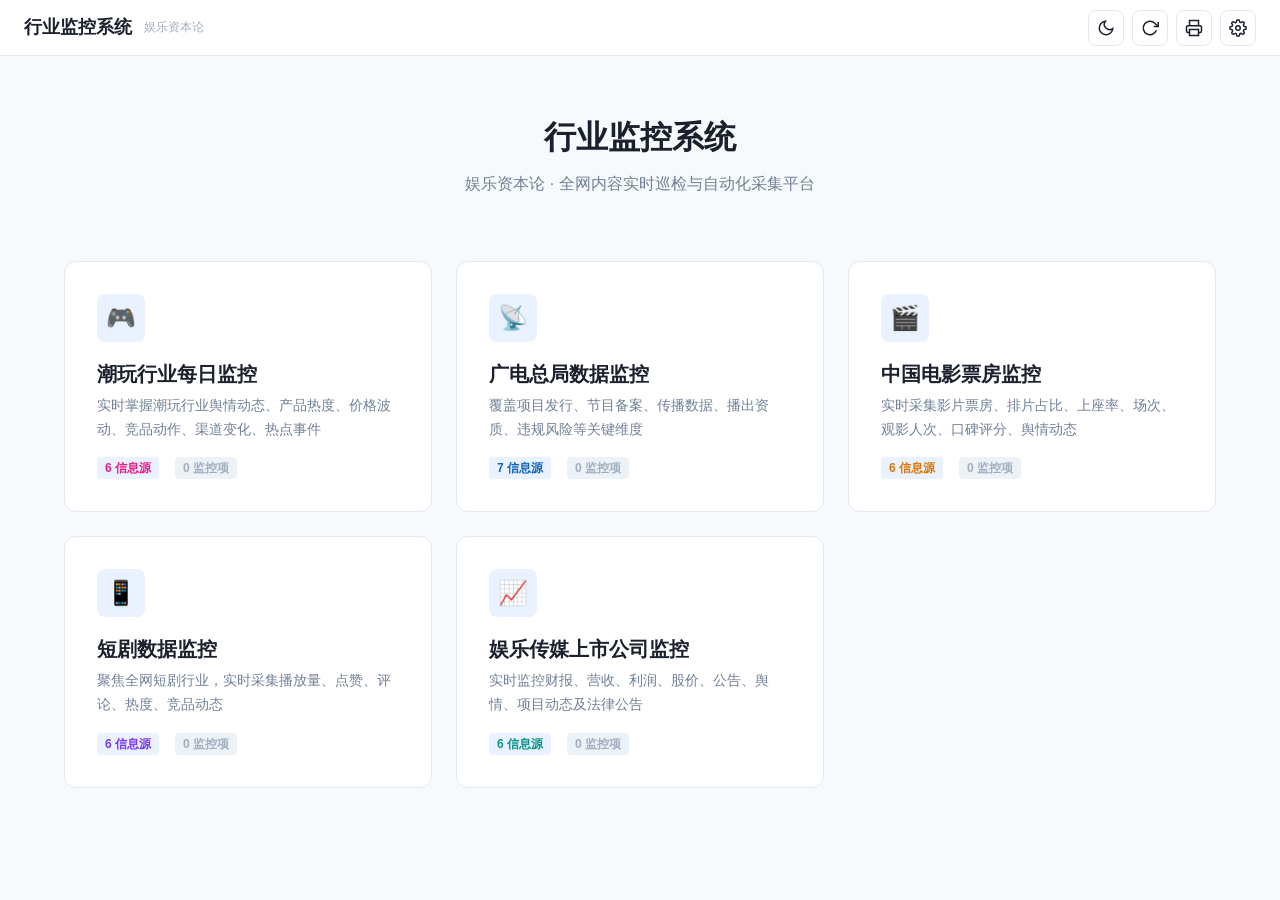
==== index.html @ 03c17c0d "v0.6.1: fix charts update on subsystem switch, add test AI key as default" ====
<!DOCTYPE html>
<html lang="zh-CN" data-theme="light">
<head>
<meta charset="UTF-8">
<meta name="viewport" content="width=device-width,initial-scale=1.0">
<title>行业监控系统 | 娱乐资本论</title>
<style>
/* === RESET === */
*,*::before,*::after{box-sizing:border-box;margin:0;padding:0}
html{scroll-behavior:smooth;-webkit-text-size-adjust:100%}
img,svg{max-width:100%;height:auto;display:block}
ul,ol{list-style:none}
button,input,select,textarea{font-family:inherit}

/* === TOKENS === */
:root{
  --accent:#347df8;--accent-hover:#2768d9;--accent-light:rgba(52,125,248,.10);
  --bg:#F7FAFC;--bg-card:#FFF;--bg-secondary:#EDF2F7;--bg-hover:#E2E8F0;
  --text:#1A202C;--text-secondary:#718096;--text-muted:#A0AEC0;
  --border:#E2E8F0;--border-medium:#CBD5E0;
  --shadow-sm:0 1px 2px rgba(0,0,0,.05);--shadow-md:0 4px 12px rgba(0,0,0,.08);--shadow-lg:0 8px 24px rgba(0,0,0,.12);
  --radius:12px;--radius-sm:8px;--radius-xs:4px;
  --space-xs:4px;--space-sm:8px;--space-md:16px;--space-lg:24px;--space-xl:32px;
  --font:-apple-system,BlinkMacSystemFont,"Segoe UI",Roboto,"Noto Sans SC","Source Han Sans",sans-serif;
  --font-mono:SFMono-Regular,Consolas,Menlo,monospace;
  --font-xs:12px;--font-sm:14px;--font-base:16px;--font-lg:20px;--font-xl:24px;--font-2xl:32px;
  --fast:.15s ease;--normal:.25s ease;
  --max-w:1200px;--hdr-h:56px;
  --ok:#48BB78;--warn:#ECC94B;--err:#F56565;--info:#4299E1;
}
[data-theme="dark"]{
  --bg:#0D1117;--bg-card:#161b22;--bg-secondary:#21262d;--bg-hover:#30363d;
  --text:#e6edf3;--text-secondary:#8b949e;--text-muted:#6e7681;
  --border:#30363d;--border-medium:#444c56;
  --accent-light:rgba(52,125,248,.15);
  --shadow-sm:0 1px 2px rgba(0,0,0,.3);--shadow-md:0 4px 12px rgba(0,0,0,.4);--shadow-lg:0 8px 24px rgba(0,0,0,.5);
}

/* === SUBSYSTEM ACCENTS === */
[data-sys="chaowan"]{--accent:#E91E8C;--accent-hover:#C41878;--accent-light:rgba(233,30,140,.10)}
[data-theme="dark"][data-sys="chaowan"]{--accent-light:rgba(233,30,140,.15)}
[data-sys="guangdian"]{--accent:#1565C0;--accent-hover:#0D47A1;--accent-light:rgba(21,101,192,.10)}
[data-theme="dark"][data-sys="guangdian"]{--accent-light:rgba(21,101,192,.15)}
[data-sys="piaofang"]{--accent:#D97706;--accent-hover:#B45309;--accent-light:rgba(217,119,6,.10)}
[data-theme="dark"][data-sys="piaofang"]{--accent-light:rgba(217,119,6,.15)}
[data-sys="duanju"]{--accent:#7C3AED;--accent-hover:#6D28D9;--accent-light:rgba(124,58,237,.10)}
[data-theme="dark"][data-sys="duanju"]{--accent-light:rgba(124,58,237,.15)}
[data-sys="shangshi"]{--accent:#0D9488;--accent-hover:#0F766E;--accent-light:rgba(13,148,136,.10)}
[data-theme="dark"][data-sys="shangshi"]{--accent-light:rgba(13,148,136,.15)}

/* === BASE === */
body{font-family:var(--font);background:var(--bg);color:var(--text);line-height:1.6;font-size:var(--font-base);min-height:100vh}
a{color:var(--accent);text-decoration:none;transition:color var(--fast)}
a:hover{color:var(--accent-hover)}
button{cursor:pointer}

/* === HEADER === */
.hdr{position:sticky;top:0;z-index:100;background:var(--bg-card);border-bottom:1px solid var(--border);height:var(--hdr-h);display:flex;align-items:center;justify-content:space-between;padding:0 var(--space-lg);backdrop-filter:blur(12px)}
.hdr-left{display:flex;align-items:center;gap:12px}
.hdr-brand{font-size:18px;font-weight:900;cursor:pointer}
.hdr-sub{font-size:var(--font-xs);color:var(--text-muted)}
.hdr-right{display:flex;align-items:center;gap:8px}

/* === BUTTONS === */
.btn{display:inline-flex;align-items:center;justify-content:center;gap:6px;padding:8px 20px;font-size:var(--font-sm);font-weight:600;border-radius:var(--radius-sm);border:1px solid transparent;transition:all var(--fast);line-height:1.5;white-space:nowrap;user-select:none}
.btn:active{transform:scale(.97)}.btn:disabled{opacity:.45;cursor:not-allowed;transform:none}
.btn-p{background:var(--accent);color:#fff;border-color:var(--accent)}.btn-p:hover:not(:disabled){background:var(--accent-hover)}
.btn-s{background:var(--bg-secondary);color:var(--text);border-color:var(--border)}.btn-s:hover:not(:disabled){background:var(--bg-hover)}
.btn-o{background:transparent;color:var(--accent);border-color:var(--accent)}.btn-o:hover:not(:disabled){background:var(--accent-light)}
.btn-g{background:transparent;color:var(--text-secondary);border:none}.btn-g:hover:not(:disabled){background:var(--bg-secondary);color:var(--text)}
.btn-d{background:var(--err);color:#fff;border-color:var(--err)}
.btn-sm{padding:4px 12px;font-size:var(--font-xs);border-radius:var(--radius-xs)}
.ibtn{width:36px;height:36px;border:1px solid var(--border);border-radius:var(--radius-sm);background:transparent;color:var(--text);display:flex;align-items:center;justify-content:center;transition:all var(--fast)}
.ibtn:hover{border-color:var(--accent);color:var(--accent)}
.ibtn svg{width:18px;height:18px}

/* === INPUTS === */
.inp{padding:8px 12px;font-size:var(--font-sm);border:1px solid var(--border);border-radius:var(--radius-sm);background:var(--bg-card);color:var(--text);outline:none;transition:border-color var(--fast);line-height:1.5;width:100%}
.inp::placeholder{color:var(--text-muted)}.inp:focus{border-color:var(--accent);box-shadow:0 0 0 3px var(--accent-light)}
textarea.inp{resize:vertical}

/* === TOGGLE === */
.tog{display:inline-flex;align-items:center;gap:10px;cursor:pointer;font-size:var(--font-sm);user-select:none}
.tog-t{position:relative;width:44px;height:24px;flex-shrink:0;background:var(--border-medium);border-radius:12px;transition:background var(--fast)}
.tog input{position:absolute;opacity:0;width:0;height:0}
.tog-k{position:absolute;top:2px;left:2px;width:20px;height:20px;border-radius:50%;background:#fff;box-shadow:var(--shadow-sm);transition:transform var(--fast)}
.tog input:checked+.tog-t{background:var(--accent)}.tog input:checked+.tog-t .tog-k{transform:translateX(20px)}

/* === TABS === */
.tabs{display:flex;gap:0;border-bottom:1px solid var(--border);overflow-x:auto}
.tab{padding:10px 20px;font-size:var(--font-sm);font-weight:600;color:var(--text-secondary);cursor:pointer;border:none;border-bottom:2px solid transparent;background:none;transition:all var(--fast);white-space:nowrap}
.tab:hover{color:var(--accent)}.tab.on{color:var(--accent);border-bottom-color:var(--accent)}

/* === CARDS === */
.card{background:var(--bg-card);border:1px solid var(--border);border-radius:var(--radius);padding:var(--space-lg);transition:border-color var(--fast)}
.card:hover{border-color:var(--accent)}
.card-t{font-size:var(--font-base);font-weight:900;margin-bottom:var(--space-sm)}

/* === TABLE === */
.tbl-w{overflow-x:auto}table{width:100%;border-collapse:collapse;font-size:var(--font-sm)}
th,td{padding:10px 14px;text-align:left}
th{background:var(--bg-secondary);font-weight:700;color:var(--text-secondary);font-size:var(--font-xs);border-bottom:2px solid var(--border)}
td{border-bottom:1px solid var(--border)}tr:hover td{background:var(--accent-light)}

/* === BADGE === */
.bdg{display:inline-flex;align-items:center;padding:2px 8px;font-size:var(--font-xs);font-weight:700;border-radius:var(--radius-xs);line-height:1.5}
.bdg-a{background:var(--accent);color:#fff}
.bdg-l{background:var(--accent-light);color:var(--accent)}
.bdg-m{background:var(--bg-secondary);color:var(--text-muted)}

/* === SPINNER === */
.spin{display:inline-block;width:24px;height:24px;border:2.5px solid var(--border);border-top-color:var(--accent);border-radius:50%;animation:sp .75s linear infinite}
@keyframes sp{to{transform:rotate(360deg)}}

/* === LAYOUT === */
.ctn{max-width:var(--max-w);margin:0 auto;padding:var(--space-lg)}
.pg{display:none}.pg.on{display:block}

/* === PORTAL === */
.ptl-g{display:grid;grid-template-columns:repeat(auto-fill,minmax(320px,1fr));gap:var(--space-lg)}
.ptl-c{background:var(--bg-card);border:1px solid var(--border);border-radius:var(--radius);padding:var(--space-xl);cursor:pointer;transition:all var(--normal);position:relative;overflow:hidden}
.ptl-c:hover{border-color:var(--accent);transform:translateY(-2px);box-shadow:var(--shadow-md)}
.ptl-c::before{content:'';position:absolute;top:0;left:0;right:0;height:4px;background:var(--accent);opacity:0;transition:opacity var(--fast)}
.ptl-c:hover::before{opacity:1}
.ptl-i{width:48px;height:48px;border-radius:var(--radius-sm);background:var(--accent-light);color:var(--accent);display:flex;align-items:center;justify-content:center;margin-bottom:var(--space-md);font-size:24px}
.ptl-t{font-size:var(--font-lg);font-weight:900;margin-bottom:var(--space-xs)}
.ptl-d{font-size:var(--font-sm);color:var(--text-secondary);line-height:1.7}

/* === DASHBOARD === */
.ds-g{display:grid;grid-template-columns:repeat(auto-fill,minmax(200px,1fr));gap:var(--space-md);margin-bottom:var(--space-lg)}
.ds-c{background:var(--bg-card);border:1px solid var(--border);border-radius:var(--radius);padding:var(--space-md)}
.ds-l{font-size:var(--font-xs);color:var(--text-muted);font-weight:600;text-transform:uppercase;letter-spacing:.3px}
.ds-v{font-size:var(--font-2xl);font-weight:900;color:var(--accent);margin:4px 0}
.ds-s{font-size:var(--font-xs);color:var(--text-secondary)}

/* === DASHBOARD CHARTS === */
.ds-charts{display:grid;grid-template-columns:1fr 1fr;gap:var(--space-lg);margin-bottom:var(--space-lg)}
.ds-chart-card{background:var(--bg-card);border:1px solid var(--border);border-radius:var(--radius);padding:var(--space-md)}
.ds-chart-title{font-size:var(--font-sm);font-weight:700;color:var(--text-secondary);margin-bottom:var(--space-sm)}
.ds-chart-wrap{position:relative;width:100%;min-height:200px}
.ds-chart-wrap svg{width:100%;height:100%}
.ds-map{grid-column:1/-1}
.ds-map svg{max-height:260px;margin:0 auto}

/* === TIMELINE === */
.tl{position:relative;padding-left:24px}
.tl::before{content:'';position:absolute;left:7px;top:0;bottom:0;width:2px;background:var(--border)}
.tl-i{position:relative;padding-bottom:var(--space-lg);animation:fi .3s ease}
.tl-i::before{content:'';position:absolute;left:-20px;top:6px;width:10px;height:10px;border-radius:50%;background:var(--accent);border:2px solid var(--bg);z-index:1}
.tl-i.imp::before{background:var(--err);box-shadow:0 0 6px rgba(245,101,101,.6)}
.tl-tm{font-family:var(--font-mono);font-size:var(--font-xs);color:var(--text-muted)}
.tl-src{display:inline-block;font-size:var(--font-xs);font-weight:700;color:var(--accent);background:var(--accent-light);padding:1px 6px;border-radius:var(--radius-xs);margin:0 6px}
.tl-tt{font-size:var(--font-base);font-weight:500;margin:4px 0}.tl-tt a{color:inherit}.tl-tt a:hover{color:var(--accent)}
.tl-url{font-size:var(--font-xs);color:var(--text-muted);font-family:var(--font-mono);word-break:break-all;margin-top:2px}
.tl-sum{font-size:var(--font-sm);color:var(--text-secondary);margin-top:4px}
.tl-act{display:flex;gap:var(--space-sm);margin-top:var(--space-xs)}
.tl-tag{font-size:var(--font-xs);color:var(--text-muted);background:var(--bg-secondary);padding:2px 6px;border-radius:var(--radius-xs)}
@keyframes fi{from{opacity:0;transform:translateY(-8px)}to{opacity:1;transform:translateY(0)}}

/* === MODAL === */
.mdl-o{display:none;position:fixed;inset:0;background:rgba(0,0,0,.5);z-index:200;align-items:center;justify-content:center}
.mdl-o.on{display:flex}
.mdl{background:var(--bg-card);border:1px solid var(--border);border-radius:var(--radius);width:100%;max-width:700px;max-height:85vh;overflow:hidden;display:flex;flex-direction:column;box-shadow:var(--shadow-lg)}
.mdl-h{padding:var(--space-md) var(--space-lg);border-bottom:1px solid var(--border);display:flex;align-items:center;justify-content:space-between}
.mdl-t{font-size:var(--font-lg);font-weight:900}
.mdl-x{width:32px;height:32px;border:none;border-radius:var(--radius-xs);background:transparent;color:var(--text-secondary);display:flex;align-items:center;justify-content:center;font-size:18px}
.mdl-x:hover{background:var(--bg-secondary);color:var(--text)}
.mdl-b{padding:var(--space-lg);overflow-y:auto;flex:1}

/* === FORM === */
.fg{margin-bottom:var(--space-md)}
.fl{display:block;font-size:var(--font-sm);font-weight:600;margin-bottom:var(--space-xs)}
.fh{font-size:var(--font-xs);color:var(--text-muted);margin-top:2px}
.fr{display:flex;gap:var(--space-sm);align-items:flex-end}

/* === SOURCE ITEM === */
.si{display:flex;align-items:center;gap:var(--space-sm);padding:var(--space-sm) var(--space-md);border-bottom:1px solid var(--border);transition:background var(--fast)}
.si:hover{background:var(--accent-light)}.si:last-child{border-bottom:none}
.si-n{flex:1;font-size:var(--font-sm);font-weight:500;min-width:0;overflow:hidden;text-overflow:ellipsis;white-space:nowrap}
.si-u{font-size:var(--font-xs);color:var(--text-muted);font-family:var(--font-mono);overflow:hidden;text-overflow:ellipsis;white-space:nowrap;max-width:280px}
.si-t{font-size:var(--font-xs);font-weight:700;color:var(--accent);background:var(--accent-light);padding:1px 6px;border-radius:var(--radius-xs);flex-shrink:0}

/* === REPORT PREVIEW === */
.rp{background:var(--bg-secondary);border:1px solid var(--border);border-radius:var(--radius-sm);padding:var(--space-lg);font-size:var(--font-sm);line-height:1.8;white-space:pre-wrap;max-height:500px;overflow-y:auto}

/* === ABOUT === */
.abt{margin-bottom:var(--space-lg)}.abt h3{font-size:var(--font-base);font-weight:900;color:var(--accent);margin-bottom:var(--space-sm)}
.abt p,.abt li{font-size:var(--font-sm);color:var(--text-secondary);line-height:1.7}.abt ul{padding-left:20px;list-style:disc}

/* === EMPTY === */
.emp{text-align:center;padding:var(--space-xl);color:var(--text-muted)}
.emp-i{font-size:48px;margin-bottom:var(--space-md)}.emp-t{font-size:var(--font-base);margin-bottom:var(--space-md)}

/* === TOAST === */
.tc{position:fixed;top:calc(var(--hdr-h) + 8px);right:16px;z-index:300;display:flex;flex-direction:column;gap:8px;pointer-events:none}
.tst{background:var(--bg-card);border:1px solid var(--border);border-left:4px solid var(--accent);border-radius:var(--radius-sm);padding:var(--space-sm) var(--space-md);box-shadow:var(--shadow-md);animation:si2 .3s ease;font-size:var(--font-sm);max-width:360px;pointer-events:auto}
.tst.err{border-left-color:var(--err)}.tst.ok{border-left-color:var(--ok)}
@keyframes si2{from{opacity:0;transform:translateX(20px)}to{opacity:1;transform:translateX(0)}}

/* === KEYWORD HIGHLIGHT === */
.kw-h{background:var(--accent-light);color:var(--accent);padding:0 2px;border-radius:2px;font-weight:600}

/* === SCROLLBAR === */
::-webkit-scrollbar{width:6px}::-webkit-scrollbar-track{background:transparent}::-webkit-scrollbar-thumb{background:var(--border);border-radius:3px}::-webkit-scrollbar-thumb:hover{background:var(--text-muted)}

/* === LOADING BAR === */
.ld-bar{position:fixed;top:var(--hdr-h);left:0;height:3px;background:var(--accent);z-index:150;transition:width .3s ease;opacity:0}
.ld-bar.on{opacity:1}

/* === PRINT === */
@media print{
  .hdr,.ld-bar,.tc,.tabs,.tl-act,.btn,button,.mdl-o{display:none!important}
  body{background:#fff!important;color:#000!important;font-size:12px!important}
  .pg{display:block!important}.tp{display:block!important}
  .card{border:1px solid #ccc!important;break-inside:avoid}
  a{color:#000!important;text-decoration:underline!important}
  .tl-url{display:block!important}
  .ds-c{border:1px solid #ccc!important}
  .ptl-c{border:1px solid #ccc!important;break-inside:avoid}
  [data-theme="dark"]{--bg:#fff;--bg-card:#fff;--text:#000;--border:#ccc}
}

/* === RESPONSIVE === */
@media(max-width:768px){
  .ctn{padding:var(--space-sm)}
  .ptl-g{grid-template-columns:1fr}
  .ds-g{grid-template-columns:repeat(2,1fr)}
  .ds-charts{grid-template-columns:1fr}
  .fr{flex-direction:column}
  .si-u{max-width:120px}
  .hdr{padding:0 var(--space-sm)}
  .tab{padding:8px 12px;font-size:var(--font-xs)}
}
</style>
</head>
<body>

<!-- HEADER -->
<header class="hdr" id="hdr">
  <div class="hdr-left">
    <span class="hdr-brand" id="hBrand" onclick="goPortal()">行业监控系统</span>
    <span class="hdr-sub" id="hSub"></span>
  </div>
  <div class="hdr-right">
    <button class="ibtn" onclick="toggleTheme()" title="切换主题" id="themeBtn">
      <svg viewBox="0 0 24 24" fill="none" stroke="currentColor" stroke-width="2"><path d="M21 12.79A9 9 0 1 1 11.21 3a7 7 0 0 0 9.79 9.79z"/></svg>
    </button>
    <button class="ibtn" onclick="refreshData()" title="刷新数据" id="rfBtn">
      <svg viewBox="0 0 24 24" fill="none" stroke="currentColor" stroke-width="2"><polyline points="23 4 23 10 17 10"/><path d="M20.49 15a9 9 0 1 1-2.12-9.36L23 10"/></svg>
    </button>
    <button class="ibtn" onclick="window.print()" title="打印">
      <svg viewBox="0 0 24 24" fill="none" stroke="currentColor" stroke-width="2"><polyline points="6 9 6 2 18 2 18 9"/><path d="M6 18H4a2 2 0 0 1-2-2v-5a2 2 0 0 1 2-2h16a2 2 0 0 1 2 2v5a2 2 0 0 1-2 2h-2"/><rect x="6" y="14" width="12" height="8"/></svg>
    </button>
    <button class="ibtn" onclick="openSettings()" title="设置">
      <svg viewBox="0 0 24 24" fill="none" stroke="currentColor" stroke-width="2"><circle cx="12" cy="12" r="3"/><path d="M19.4 15a1.65 1.65 0 0 0 .33 1.82l.06.06a2 2 0 1 1-2.83 2.83l-.06-.06a1.65 1.65 0 0 0-1.82-.33 1.65 1.65 0 0 0-1 1.51V21a2 2 0 0 1-4 0v-.09A1.65 1.65 0 0 0 9 19.4a1.65 1.65 0 0 0-1.82.33l-.06.06a2 2 0 1 1-2.83-2.83l.06-.06A1.65 1.65 0 0 0 4.68 15a1.65 1.65 0 0 0-1.51-1H3a2 2 0 0 1 0-4h.09A1.65 1.65 0 0 0 4.6 9a1.65 1.65 0 0 0-.33-1.82l-.06-.06a2 2 0 1 1 2.83-2.83l.06.06A1.65 1.65 0 0 0 9 4.68a1.65 1.65 0 0 0 1-1.51V3a2 2 0 0 1 4 0v.09a1.65 1.65 0 0 0 1 1.51 1.65 1.65 0 0 0 1.82-.33l.06-.06a2 2 0 1 1 2.83 2.83l-.06.06A1.65 1.65 0 0 0 19.4 9a1.65 1.65 0 0 0 1.51 1H21a2 2 0 0 1 0 4h-.09a1.65 1.65 0 0 0-1.51 1z"/></svg>
    </button>
  </div>
</header>

<!-- LOADING BAR -->
<div class="ld-bar" id="ldBar"></div>

<!-- TOAST CONTAINER -->
<div class="tc" id="tc"></div>

<!-- ===== PORTAL ===== -->
<div class="pg on" id="pgPortal">
  <div class="ctn">
    <div style="text-align:center;padding:var(--space-xl) 0">
      <h1 style="font-size:var(--font-2xl);font-weight:900;margin-bottom:var(--space-sm)">行业监控系统</h1>
      <p style="color:var(--text-secondary);margin-bottom:var(--space-xl)">娱乐资本论 · 全网内容实时巡检与自动化采集平台</p>
    </div>
    <div class="ptl-g" id="ptlGrid"></div>
  </div>
</div>

<!-- ===== SYSTEM PAGE ===== -->
<div class="pg" id="pgSys">
  <div class="ctn">
    <div class="tabs" id="sysTabs" style="margin-bottom:var(--space-lg)">
      <button class="tab on" data-tab="dashboard" onclick="swTab(this)">仪表盘</button>
      <button class="tab" data-tab="sources" onclick="swTab(this)">信息源</button>
      <button class="tab" data-tab="timeline" onclick="swTab(this)">监控时间线</button>
      <button class="tab" data-tab="keywords" onclick="swTab(this)">关键字</button>
      <button class="tab" data-tab="reports" onclick="swTab(this)">报告</button>
    </div>

    <!-- Dashboard -->
    <div class="tp on" id="pDash">
      <div class="ds-g" id="dsStats"></div>
      <div class="ds-charts" id="dsCharts">
        <div class="ds-chart-card ds-map" id="dsMapCard">
          <div class="ds-chart-title">信息源地理分布</div>
          <div class="ds-chart-wrap" id="dsMap"></div>
        </div>
        <div class="ds-chart-card" id="dsPieCard">
          <div class="ds-chart-title">分类分布</div>
          <div class="ds-chart-wrap" id="dsPie"></div>
        </div>
        <div class="ds-chart-card" id="dsBarCard">
          <div class="ds-chart-title">信息源采集量</div>
          <div class="ds-chart-wrap" id="dsBar"></div>
        </div>
        <div class="ds-chart-card" id="dsLineCard">
          <div class="ds-chart-title">近期趋势</div>
          <div class="ds-chart-wrap" id="dsLine"></div>
        </div>
      </div>
      <div class="card" style="margin-bottom:var(--space-lg)">
        <div class="card-t">最近监控动态</div>
        <div id="dsRecent"></div>
      </div>
    </div>

    <!-- Sources -->
    <div class="tp" id="pSrc" style="display:none">
      <div class="card" style="margin-bottom:var(--space-lg)">
        <div class="card-t">添加信息源</div>
        <div class="fr">
          <div class="fg" style="flex:1"><label class="fl">名称</label><input class="inp" id="sN" placeholder="如：澎湃新闻"></div>
          <div class="fg" style="flex:2"><label class="fl">URL</label><input class="inp" id="sU" placeholder="RSS地址或网页URL"></div>
          <div class="fg" style="width:120px"><label class="fl">类型</label><select class="inp" id="sT"><option value="rss">RSS</option><option value="page">页面轮询</option><option value="gnews">Google News</option></select></div>
          <div class="fg" style="width:120px"><label class="fl">分类</label><input class="inp" id="sC" placeholder="默认"></div>
          <button class="btn btn-p" onclick="addSrc()" style="margin-bottom:0;align-self:flex-end;height:38px">添加</button>
        </div>
        <div class="fh" style="margin-top:var(--space-xs)">提示：Google News 类型只需填入关键字，系统自动生成 RSS 地址；页面轮询类型会检测网页内容变化</div>
      </div>
      <div class="card">
        <div style="display:flex;justify-content:space-between;align-items:center;margin-bottom:var(--space-sm)">
          <div class="card-t" style="margin:0">已配置信息源</div>
          <div style="display:flex;gap:var(--space-sm)"><button class="btn btn-sm btn-o" onclick="impSrc()">导入</button><button class="btn btn-sm btn-o" onclick="expSrc()">导出</button></div>
        </div>
        <div id="srcList"></div>
      </div>
    </div>

    <!-- Timeline -->
    <div class="tp" id="pTl" style="display:none">
      <div style="display:flex;justify-content:space-between;align-items:center;margin-bottom:var(--space-md)">
        <div style="display:flex;gap:var(--space-sm);align-items:center">
          <input class="inp" id="tlS" placeholder="搜索标题..." style="width:250px" oninput="rTl()">
          <select class="inp" id="tlF" style="width:120px" onchange="rTl()"><option value="">全部</option></select>
        </div>
        <button class="btn btn-sm btn-p" onclick="refreshData()">立即刷新</button>
      </div>
      <div class="tl" id="tlList"></div>
    </div>

    <!-- Keywords -->
    <div class="tp" id="pKw" style="display:none">
      <div class="card" style="margin-bottom:var(--space-lg)">
        <div class="card-t">关键字管理</div>
        <p class="fh" style="margin-bottom:var(--space-md)">关键字用于过滤、高亮和告警。每行一个关键字，支持中英文。</p>
        <div class="fr"><input class="inp" id="kwI" placeholder="输入关键字后回车添加" style="flex:1" onkeydown="if(event.key==='Enter')addKw()"><button class="btn btn-p" onclick="addKw()">添加</button></div>
        <div id="kwL" style="margin-top:var(--space-md);display:flex;flex-wrap:wrap;gap:var(--space-sm)"></div>
      </div>
      <div class="card">
        <div class="card-t">告警关键字</div>
        <p class="fh" style="margin-bottom:var(--space-md)">匹配到这些关键字时触发浏览器通知。</p>
        <div class="fr"><input class="inp" id="akI" placeholder="输入告警关键字后回车" style="flex:1" onkeydown="if(event.key==='Enter')addAKw()"><button class="btn btn-d btn-sm" onclick="addAKw()">添加告警词</button></div>
        <div id="akL" style="margin-top:var(--space-md);display:flex;flex-wrap:wrap;gap:var(--space-sm)"></div>
      </div>
    </div>

    <!-- Reports -->
    <div class="tp" id="pRp" style="display:none">
      <div class="card" style="margin-bottom:var(--space-lg)">
        <div style="display:flex;justify-content:space-between;align-items:center;margin-bottom:var(--space-md)">
          <div class="card-t" style="margin:0">生成报告</div>
          <div style="display:flex;gap:var(--space-sm)"><button class="btn btn-p" onclick="genRpt('daily')">生成日报</button><button class="btn btn-o" onclick="genRpt('weekly')">生成周报</button></div>
        </div>
        <div class="fr" style="margin-bottom:var(--space-md)">
          <div class="fg" style="flex:1"><label class="fl">报告日期</label><input class="inp" type="date" id="rpD"></div>
          <div class="fg" style="flex:1"><label class="fl">使用AI总结</label><label class="tog"><input type="checkbox" id="rpAI" checked><span class="tog-t"><span class="tog-k"></span></span><span>AI摘要</span></label></div>
        </div>
        <div class="fg">
          <label class="fl">AI摘要提示词（可自定义）</label>
          <textarea class="inp" id="rpPrompt" rows="3" placeholder="自定义AI摘要提示词，留空使用默认"></textarea>
          <div class="fh">留空使用默认提示词。支持 {type} 替换为 日报/周报，{sys} 替换为子系统名称</div>
        </div>
      </div>
      <div class="card">
        <div class="card-t">报告预览</div>
        <div class="rp" id="rpV">尚未生成报告。点击上方按钮生成。</div>
        <div style="margin-top:var(--space-md);display:flex;gap:var(--space-sm)">
          <button class="btn btn-sm btn-o" onclick="cpRpt()">复制文本</button>
          <button class="btn btn-sm btn-o" onclick="dlRpt()">下载TXT</button>
          <button class="btn btn-sm btn-o" onclick="window.print()">打印报告</button>
        </div>
      </div>
    </div>
  </div>
</div>

<!-- ===== SETTINGS MODAL ===== -->
<div class="mdl-o" id="sModal">
  <div class="mdl">
    <div class="mdl-h"><span class="mdl-t">系统设置</span><button class="mdl-x" onclick="closeStg()">&times;</button></div>
    <div class="mdl-b" id="sBody"></div>
  </div>
</div>

<script>
/* ============================================================
   行业监控系统 v0.6  —  娱乐资本论
   全网内容实时巡检与自动化采集平台
   ============================================================ */

const V = '0.6';

// === SUBSYSTEM DEFINITIONS ===
const SYS = {
  chaowan: {
    id:'chaowan', name:'潮玩行业每日监控', icon:'🎮',
    desc:'实时掌握潮玩行业舆情动态、产品热度、价格波动、竞品动作、渠道变化、热点事件',
    accent:'#E91E8C',
    defaultSources:[
      {name:'Google News-潮玩',url:'潮玩 盲盒 POP MART',type:'gnews',category:'行业'},
      {name:'Google News-泡泡玛特',url:'泡泡玛特 Pop Mart',type:'gnews',category:'品牌'},
      {name:'虎嗅-消费',url:'https://rss.huxiu.com/',type:'rss',category:'行业'},
      {name:'36氪-快讯',url:'https://36kr.com/newsflashes',type:'page',category:'快讯'},
      {name:'IT之家-数码',url:'https://www.ithome.com/rss/',type:'rss',category:'科技'},
      {name:'澎湃新闻',url:'https://feedx.net/rss/thepaper.xml',type:'rss',category:'综合'},
    ],
    defaultKeywords:['泡泡玛特','盲盒','潮玩','TOP TOY','52TOYS','寻找独角兽','Skullpanda','Molly','Dimoo','新品','联名','限量','涨价','名创优品','IP授权','手办','二次元'],
    defaultAlertKeywords:['泡泡玛特','违规','召回','下架','监管','侵权','假货'],
    defaultAIPrompt:'你是{sys}的数据分析师。请根据以下监控数据，生成{type}摘要：1.重大事件和趋势；2.风险点；3.潮玩行业动态总结。简明扼要，中文。'
  },
  guangdian: {
    id:'guangdian', name:'广电总局数据监控', icon:'📡',
    desc:'覆盖项目发行、节目备案、传播数据、播出资质、违规风险等关键维度',
    accent:'#1565C0',
    defaultSources:[
      {name:'Google News-广电总局',url:'广电总局 国家广播电视总局',type:'gnews',category:'政务'},
      {name:'Google News-影视备案',url:'网络影视剧 备案 审查',type:'gnews',category:'备案'},
      {name:'广电总局-通知公告',url:'http://www.nrta.gov.cn/art/chengwenxingwj/gztg.shtml',type:'page',category:'政务'},
      {name:'国家电影局',url:'http://www.chinafilm.gov.cn/chinafilm/n frente/contents.shtml',type:'page',category:'电影局'},
      {name:'重点网络影视剧备案',url:'http://211.146.10.138:8080/YSJBA/',type:'page',category:'备案'},
      {name:'虎嗅',url:'https://rss.huxiu.com/',type:'rss',category:'行业'},
      {name:'澎湃新闻-政务',url:'https://feedx.net/rss/thepaper.xml',type:'rss',category:'综合'},
    ],
    defaultKeywords:['备案','审查','许可证','播出','违规','下架','限令','综艺','电视剧','网络剧','动画片','广播电视','电影局','放映许可证','龙标'],
    defaultAlertKeywords:['下架','违规','处罚','限令','整改','禁播','约谈'],
    defaultAIPrompt:'你是{sys}的数据分析师。请根据以下监控数据，生成{type}摘要：1.政策法规变化；2.违规下架风险；3.备案审查动态。简明扼要，中文。'
  },
  piaofang: {
    id:'piaofang', name:'中国电影票房监控', icon:'🎬',
    desc:'实时采集影片票房、排片占比、上座率、场次、观影人次、口碑评分、舆情动态',
    accent:'#D97706',
    defaultSources:[
      {name:'Google News-电影票房',url:'电影票房 中国 首日',type:'gnews',category:'票房'},
      {name:'Google News-院线',url:'院线 排片 档期',type:'gnews',category:'院线'},
      {name:'1905电影网',url:'https://www.1905.com/rss',type:'rss',category:'电影'},
      {name:'虎嗅-文娱',url:'https://rss.huxiu.com/',type:'rss',category:'行业'},
      {name:'澎湃新闻',url:'https://feedx.net/rss/thepaper.xml',type:'rss',category:'综合'},
      {name:'猫眼专业版',url:'https://piaofang.maoyan.com/dashboard',type:'page',category:'票房数据'},
    ],
    defaultKeywords:['票房','排片','上座率','首日','预售','破亿','口碑','豆瓣','档期','院线','观影人次','票房冠军','票房纪录','春节档','国庆档','暑期档'],
    defaultAlertKeywords:['票房破亿','撤档','偷票房','口碑崩','票房惨败'],
    defaultAIPrompt:'你是{sys}的数据分析师。请根据以下监控数据，生成{type}摘要：1.票房排行榜及趋势；2.重点影片口碑与排片；3.档期市场动态。简明扼要，中文。'
  },
  duanju: {
    id:'duanju', name:'短剧数据监控', icon:'📱',
    desc:'聚焦全网短剧行业，实时采集播放量、点赞、评论、热度、竞品动态',
    accent:'#7C3AED',
    defaultSources:[
      {name:'Google News-微短剧',url:'微短剧 短剧 小程序剧',type:'gnews',category:'行业'},
      {name:'Google News-短剧投流',url:'短剧 投流 ROI 充值',type:'gnews',category:'投流'},
      {name:'虎嗅',url:'https://rss.huxiu.com/',type:'rss',category:'行业'},
      {name:'澎湃新闻',url:'https://feedx.net/rss/thepaper.xml',type:'rss',category:'综合'},
      {name:'IT之家',url:'https://www.ithome.com/rss/',type:'rss',category:'科技'},
      {name:'36氪-快讯',url:'https://36kr.com/newsflashes',type:'page',category:'快讯'},
    ],
    defaultKeywords:['短剧','微短剧','小程序剧','竖屏剧','充值','爆款','投流','ROI','短剧备案','快手短剧','抖音短剧','短剧出海','付费短剧','免费短剧','短剧平台'],
    defaultAlertKeywords:['下架','监管','备案','违规','处罚','禁播','约谈'],
    defaultAIPrompt:'你是{sys}的数据分析师。请根据以下监控数据，生成{type}摘要：1.短剧爆款趋势；2.监管与合规风险；3.平台与投流动态。简明扼要，中文。'
  },
  shangshi: {
    id:'shangshi', name:'娱乐传媒上市公司监控', icon:'📈',
    desc:'实时监控财报、营收、利润、股价、公告、舆情、项目动态及法律公告',
    accent:'#0D9488',
    defaultSources:[
      {name:'Google News-传媒上市公司',url:'传媒 娱乐 上市公司 财报',type:'gnews',category:'财报'},
      {name:'Google News-影视股',url:'影视股 娱乐股 股价',type:'gnews',category:'股市'},
      {name:'巨潮资讯网',url:'http://www.cninfo.com.cn/new/disclosure/stock?stockId=&orgId=&tabname=fulltext',type:'page',category:'公告'},
      {name:'虎嗅',url:'https://rss.huxiu.com/',type:'rss',category:'行业'},
      {name:'澎湃新闻-财经',url:'https://feedx.net/rss/thepaper.xml',type:'rss',category:'综合'},
      {name:'IT之家',url:'https://www.ithome.com/rss/',type:'rss',category:'科技'},
    ],
    defaultKeywords:['财报','营收','利润','股价','公告','增持','减持','定增','重组','立案','退市','业绩预告','年度报告','证监会','IPO','分红','股权','质押'],
    defaultAlertKeywords:['立案','退市','亏损','暴跌','证监会','处罚','违规','诉讼','冻结','强平'],
    defaultAIPrompt:'你是{sys}的数据分析师。请根据以下监控数据，生成{type}摘要：1.重要财报与业绩动态；2.股价异动与风险事件；3.监管处罚与合规风险。简明扼要，中文。'
  }
};

// === CORS PROXIES ===
const PROXIES = [
  'https://corsproxy.io/?',
  'https://api.allorigins.win/raw?url='
];
const RSS2JSON = 'https://api.rss2json.com/v1/api.json?rss_url=';

// === AI PROVIDER PRESETS ===
const AI_PROVIDERS = {
  zhipu: {name:'智谱 GLM', url:'https://open.bigmodel.cn/api/paas/v4/chat/completions', model:'glm-4-flash', keyLabel:'API Key'},
  deepseek: {name:'DeepSeek', url:'https://api.deepseek.com/v1/chat/completions', model:'deepseek-chat', keyLabel:'API Key'},
  gemini: {name:'Google Gemini', url:'https://generativelanguage.googleapis.com/v1beta/openai/chat/completions', model:'gemini-2.0-flash', keyLabel:'API Key'},
  openai: {name:'OpenAI 兼容', url:'', model:'gpt-3.5-turbo', keyLabel:'API Key'},
  custom: {name:'自定义', url:'', model:'', keyLabel:'API Key'}
};

// === STATE ===
let curSys = null;
let D = {};     // per-system data
let rTimer = null;

// === STORAGE HELPERS ===
function sk(id, k) { return `mon_${id}_${k}`; }
function lg(k, d) { try { const v = localStorage.getItem(k); return v ? JSON.parse(v) : d; } catch { return d; } }
function ls(k, v) { try { localStorage.setItem(k, JSON.stringify(v)); } catch(e) { console.warn('LS fail:', e); } }

// === GOOGLE NEWS RSS BUILDER ===
function buildGNewsRSS(query) {
  return `https://news.google.com/rss/search?q=${encodeURIComponent(query)}&hl=zh-CN&gl=CN&ceid=CN:zh-Hans`;
}

// === INIT ===
function init() {
  for (const [id, sys] of Object.entries(SYS)) {
    const sources = lg(sk(id,'src'), null);
    const items = lg(sk(id,'items'), []);
    const keywords = lg(sk(id,'kw'), null);
    const alertKw = lg(sk(id,'akw'), null);
    const settings = lg(sk(id,'cfg'), {});
    const snaps = lg(sk(id,'snap'), {});
    const aiPrompt = lg(sk(id,'aiprompt'), null);

    D[id] = {
      sources: sources || sys.defaultSources.map((s,i) => ({...s, id:`${id}_s${i}`, enabled:true})),
      items, keywords: keywords || sys.defaultKeywords,
      alertKw: alertKw || sys.defaultAlertKeywords,
      aiPrompt: aiPrompt || sys.defaultAIPrompt || '',
      cfg: Object.assign({interval:30, auto:true, notif:true, maxItems:500, blacklist:'', whitelist:'', notifFreq:'realtime', reportTime:'18:00'}, settings),
      snaps, loading:false
    };
    if (sources === null) ls(sk(id,'src'), D[id].sources);
    if (keywords === null) ls(sk(id,'kw'), D[id].keywords);
    if (alertKw === null) ls(sk(id,'akw'), D[id].alertKw);
    if (aiPrompt === null) ls(sk(id,'aiprompt'), D[id].aiPrompt);
  }
  // Global AI config - no stored keys
  if (!localStorage.getItem('mon_ai_cfg')) {
    // Default config with test key - user should replace with own key for production
    ls('mon_ai_cfg', {provider:'zhipu', url:'https://open.bigmodel.cn/api/paas/v4/chat/completions', model:'glm-4-flash', key:'89cf52e166744146a966eb905597a5ba.YvQflJOFgM3yX1o8', summarizePrompt:'', dedupPrompt:''});
  }
  document.documentElement.setAttribute('data-theme', lg('mon_theme', 'light'));
  route();
  window.addEventListener('hashchange', route);
  if ('Notification' in window && Notification.permission === 'default') Notification.requestPermission();
}

function route() {
  const h = location.hash.slice(1);
  if (h && SYS[h]) enterSys(h); else showPortal();
}

// === PORTAL ===
function showPortal() {
  curSys = null; clearInterval(rTimer);
  document.documentElement.removeAttribute('data-sys');
  document.getElementById('pgPortal').classList.add('on');
  document.getElementById('pgSys').classList.remove('on');
  document.getElementById('hBrand').textContent = '行业监控系统';
  document.getElementById('hSub').textContent = '娱乐资本论';
  for (const id of Object.keys(SYS)) {
    D[id].items = lg(sk(id,'items'), []);
    D[id].sources = lg(sk(id,'src'), D[id].sources);
  }
  rPortal();
}

function rPortal() {
  const g = document.getElementById('ptlGrid');
  g.innerHTML = Object.values(SYS).map(s => {
    const d = D[s.id];
    return `<div class="ptl-c" onclick="location.hash='${s.id}'" style="--accent:${s.accent}">
      <div class="ptl-i">${s.icon}</div>
      <div class="ptl-t">${s.name}</div>
      <div class="ptl-d">${s.desc}</div>
      <div style="margin-top:var(--space-md);display:flex;gap:var(--space-md)">
        <span class="bdg bdg-l">${d.sources.filter(x=>x.enabled).length} 信息源</span>
        <span class="bdg bdg-m">${d.items.length} 监控项</span>
      </div>
    </div>`;
  }).join('');
}

// === ENTER SYSTEM ===
function enterSys(id) {
  curSys = id;
  const sys = SYS[id], d = D[id];
  d.items = lg(sk(id,'items'), d.items);
  d.sources = lg(sk(id,'src'), d.sources);
  d.keywords = lg(sk(id,'kw'), d.keywords);
  d.alertKw = lg(sk(id,'akw'), d.alertKw);
  d.aiPrompt = lg(sk(id,'aiprompt'), d.aiPrompt);
  d.cfg = Object.assign({interval:30,auto:true,notif:true,maxItems:500,blacklist:'',whitelist:'',notifFreq:'realtime',reportTime:'18:00'}, lg(sk(id,'cfg'), {}));

  document.documentElement.setAttribute('data-sys', id);
  document.getElementById('pgPortal').classList.remove('on');
  document.getElementById('pgSys').classList.add('on');
  document.getElementById('hBrand').textContent = sys.icon + ' ' + sys.name;
  document.getElementById('hSub').textContent = '行业监控系统';
  document.querySelectorAll('#sysTabs .tab').forEach((t,i) => t.classList.toggle('on', i===0));
  document.querySelectorAll('.tp').forEach((p,i) => p.style.display = i===0?'block':'none');
  rDash(); rSrc(); rTl(); rKw(); rRp(); rCharts();
  clearInterval(rTimer);
  if (d.cfg.auto) rTimer = setInterval(() => refreshData(), d.cfg.interval * 60000);
}

function goPortal() { location.hash = ''; }

// === TABS ===
function swTab(btn) {
  const t = btn.dataset.tab;
  document.querySelectorAll('#sysTabs .tab').forEach(x => x.classList.remove('on'));
  btn.classList.add('on');
  const map = {dashboard:'pDash',sources:'pSrc',timeline:'pTl',keywords:'pKw',reports:'pRp'};
  Object.values(map).forEach(id => document.getElementById(id).style.display = 'none');
  document.getElementById(map[t]).style.display = 'block';
  if (t === 'dashboard') rCharts();
}

// === THEME ===
function toggleTheme() {
  const cur = document.documentElement.getAttribute('data-theme');
  const nxt = cur === 'dark' ? 'light' : 'dark';
  document.documentElement.setAttribute('data-theme', nxt);
  ls('mon_theme', nxt);
}

// === TOAST ===
function toast(msg, cls='') {
  const c = document.getElementById('tc');
  const el = document.createElement('div');
  el.className = 'tst ' + cls;
  el.textContent = msg;
  c.appendChild(el);
  setTimeout(() => { el.style.opacity = '0'; el.style.transform = 'translateX(20px)'; setTimeout(() => el.remove(), 300); }, 4000);
}

// === LOADING BAR ===
function ldBar(pct) {
  const bar = document.getElementById('ldBar');
  if (pct <= 0) { bar.classList.remove('on'); bar.style.width = '0'; return; }
  bar.classList.add('on');
  bar.style.width = pct + '%';
  if (pct >= 100) setTimeout(() => ldBar(0), 500);
}

// === FETCH WITH PROXY ===
async function fetchProxy(url) {
  let lastErr = null;
  for (const proxy of PROXIES) {
    try {
      const ctrl = new AbortController();
      const tid = setTimeout(() => ctrl.abort(), 15000);
      const resp = await fetch(proxy + encodeURIComponent(url) + '&_t=' + Date.now(), {signal: ctrl.signal});
      clearTimeout(tid);
      if (!resp.ok) throw new Error('HTTP ' + resp.status);
      const buf = await resp.arrayBuffer();
      return new TextDecoder('utf-8').decode(buf);
    } catch(e) { lastErr = e; }
  }
  throw lastErr || new Error('All proxies failed');
}

// === PARSE RSS from XML ===
function parseRSS(xml, src) {
  try {
    const doc = new DOMParser().parseFromString(xml, 'text/xml');
    if (doc.querySelector('parsererror')) return [];
    const items = doc.querySelectorAll('item, entry');
    const out = [];
    items.forEach(el => {
      let title = el.querySelector('title')?.textContent?.trim();
      let link = el.querySelector('link')?.textContent?.trim();
      if (!link) { const le = el.querySelector('link[href]'); if (le) link = le.getAttribute('href'); }
      let pubDate = el.querySelector('pubDate, published, updated')?.textContent?.trim();
      if (!title || !link) return;
      let source = src.name;
      if (title.includes(' - ') && title.split(' - ').pop().length < 20) {
        source = title.split(' - ').pop();
        title = title.split(' - ').slice(0, -1).join(' - ');
      }
      let ts = Date.now();
      if (pubDate) { const p = new Date(pubDate).getTime(); if (!isNaN(p)) ts = p; }
      out.push({id: link+'_'+ts, title, url: link, source, srcId: src.id, ts, type: src.type, cat: src.category||'默认', read:false, important:false});
    });
    return out.slice(0, 10);
  } catch(e) { return []; }
}

// === PARSE RSS from rss2json API response ===
function parseRSS2JSON(data, src) {
  try {
    if (!data.items || !Array.isArray(data.items)) return [];
    return data.items.map(item => {
      let title = item.title || '';
      let link = item.link || '';
      let source = src.name;
      if (title.includes(' - ') && title.split(' - ').pop().length < 20) {
        source = title.split(' - ').pop();
        title = title.split(' - ').slice(0, -1).join(' - ');
      }
      let ts = item.pubDate ? new Date(item.pubDate).getTime() : Date.now();
      if (isNaN(ts)) ts = Date.now();
      return {id: link+'_'+ts, title, url: link, source, srcId: src.id, ts, type: src.type, cat: src.category||'默认', read:false, important:false};
    }).slice(0, 10);
  } catch(e) { return []; }
}

// === PARSE PAGE ===
function parsePage(html, src, snapshot) {
  try {
    const doc = new DOMParser().parseFromString(html, 'text/html');
    const body = doc.body; if (!body) return [];
    body.querySelectorAll('script,style,nav,footer,header').forEach(s => s.remove());
    const text = body.innerText || '';
    const lines = text.split('\n').map(l=>l.trim()).filter(l=>l.length>10);
    if (!snapshot) {
      // First visit: return all meaningful lines as items
      return lines.slice(0, 15).map((line, i) => ({
        id: src.id+'_init_'+Date.now()+'_'+i, title: line.substring(0,120), url: src.url,
        source: src.name, srcId: src.id, ts: Date.now(), type:'page',
        cat: src.category||'默认', read:false, important:false
      }));
    }
    const oldSet = new Set(snapshot.split('\n').map(l=>l.trim()).filter(l=>l.length>10));
    return lines.filter(l=>!oldSet.has(l)).slice(0,20).map((line,i) => ({
      id: src.id+'_'+Date.now()+'_'+i, title: line.substring(0,120), url: src.url,
      source: src.name, srcId: src.id, ts: Date.now(), type:'page',
      cat: src.category||'默认', read:false, important:false
    }));
  } catch(e) { return []; }
}

// === REFRESH ===
async function refreshData() {
  if (!curSys) return;
  const d = D[curSys];
  if (d.loading) return;
  d.loading = true;
  ldBar(10);
  const btn = document.getElementById('rfBtn');
  btn.style.opacity = '0.5';

  const enabled = d.sources.filter(s => s.enabled);
  let newItems = [], ok = 0, fail = 0;
  const total = enabled.length;

  for (let i = 0; i < total; i++) {
    const src = enabled[i];
    ldBar(10 + 80 * (i / total));
    try {
      let items = [];
      let actualUrl = src.url;

      // Google News type: build RSS URL from keywords
      if (src.type === 'gnews') {
        actualUrl = buildGNewsRSS(src.url);
        src._resolvedUrl = actualUrl;
      } else {
        src._resolvedUrl = src.url;
      }

      if (src.type === 'rss' || src.type === 'gnews') {
        // Try rss2json first
        try {
          const ctrl = new AbortController();
          const tid = setTimeout(() => ctrl.abort(), 15000);
          const resp = await fetch(RSS2JSON + encodeURIComponent(actualUrl), {signal: ctrl.signal});
          clearTimeout(tid);
          if (resp.ok) {
            const data = await resp.json();
            if (data.status === 'ok' && data.items?.length) {
              items = parseRSS2JSON(data, src);
            }
          }
        } catch(e) {}
        // Fallback to direct proxy
        if (!items.length) {
          try {
            const xml = await fetchProxy(actualUrl);
            items = parseRSS(xml, src);
          } catch(e) {}
        }
        if (items.length) { ok++; } else { fail++; }
      } else {
        // Page type - fetch and diff
        try {
          const html = await fetchProxy(src.url);
          const oldSnap = d.snaps[src.id] || null;
          items = parsePage(html, src, oldSnap);
          d.snaps[src.id] = html;
          ls(sk(curSys,'snap'), d.snaps);
          ok++;
        } catch(e) { fail++; }
      }
      newItems.push(...items);
    } catch(e) {
      console.warn('Fetch fail:', src.name, e.message);
      fail++;
    }
  }

  ldBar(95);

  // Dedup
  const seen = new Set();
  const deduped = newItems.filter(i => {
    const key = i.url + '|' + i.title;
    if (seen.has(key)) return false;
    seen.add(key);
    return true;
  });
  const existIds = new Set(d.items.map(i => i.url + '|' + i.title));
  const unique = deduped.filter(i => !existIds.has(i.url + '|' + i.title));

  // AI dedup if configured
  let finalItems = unique;
  const aiCfg = lg('mon_ai_cfg', {});
  if (aiCfg.key && aiCfg.dedupPrompt !== undefined && unique.length > 1) {
    try {
      const titles = unique.map(i => i.title).join('\n');
      const dedupPrompt = (aiCfg.dedupPrompt || '以下新闻标题中，识别并去除重复或高度相似的条目，返回去重后的标题列表，每行一个：\n') + titles;
      const aiResult = await callAI(dedupPrompt);
      if (aiResult && aiResult !== '无摘要') {
        const keptTitles = aiResult.split('\n').map(t=>t.replace(/^[\s\-•*\d.]+/,'').trim()).filter(t=>t.length>3);
        if (keptTitles.length > 0 && keptTitles.length < unique.length) {
          const keptSet = new Set(keptTitles.map(t=>t.toLowerCase()));
          finalItems = unique.filter(i => keptSet.has(i.title.toLowerCase()) || keptTitles.some(kt => i.title.toLowerCase().includes(kt.toLowerCase())));
          if (finalItems.length === 0) finalItems = unique; // safety fallback
        }
      }
    } catch(e) { /* fallback to no AI dedup */ }
  }

  // Keyword match
  const allKw = [...d.keywords, ...d.alertKw];
  finalItems.forEach(item => {
    const txt = (item.title||'').toLowerCase();
    allKw.forEach(kw => { if (txt.includes(kw.toLowerCase())) item.important = true; });
  });

  // Merge & trim
  d.items = [...finalItems, ...d.items].slice(0, d.cfg.maxItems);
  ls(sk(curSys,'items'), d.items);

  // Notify
  if (d.cfg.notif && finalItems.length > 0) {
    const alerts = finalItems.filter(i => {
      const txt = (i.title||'').toLowerCase();
      return d.alertKw.some(k => txt.includes(k.toLowerCase()));
    });
    if (alerts.length > 0 && 'Notification' in window && Notification.permission === 'granted') {
      try { new Notification(SYS[curSys].name + ' - 告警', {body: `发现${alerts.length}条告警：${alerts[0].title.substring(0,50)}`}); } catch(e) {}
    }
  }

  d.loading = false;
  btn.style.opacity = '1';
  ldBar(100);

  if (finalItems.length > 0) toast(`新增 ${finalItems.length} 条 (成功 ${ok}/${total})`, 'ok');
  else toast(`已刷新 (成功 ${ok}/${total})`, ok > 0 ? 'ok' : 'err');

  rDash(); rTl(); rCharts();
}

// === DASHBOARD ===
function rDash() {
  if (!curSys) return;
  const d = D[curSys];
  const en = d.sources.filter(s=>s.enabled).length;
  const total = d.items.length;
  const imp = d.items.filter(i=>i.important).length;
  const today = new Date(); today.setHours(0,0,0,0);
  const todayN = d.items.filter(i => i.ts >= today.getTime()).length;
  const unread = d.items.filter(i => !i.read).length;

  document.getElementById('dsStats').innerHTML = `
    <div class="ds-c"><div class="ds-l">活跃信息源</div><div class="ds-v">${en}</div><div class="ds-s">共 ${d.sources.length} 个</div></div>
    <div class="ds-c"><div class="ds-l">今日新增</div><div class="ds-v">${todayN}</div><div class="ds-s">总计 ${total}</div></div>
    <div class="ds-c"><div class="ds-l">重要/告警</div><div class="ds-v">${imp}</div><div class="ds-s">需关注</div></div>
    <div class="ds-c"><div class="ds-l">未读</div><div class="ds-v">${unread}</div><div class="ds-s">关键字 ${d.keywords.length}</div></div>`;

  const recent = d.items.slice(0, 10);
  if (!recent.length) {
    document.getElementById('dsRecent').innerHTML = '<div class="emp"><div class="emp-i">📭</div><div class="emp-t">暂无监控数据</div><button class="btn btn-p" onclick="refreshData()">立即采集</button></div>';
  } else {
    document.getElementById('dsRecent').innerHTML = recent.map(i => `
      <div style="padding:var(--space-sm) 0;border-bottom:1px solid var(--border);display:flex;gap:var(--space-sm);align-items:baseline;flex-wrap:wrap">
        <span style="font-family:var(--font-mono);font-size:var(--font-xs);color:var(--text-muted);flex-shrink:0">${fmtTime(i.ts)}</span>
        <span class="bdg ${i.important?'bdg-a':'bdg-m'}" style="flex-shrink:0">${esc(i.source)}</span>
        <a href="${esc(i.url)}" target="_blank" style="font-size:var(--font-sm);color:var(--text)">${hlKw(esc(i.title))}</a>
      </div>`).join('');
  }
}

// === CHARTS ===
function rCharts() {
  if (!curSys) return;
  const d = D[curSys];
  rWorldMap(d);
  rPieChart(d);
  rBarChart(d);
  rLineChart(d);
}

// World Map (silhouette - no China map)
function rWorldMap(d) {
  const cats = {};
  d.sources.forEach(s => { const c = s.category||'默认'; cats[c] = (cats[c]||0) + 1; });
  const dots = Object.entries(cats).map(([cat, count], i) => {
    // Distribute dots across world map area
    const positions = [
      {x:180,y:80},{x:300,y:100},{x:420,y:90},{x:540,y:110},{x:200,y:160},
      {x:350,y:150},{x:480,y:140},{x:160,y:200},{x:280,y:190},{x:400,y:200},
      {x:520,y:180},{x:250,y:130},{x:450,y:160},{x:350,y:120}
    ];
    const pos = positions[i % positions.length];
    const r = Math.max(8, Math.min(20, count * 5));
    return `<circle cx="${pos.x}" cy="${pos.y}" r="${r}" fill="var(--accent)" opacity="0.6">
      <title>${esc(cat)}: ${count}个信息源</title>
      <animate attributeName="r" values="${r};${r+3};${r}" dur="3s" repeatCount="indefinite"/>
    </circle><text x="${pos.x}" y="${pos.y+4}" text-anchor="middle" fill="var(--text)" font-size="9" font-weight="700">${count}</text>`;
  }).join('');

  // Simplified world silhouette paths
  document.getElementById('dsMap').innerHTML = `<svg viewBox="0 0 700 280" xmlns="http://www.w3.org/2000/svg">
    <rect width="700" height="280" fill="var(--bg-secondary)" rx="8"/>
    <!-- Simplified world continents silhouette -->
    <path d="M80,60 Q90,40 120,45 Q140,35 160,50 Q170,45 180,55 L175,70 Q165,80 150,85 Q140,95 125,90 Q110,85 100,75 Z" fill="var(--border)" opacity="0.5"/>
    <path d="M200,45 Q220,30 260,35 Q290,40 310,55 Q320,50 340,60 L335,80 Q310,95 280,90 Q250,85 230,70 Q210,60 200,45 Z" fill="var(--border)" opacity="0.5"/>
    <path d="M360,40 Q390,30 430,35 Q470,40 500,55 Q520,45 540,60 L535,90 Q500,100 460,95 Q420,90 390,75 Q370,60 360,40 Z" fill="var(--border)" opacity="0.5"/>
    <path d="M560,50 Q580,40 610,45 Q630,55 640,70 L635,85 Q620,95 600,90 Q580,80 570,65 Z" fill="var(--border)" opacity="0.5"/>
    <path d="M130,110 Q150,100 170,110 Q180,120 175,140 Q165,155 150,160 Q135,155 125,140 Q120,125 130,110 Z" fill="var(--border)" opacity="0.5"/>
    <path d="M250,100 Q270,90 300,95 Q330,100 350,120 Q360,130 355,150 Q340,170 310,175 Q280,170 260,150 Q245,130 250,100 Z" fill="var(--border)" opacity="0.5"/>
    <path d="M450,100 Q480,85 520,90 Q550,100 560,120 Q565,140 550,160 Q530,175 500,170 Q470,160 460,140 Q445,120 450,100 Z" fill="var(--border)" opacity="0.5"/>
    <path d="M180,180 Q200,170 220,180 Q230,195 225,215 Q210,230 195,225 Q180,215 180,195 Z" fill="var(--border)" opacity="0.5"/>
    <path d="M580,170 Q600,160 620,170 Q630,190 625,210 Q610,225 595,220 Q580,210 580,190 Z" fill="var(--border)" opacity="0.5"/>
    <!-- Grid lines -->
    <line x1="0" y1="140" x2="700" y2="140" stroke="var(--border)" stroke-width="0.5" stroke-dasharray="4,4" opacity="0.3"/>
    <line x1="350" y1="0" x2="350" y2="280" stroke="var(--border)" stroke-width="0.5" stroke-dasharray="4,4" opacity="0.3"/>
    ${dots}
    <text x="350" y="270" text-anchor="middle" fill="var(--text-muted)" font-size="10">信息源分布示意</text>
  </svg>`;
}

// Pie Chart
function rPieChart(d) {
  const cats = {};
  d.items.forEach(i => { const c = i.cat||'默认'; cats[c] = (cats[c]||0) + 1; });
  const entries = Object.entries(cats).sort((a,b) => b[1]-a[1]);
  if (!entries.length) {
    document.getElementById('dsPie').innerHTML = '<div style="text-align:center;color:var(--text-muted);padding:40px">暂无数据</div>';
    return;
  }
  const total = entries.reduce((s,e) => s+e[1], 0);
  const colors = ['#E91E8C','#1565C0','#D97706','#7C3AED','#0D9488','#E53E3E','#38A169','#DD6B20','#3182CE','#805AD5'];
  let paths = '', legend = '', angle = 0;
  entries.forEach(([cat, count], i) => {
    const pct = count / total;
    const startAngle = angle;
    const endAngle = angle + pct * 360;
    const startRad = startAngle * Math.PI / 180;
    const endRad = endAngle * Math.PI / 180;
    const x1 = 100 + 80 * Math.cos(startRad - Math.PI/2);
    const y1 = 100 + 80 * Math.sin(startRad - Math.PI/2);
    const x2 = 100 + 80 * Math.cos(endRad - Math.PI/2);
    const y2 = 100 + 80 * Math.sin(endRad - Math.PI/2);
    const largeArc = pct > 0.5 ? 1 : 0;
    paths += `<path d="M100,100 L${x1},${y1} A80,80 0 ${largeArc},1 ${x2},${y2} Z" fill="${colors[i%colors.length]}" opacity="0.8">
      <title>${esc(cat)}: ${count}条 (${(pct*100).toFixed(1)}%)</title></path>`;
    legend += `<div style="display:flex;align-items:center;gap:4px;margin:2px 0"><span style="width:10px;height:10px;border-radius:2px;background:${colors[i%colors.length]};flex-shrink:0"></span><span style="font-size:11px;color:var(--text-secondary)">${esc(cat)} ${count}</span></div>`;
    angle = endAngle;
  });
  document.getElementById('dsPie').innerHTML = `<svg viewBox="0 0 200 200" xmlns="http://www.w3.org/2000/svg">${paths}<circle cx="100" cy="100" r="35" fill="var(--bg-card)"/><text x="100" y="96" text-anchor="middle" fill="var(--text)" font-size="14" font-weight="900">${total}</text><text x="100" y="112" text-anchor="middle" fill="var(--text-muted)" font-size="9">总计</text></svg><div style="position:absolute;right:8px;top:8px">${legend}</div>`;
}

// Bar Chart
function rBarChart(d) {
  const srcCount = {};
  d.items.forEach(i => { srcCount[i.source] = (srcCount[i.source]||0) + 1; });
  const entries = Object.entries(srcCount).sort((a,b) => b[1]-a[1]).slice(0,8);
  if (!entries.length) {
    document.getElementById('dsBar').innerHTML = '<div style="text-align:center;color:var(--text-muted);padding:40px">暂无数据</div>';
    return;
  }
  const max = Math.max(...entries.map(e=>e[1]));
  const barW = 30, gap = 8, chartH = 140, baseY = 160, startX = 60;
  let bars = '', labels = '';
  entries.forEach(([name, count], i) => {
    const x = startX + i * (barW + gap);
    const h = max > 0 ? (count / max) * chartH : 0;
    bars += `<rect x="${x}" y="${baseY - h}" width="${barW}" height="${h}" rx="3" fill="var(--accent)" opacity="0.8">
      <title>${esc(name)}: ${count}条</title></rect>`;
    bars += `<text x="${x + barW/2}" y="${baseY - h - 4}" text-anchor="middle" fill="var(--text)" font-size="9" font-weight="700">${count}</text>`;
    labels += `<text x="${x + barW/2}" y="${baseY + 14}" text-anchor="middle" fill="var(--text-muted)" font-size="8" transform="rotate(-30,${x+barW/2},${baseY+14})">${esc(name.length>6?name.slice(0,6)+'…':name)}</text>`;
  });
  document.getElementById('dsBar').innerHTML = `<svg viewBox="0 0 ${startX + entries.length*(barW+gap) + 20} 190" xmlns="http://www.w3.org/2000/svg">
    <line x1="${startX-5}" y1="${baseY}" x2="${startX + entries.length*(barW+gap)+10}" y2="${baseY}" stroke="var(--border)" stroke-width="1"/>
    ${bars}${labels}
  </svg>`;
}

// Line Chart
function rLineChart(d) {
  // Group items by day for last 7 days
  const days = [];
  const now = new Date();
  for (let i = 6; i >= 0; i--) {
    const day = new Date(now);
    day.setDate(day.getDate() - i);
    day.setHours(0,0,0,0);
    const nextDay = new Date(day);
    nextDay.setDate(nextDay.getDate() + 1);
    const count = d.items.filter(it => it.ts >= day.getTime() && it.ts < nextDay.getTime()).length;
    days.push({label: `${day.getMonth()+1}/${day.getDate()}`, count});
  }
  const max = Math.max(...days.map(d=>d.count), 1);
  const chartW = 350, chartH = 120, padX = 50, padY = 20, baseY = chartH + padY;
  const step = chartW / (days.length - 1 || 1);
  let points = '', gridLines = '', xLabels = '';
  days.forEach((day, i) => {
    const x = padX + i * step;
    const y = baseY - (day.count / max) * chartH;
    points += (i === 0 ? 'M' : 'L') + `${x},${y}`;
    gridLines += `<circle cx="${x}" cy="${y}" r="4" fill="var(--accent)"><title>${day.label}: ${day.count}条</title></circle>`;
    gridLines += `<text x="${x}" y="${baseY + 16}" text-anchor="middle" fill="var(--text-muted)" font-size="9">${day.label}</text>`;
  });
  document.getElementById('dsLine').innerHTML = `<svg viewBox="0 0 ${chartW+padX+20} ${chartH+padY+30}" xmlns="http://www.w3.org/2000/svg">
    <line x1="${padX}" y1="${baseY}" x2="${padX+chartW+10}" y2="${baseY}" stroke="var(--border)" stroke-width="1"/>
    <line x1="${padX}" y1="${padY}" x2="${padX}" y2="${baseY}" stroke="var(--border)" stroke-width="1"/>
    <path d="${points}" fill="none" stroke="var(--accent)" stroke-width="2.5" stroke-linejoin="round"/>
    <path d="${points} L${padX+(days.length-1)*step},${baseY} L${padX},${baseY} Z" fill="var(--accent)" opacity="0.1"/>
    ${gridLines}
  </svg>`;
}

// === SOURCES ===
function rSrc() {
  if (!curSys) return;
  const d = D[curSys];
  if (!d.sources.length) { document.getElementById('srcList').innerHTML = '<div class="emp"><div class="emp-i">📡</div><div class="emp-t">暂无信息源</div></div>'; return; }
  document.getElementById('srcList').innerHTML = d.sources.map(s => {
    const typeLabel = s.type === 'gnews' ? 'GNEWS' : s.type.toUpperCase();
    const displayUrl = s.type === 'gnews' ? '关键字: ' + s.url : s.url;
    return `<div class="si">
      <label class="tog" style="flex-shrink:0"><input type="checkbox" ${s.enabled?'checked':''} onchange="togSrc('${s.id}',this.checked)"><span class="tog-t"><span class="tog-k"></span></span></label>
      <span class="si-n" title="${esc(s.name)}">${esc(s.name)}</span>
      <span class="si-t">${typeLabel}</span>
      <span class="si-u" title="${esc(displayUrl)}">${esc(displayUrl)}</span>
      <span class="bdg bdg-m">${esc(s.category||'默认')}</span>
      <button class="btn btn-sm btn-g" onclick="rmSrc('${s.id}')" style="color:var(--err)">删除</button>
    </div>`;
  }).join('');
  const cats = [...new Set(d.sources.map(s=>s.category||'默认'))];
  const sel = document.getElementById('tlF');
  const cv = sel.value;
  sel.innerHTML = '<option value="">全部</option>' + cats.map(c => `<option value="${esc(c)}">${esc(c)}</option>`).join('');
  sel.value = cv;
}

function addSrc() {
  if (!curSys) return;
  const name = document.getElementById('sN').value.trim();
  const url = document.getElementById('sU').value.trim();
  const type = document.getElementById('sT').value;
  const category = document.getElementById('sC').value.trim() || '默认';
  if (!name || !url) { toast('请填写名称和URL/关键字','err'); return; }
  const d = D[curSys];
  d.sources.push({id: curSys+'_s_'+Date.now(), name, url, type, category, enabled:true});
  ls(sk(curSys,'src'), d.sources);
  document.getElementById('sN').value = ''; document.getElementById('sU').value = ''; document.getElementById('sC').value = '';
  rSrc(); toast('信息源已添加','ok');
}

function rmSrc(id) {
  if (!curSys) return;
  const d = D[curSys];
  d.sources = d.sources.filter(s => s.id !== id);
  ls(sk(curSys,'src'), d.sources);
  rSrc(); toast('信息源已删除');
}

function togSrc(id, en) {
  if (!curSys) return;
  const d = D[curSys];
  const s = d.sources.find(s => s.id === id);
  if (s) s.enabled = en;
  ls(sk(curSys,'src'), d.sources);
  rDash();
}

function impSrc() {
  if (!curSys) return;
  const inp = document.createElement('input'); inp.type='file'; inp.accept='.json';
  inp.onchange = e => {
    const f = e.target.files[0]; if (!f) return;
    const r = new FileReader();
    r.onload = ev => {
      try {
        const data = JSON.parse(ev.target.result);
        const arr = Array.isArray(data) ? data : (data.sources || []);
        const d = D[curSys];
        arr.forEach(s => { if (s.url && s.name) d.sources.push({...s, id: s.id||curSys+'_s_'+Date.now()+'_'+Math.random().toString(36).slice(2,6), enabled:s.enabled!==false, type:s.type||'rss', category:s.category||'导入'}); });
        ls(sk(curSys,'src'), d.sources); rSrc(); toast('导入成功','ok');
      } catch(e) { toast('导入失败','err'); }
    };
    r.readAsText(f);
  };
  inp.click();
}

function expSrc() {
  if (!curSys) return;
  const json = JSON.stringify(D[curSys].sources, null, 2);
  const a = document.createElement('a');
  a.href = URL.createObjectURL(new Blob([json],{type:'application/json'}));
  a.download = `monitor_${curSys}_sources.json`; a.click();
  toast('已导出信息源','ok');
}

// === TIMELINE ===
function rTl() {
  if (!curSys) return;
  const d = D[curSys];
  const search = (document.getElementById('tlS')?.value||'').toLowerCase();
  const filter = document.getElementById('tlF')?.value||'';
  let items = d.items;
  if (search) items = items.filter(i => (i.title||'').toLowerCase().includes(search) || (i.source||'').toLowerCase().includes(search));
  if (filter) items = items.filter(i => (i.cat||'') === filter);
  if (!items.length) { document.getElementById('tlList').innerHTML = '<div class="emp"><div class="emp-i">📭</div><div class="emp-t">暂无监控数据</div><button class="btn btn-p" onclick="refreshData()">立即采集</button></div>'; return; }
  document.getElementById('tlList').innerHTML = items.slice(0,100).map(i => `
    <div class="tl-i ${i.important?'imp':''}">
      <div><span class="tl-tm">${fmtTime(i.ts)}</span><span class="tl-src">${esc(i.source)}</span><span class="tl-tag">${esc(i.cat||'默认')}</span></div>
      <div class="tl-tt"><a href="${esc(i.url)}" target="_blank">${hlKw(esc(i.title))}</a></div>
      <div class="tl-url">${esc(i.url)}</div>
      <div class="tl-act">
        <button class="btn btn-sm btn-g" onclick="mkRead('${esc(i.id)}')">${i.read?'已读':'标为已读'}</button>
        <button class="btn btn-sm btn-g" onclick="aiSumItem('${esc(i.id)}')">AI摘要</button>
        <button class="btn btn-sm btn-g" onclick="rmItem('${esc(i.id)}')">删除</button>
      </div>
    </div>`).join('');
}

function mkRead(id) { if (!curSys) return; const d = D[curSys]; const i = d.items.find(x=>x.id===id); if (i) { i.read=true; ls(sk(curSys,'items'),d.items); rTl(); } }
function rmItem(id) { if (!curSys) return; const d = D[curSys]; d.items=d.items.filter(x=>x.id!==id); ls(sk(curSys,'items'),d.items); rTl(); rDash(); }

// AI summarize single item
async function aiSumItem(id) {
  if (!curSys) return;
  const d = D[curSys];
  const item = d.items.find(x=>x.id===id);
  if (!item) return;
  const aiCfg = lg('mon_ai_cfg', {});
  if (!aiCfg.key) { toast('请先在设置中配置AI API Key','err'); return; }
  toast('正在生成AI摘要...','');
  try {
    const prompt = (aiCfg.summarizePrompt || '请用中文简要概括以下新闻的核心内容，不超过100字：\n') + item.title + '\n' + item.url;
    const result = await callAI(prompt);
    // Show in a simple alert-like modal
    const el = document.createElement('div');
    el.className = 'mdl-o on';
    el.innerHTML = `<div class="mdl"><div class="mdl-h"><span class="mdl-t">AI摘要</span><button class="mdl-x" onclick="this.closest('.mdl-o').remove()">&times;</button></div><div class="mdl-b"><p style="font-size:var(--font-sm);line-height:1.8">${esc(result)}</p></div></div>`;
    document.body.appendChild(el);
    el.addEventListener('click', e => { if (e.target === el) el.remove(); });
  } catch(e) { toast('AI摘要失败: '+e.message,'err'); }
}

// === KEYWORDS ===
function rKw() {
  if (!curSys) return;
  const d = D[curSys];
  document.getElementById('kwL').innerHTML = d.keywords.map((kw,i) => `<span class="bdg bdg-l" style="cursor:pointer" onclick="rmKw(${i})" title="点击删除">${esc(kw)} &times;</span>`).join('');
  document.getElementById('akL').innerHTML = d.alertKw.map((kw,i) => `<span class="bdg bdg-a" style="cursor:pointer" onclick="rmAKw(${i})" title="点击删除">${esc(kw)} &times;</span>`).join('');
  // Set AI prompt
  document.getElementById('rpPrompt').value = d.aiPrompt || '';
}

function addKw() {
  if (!curSys) return;
  const inp = document.getElementById('kwI'); const kw = inp.value.trim(); if (!kw) return;
  const d = D[curSys]; if (!d.keywords.includes(kw)) { d.keywords.push(kw); ls(sk(curSys,'kw'),d.keywords); }
  inp.value = ''; rKw();
}

function rmKw(i) { if (!curSys) return; const d = D[curSys]; d.keywords.splice(i,1); ls(sk(curSys,'kw'),d.keywords); rKw(); }

function addAKw() {
  if (!curSys) return;
  const inp = document.getElementById('akI'); const kw = inp.value.trim(); if (!kw) return;
  const d = D[curSys]; if (!d.alertKw.includes(kw)) { d.alertKw.push(kw); ls(sk(curSys,'akw'),d.alertKw); }
  inp.value = ''; rKw();
}

function rmAKw(i) { if (!curSys) return; const d = D[curSys]; d.alertKw.splice(i,1); ls(sk(curSys,'akw'),d.alertKw); rKw(); }

// === REPORTS ===
function rRp() { if (!curSys) return; document.getElementById('rpD').value = new Date().toISOString().split('T')[0]; }

async function genRpt(type) {
  if (!curSys) return;
  const d = D[curSys], sys = SYS[curSys];
  const date = document.getElementById('rpD').value;
  const useAI = document.getElementById('rpAI').checked;
  const customPrompt = document.getElementById('rpPrompt').value.trim();
  // Save prompt
  d.aiPrompt = customPrompt;
  ls(sk(curSys,'aiprompt'), d.aiPrompt);

  const start = new Date(date);
  const end = new Date(date);
  if (type === 'weekly') start.setDate(start.getDate() - 7);
  const items = d.items.filter(i => i.ts >= start.getTime() && i.ts <= end.getTime() + 86400000);
  let rpt = '';
  const label = type==='daily' ? date : `${start.toISOString().split('T')[0]} ~ ${date}`;
  rpt += `${sys.name} - ${type==='daily'?'日报':'周报'}\n`;
  rpt += `报告日期：${label}\n生成时间：${new Date().toLocaleString('zh-CN')}\n${'='.repeat(40)}\n\n`;
  if (!items.length) {
    rpt += '本期无监控数据。\n';
  } else {
    rpt += `本期共采集 ${items.length} 条，其中重要/告警 ${items.filter(i=>i.important).length} 条。\n\n`;
    const groups = {};
    items.forEach(i => { const c = i.cat||'默认'; if(!groups[c]) groups[c]=[]; groups[c].push(i); });
    for (const [cat, ci] of Object.entries(groups)) {
      rpt += `【${cat}】(${ci.length}条)\n`;
      ci.slice(0,30).forEach(i => {
        rpt += `  ${i.important?'[!]':' · '} [${new Date(i.ts).toLocaleString('zh-CN')}] ${i.source}: ${i.title}\n`;
        if (i.url) rpt += `    ${i.url}\n`;
      });
      if (ci.length > 30) rpt += `  ...及其他 ${ci.length-30} 条\n`;
      rpt += '\n';
    }
    if (useAI && items.length > 0) {
      rpt += `${'='.repeat(40)}\nAI 摘要\n${'─'.repeat(30)}\n`;
      try {
        const txt = items.slice(0,30).map(i => `[${i.source}] ${i.title}`).join('\n');
        let prompt = customPrompt || sys.defaultAIPrompt || '你是{sys}的数据分析师。请根据以下监控数据，生成{type}摘要。简明扼要，中文。\n';
        prompt = prompt.replace(/\{sys\}/g, sys.name).replace(/\{type\}/g, type==='daily'?'日报':'周报');
        prompt += '\n\n' + txt;
        rpt += await callAI(prompt) + '\n';
      } catch(e) { rpt += `AI摘要失败：${e.message}\n`; }
    }
  }
  document.getElementById('rpV').textContent = rpt;
  toast('报告已生成','ok');
}

// === AI CALL (unified, supports multiple providers) ===
async function callAI(prompt) {
  const aiCfg = lg('mon_ai_cfg', {});
  const provider = aiCfg.provider || 'zhipu';
  const preset = AI_PROVIDERS[provider] || AI_PROVIDERS.zhipu;
  const url = aiCfg.url || preset.url;
  const model = aiCfg.model || preset.model;
  const key = aiCfg.key;

  if (!key) throw new Error('未配置API Key，请在设置中配置');
  if (!url) throw new Error('未配置API地址');

  const r = await fetch(url, {
    method:'POST',
    headers:{'Content-Type':'application/json','Authorization':'Bearer '+key},
    body:JSON.stringify({model, messages:[{role:'user',content:prompt}], temperature:0.7, max_tokens:1000})
  });
  if (!r.ok) {
    const errText = await r.text().catch(()=>'');
    throw new Error('API ' + r.status + (errText ? ': ' + errText.substring(0,100) : ''));
  }
  const data = await r.json();
  return data.choices?.[0]?.message?.content || '无摘要';
}

// === TEST AI CONNECTION ===
async function testAI() {
  const aiCfg = lg('mon_ai_cfg', {});
  if (!aiCfg.key) { toast('请先填写API Key','err'); return; }
  toast('正在测试AI连接...','');
  try {
    const result = await callAI('请用一句话介绍你自己。');
    toast('AI连接成功: ' + result.substring(0,50), 'ok');
  } catch(e) {
    toast('AI连接失败: ' + e.message, 'err');
  }
}

function cpRpt() { navigator.clipboard.writeText(document.getElementById('rpV').textContent).then(()=>toast('已复制','ok')).catch(()=>toast('复制失败','err')); }
function dlRpt() {
  if (!curSys) return;
  const a = document.createElement('a');
  a.href = URL.createObjectURL(new Blob([document.getElementById('rpV').textContent],{type:'text/plain;charset=utf-8'}));
  a.download = `monitor_${curSys}_${document.getElementById('rpD').value||'report'}.txt`; a.click();
  toast('已下载','ok');
}

// === SETTINGS ===
function openSettings() { document.getElementById('sModal').classList.add('on'); rStg(); }
function closeStg() { document.getElementById('sModal').classList.remove('on'); }

function rStg() {
  const d = curSys ? D[curSys] : null;
  const sn = curSys ? SYS[curSys].name : '全局';
  const aiCfg = lg('mon_ai_cfg', {});
  let h = '';

  // AI Provider Settings (always shown)
  h += `<div class="abt"><h3>AI 服务配置</h3></div>`;
  h += `<div class="fg"><label class="fl">AI 服务商</label><select class="inp" id="aiProvider" onchange="onAIProviderChange()">`;
  for (const [k, v] of Object.entries(AI_PROVIDERS)) {
    h += `<option value="${k}" ${aiCfg.provider===k?'selected':''}>${v.name}</option>`;
  }
  h += `</select><div class="fh">选择AI服务商，API Key需自行填写，系统不存储预设Key</div></div>`;
  h += `<div class="fg"><label class="fl">API 地址</label><input class="inp" id="aiUrl" value="${esc(aiCfg.url||AI_PROVIDERS[aiCfg.provider||'zhipu'].url)}" placeholder="https://api.example.com/v1/chat/completions"><div class="fh">留空使用服务商默认地址</div></div>`;
  h += `<div class="fg"><label class="fl">模型名称</label><input class="inp" id="aiModel" value="${esc(aiCfg.model||AI_PROVIDERS[aiCfg.provider||'zhipu'].model)}" placeholder="glm-4-flash"></div>`;
  h += `<div class="fg"><label class="fl">API Key</label><input class="inp" type="password" id="aiKey" value="${esc(aiCfg.key||'')}" placeholder="输入你的API Key"><div class="fh">Key仅存储在浏览器本地，不会上传。首次使用已预填测试Key，建议替换为自己的Key</div></div>`;
  h += `<div class="fg"><label class="fl">单条摘要提示词</label><textarea class="inp" id="aiSumPrompt" rows="2" placeholder="留空使用默认">${esc(aiCfg.summarizePrompt||'')}</textarea><div class="fh">用于时间线单条AI摘要</div></div>`;
  h += `<div class="fg"><label class="fl">去重提示词</label><textarea class="inp" id="aiDedupPrompt" rows="2" placeholder="留空使用默认">${esc(aiCfg.dedupPrompt||'')}</textarea><div class="fh">用于AI智能去重，留空则不使用AI去重</div></div>`;
  h += `<div style="display:flex;gap:var(--space-sm)"><button class="btn btn-p" onclick="saveAICfg()">保存AI配置</button><button class="btn btn-o" onclick="testAI()">测试连接</button></div>`;

  // System-specific settings
  if (d) {
    const s = d.cfg;
    h += `<div class="abt" style="margin-top:var(--space-xl)"><h3>当前系统：${SYS[curSys].icon} ${sn}</h3></div>`;
    h += `<div class="fg"><label class="fl">自动刷新间隔（分钟）</label><input class="inp" type="number" value="${s.interval}" min="5" max="1440" onchange="updCfg('interval',+this.value)"><div class="fh">建议 5-60 分钟</div></div>`;
    h += `<div class="fg"><label class="fl">自动刷新</label><label class="tog"><input type="checkbox" ${s.auto?'checked':''} onchange="updCfg('auto',this.checked)"><span class="tog-t"><span class="tog-k"></span></span><span>${s.auto?'开启':'关闭'}</span></label></div>`;
    h += `<div class="fg"><label class="fl">浏览器通知</label><label class="tog"><input type="checkbox" ${s.notif?'checked':''} onchange="updCfg('notif',this.checked)"><span class="tog-t"><span class="tog-k"></span></span><span>${s.notif?'开启':'关闭'}</span></label></div>`;
    h += `<div class="fg"><label class="fl">通知频率</label><select class="inp" onchange="updCfg('notifFreq',this.value)"><option value="realtime" ${s.notifFreq==='realtime'?'selected':''}>实时</option><option value="hourly" ${s.notifFreq==='hourly'?'selected':''}>每小时汇总</option><option value="daily" ${s.notifFreq==='daily'?'selected':''}>每日汇总</option></select></div>`;
    h += `<div class="fg"><label class="fl">最大保留条数</label><input class="inp" type="number" value="${s.maxItems}" min="50" max="10000" onchange="updCfg('maxItems',+this.value)"></div>`;
    h += `<div class="fg"><label class="fl">域名黑名单（每行一个）</label><textarea class="inp" rows="3" onchange="updCfg('blacklist',this.value)" placeholder="example.com">${esc(s.blacklist||'')}</textarea><div class="fh">黑名单域名的信息将不会采集</div></div>`;
    h += `<div class="fg"><label class="fl">域名白名单（每行一个）</label><textarea class="inp" rows="3" onchange="updCfg('whitelist',this.value)" placeholder="example.com">${esc(s.whitelist||'')}</textarea><div class="fh">设置白名单后仅采集白名单域名，留空不过滤</div></div>`;
    h += `<div class="fg"><label class="fl">每日报告时间</label><input class="inp" type="time" value="${s.reportTime||'18:00'}" onchange="updCfg('reportTime',this.value)"></div>`;
    h += `<div style="margin:var(--space-lg) 0;display:flex;gap:var(--space-sm);flex-wrap:wrap"><button class="btn btn-o" onclick="expAll()">导出全部设置</button><button class="btn btn-o" onclick="impAll()">导入全部设置</button><button class="btn btn-d" onclick="if(confirm('确定清空当前系统所有数据？'))clrData()">清空当前系统数据</button></div>`;
  }

  // About
  h += `<div class="abt" style="margin-top:var(--space-xl)"><h3>关于</h3>
    <p>行业监控系统 是由 <strong>娱乐资本论</strong> 自主研发的全网内容实时巡检与自动化采集平台。系统支持 RSS 订阅、Google News 关键字订阅、网页变更轮询等多种信息获取方式，结合AI大模型实现智能摘要、去重和排序，自动生成日报/周报。</p>
    <p style="margin-top:8px"><strong>核心功能：</strong></p>
    <ul>
      <li>RSS 信息源自动采集与解析</li>
      <li>Google News 关键字 RSS 订阅（保底监控）</li>
      <li>网页变更轮询检测（对比快照差异，支持广电总局/电影局等政务页面）</li>
      <li>关键字过滤、高亮与告警</li>
      <li>浏览器通知实时推送</li>
      <li>AI 智能摘要与去重（支持智谱/DeepSeek/Gemini/自定义）</li>
      <li>日报/周报自动生成与导出，支持自定义AI提示词</li>
      <li>仪表盘大屏可视化（地图/饼图/柱图/折线图）</li>
      <li>可打印输出（含监控链接与URL）</li>
      <li>所有配置基于浏览器本地存储，支持导入导出</li>
    </ul>
    <p style="margin-top:8px"><strong>使用方法：</strong></p>
    <ul>
      <li>从首页选择对应的监控系统进入</li>
      <li>在"信息源"页添加 RSS、Google News 或网页监控地址</li>
      <li>在"关键字"页配置过滤和告警关键字</li>
      <li>点击刷新或等待自动刷新采集数据</li>
      <li>在"报告"页生成日报/周报，可自定义AI提示词</li>
      <li>在设置中调整AI服务商、刷新频率、通知等参数</li>
      <li>点击打印按钮可打印当前页面内容</li>
    </ul>
    <p style="margin-top:8px"><strong>部署方式：</strong>直接用浏览器打开 index.html、部署至 GitHub Pages 或 Cloudflare Workers 均可使用。</p>
    <p style="margin-top:8px"><strong>知识产权：</strong>本系统全部知识产权归 <a href="https://ylzbl.com/" target="_blank">娱乐资本论</a> 所有。</p>
    <p style="margin-top:12px"><strong>Changelog</strong></p>
    <ul>
      <li>v0.1 — 初始版本：5个子系统皮肤、RSS采集、页面轮询、关键字告警、AI摘要、报告生成</li>
      <li>v0.2 — 修复默认信息源、修复toast通知、添加进度条、顺序抓取</li>
      <li>v0.3 — 新增rss2json作为RSS解析备选方案</li>
      <li>v0.4 — 修复去重逻辑、改进关键字匹配稳定性</li>
      <li>v0.5 — 修复portal返回时数据不刷新、子系统进入时重新加载localStorage数据</li>
      <li>v0.6 — 新增Google News关键字RSS订阅、仪表盘大屏可视化（世界地图/饼图/柱图/折线图）、自定义AI服务商（智谱/DeepSeek/Gemini/自定义）、自定义AI提示词、页面首次访问即返回内容、广电总局/电影局页面监控、可打印输出含URL、去除重复深色模式开关、AI连接测试、单条AI摘要</li>
    </ul>
  </div>`;
  document.getElementById('sBody').innerHTML = h;
}

function onAIProviderChange() {
  const provider = document.getElementById('aiProvider').value;
  const preset = AI_PROVIDERS[provider];
  document.getElementById('aiUrl').value = preset.url;
  document.getElementById('aiModel').value = preset.model;
}

function saveAICfg() {
  const cfg = {
    provider: document.getElementById('aiProvider').value,
    url: document.getElementById('aiUrl').value.trim(),
    model: document.getElementById('aiModel').value.trim(),
    key: document.getElementById('aiKey').value.trim(),
    summarizePrompt: document.getElementById('aiSumPrompt').value,
    dedupPrompt: document.getElementById('aiDedupPrompt').value
  };
  ls('mon_ai_cfg', cfg);
  toast('AI配置已保存','ok');
}

function updCfg(k, v) {
  if (!curSys) return;
  const d = D[curSys]; d.cfg[k] = v; ls(sk(curSys,'cfg'), d.cfg);
  if (k === 'auto' || k === 'interval') { clearInterval(rTimer); if (d.cfg.auto) rTimer = setInterval(() => refreshData(), d.cfg.interval * 60000); }
}

function expAll() {
  if (!curSys) return;
  const d = D[curSys];
  const aiCfg = lg('mon_ai_cfg', {});
  const json = JSON.stringify({version:V, system:curSys, sources:d.sources, keywords:d.keywords, alertKw:d.alertKw, aiPrompt:d.aiPrompt, settings:d.cfg, aiConfig:{provider:aiCfg.provider,url:aiCfg.url,model:aiCfg.model,summarizePrompt:aiCfg.summarizePrompt,dedupPrompt:aiCfg.dedupPrompt}}, null, 2);
  const a = document.createElement('a');
  a.href = URL.createObjectURL(new Blob([json],{type:'application/json'}));
  a.download = `monitor_${curSys}_config.json`; a.click();
  toast('设置已导出','ok');
}

function impAll() {
  if (!curSys) return;
  const inp = document.createElement('input'); inp.type='file'; inp.accept='.json';
  inp.onchange = e => {
    const f = e.target.files[0]; if (!f) return;
    const r = new FileReader();
    r.onload = ev => {
      try {
        const data = JSON.parse(ev.target.result);
        const d = D[curSys];
        if (data.sources) { d.sources = data.sources; ls(sk(curSys,'src'),d.sources); }
        if (data.keywords) { d.keywords = data.keywords; ls(sk(curSys,'kw'),d.keywords); }
        if (data.alertKw) { d.alertKw = data.alertKw; ls(sk(curSys,'akw'),d.alertKw); }
        if (data.aiPrompt) { d.aiPrompt = data.aiPrompt; ls(sk(curSys,'aiprompt'),d.aiPrompt); }
        if (data.settings) { d.cfg = Object.assign(d.cfg, data.settings); ls(sk(curSys,'cfg'),d.cfg); }
        if (data.aiConfig) {
          const aiCfg = lg('mon_ai_cfg', {});
          Object.assign(aiCfg, data.aiConfig);
          ls('mon_ai_cfg', aiCfg);
        }
        rStg(); rSrc(); rKw(); rDash(); toast('设置已导入','ok');
      } catch(e) { toast('导入失败','err'); }
    };
    r.readAsText(f);
  };
  inp.click();
}

function clrData() {
  if (!curSys) return;
  const d = D[curSys]; d.items = []; d.snaps = {};
  ls(sk(curSys,'items'),[]); ls(sk(curSys,'snap'),{});
  rDash(); rTl(); rStg(); toast('数据已清空');
}

// === HELPERS ===
function fmtTime(ts) {
  if (!ts) return '--:--';
  return new Date(ts).toLocaleString('zh-CN',{month:'2-digit',day:'2-digit',hour:'2-digit',minute:'2-digit'});
}

function esc(s) {
  if (!s) return '';
  return String(s).replace(/&/g,'&amp;').replace(/</g,'&lt;').replace(/>/g,'&gt;').replace(/"/g,'&quot;');
}

function hlKw(text) {
  if (!curSys) return text;
  const d = D[curSys];
  const allKw = [...d.keywords, ...d.alertKw].sort((a,b) => b.length - a.length);
  let r = text;
  allKw.forEach(kw => {
    const re = new RegExp(kw.replace(/[.*+?^${}()|[\]\\]/g,'\\$&'), 'gi');
    r = r.replace(re, m => `<span class="kw-h">${m}</span>`);
  });
  return r;
}

// === START ===
init();
</script>
</body>
</html>
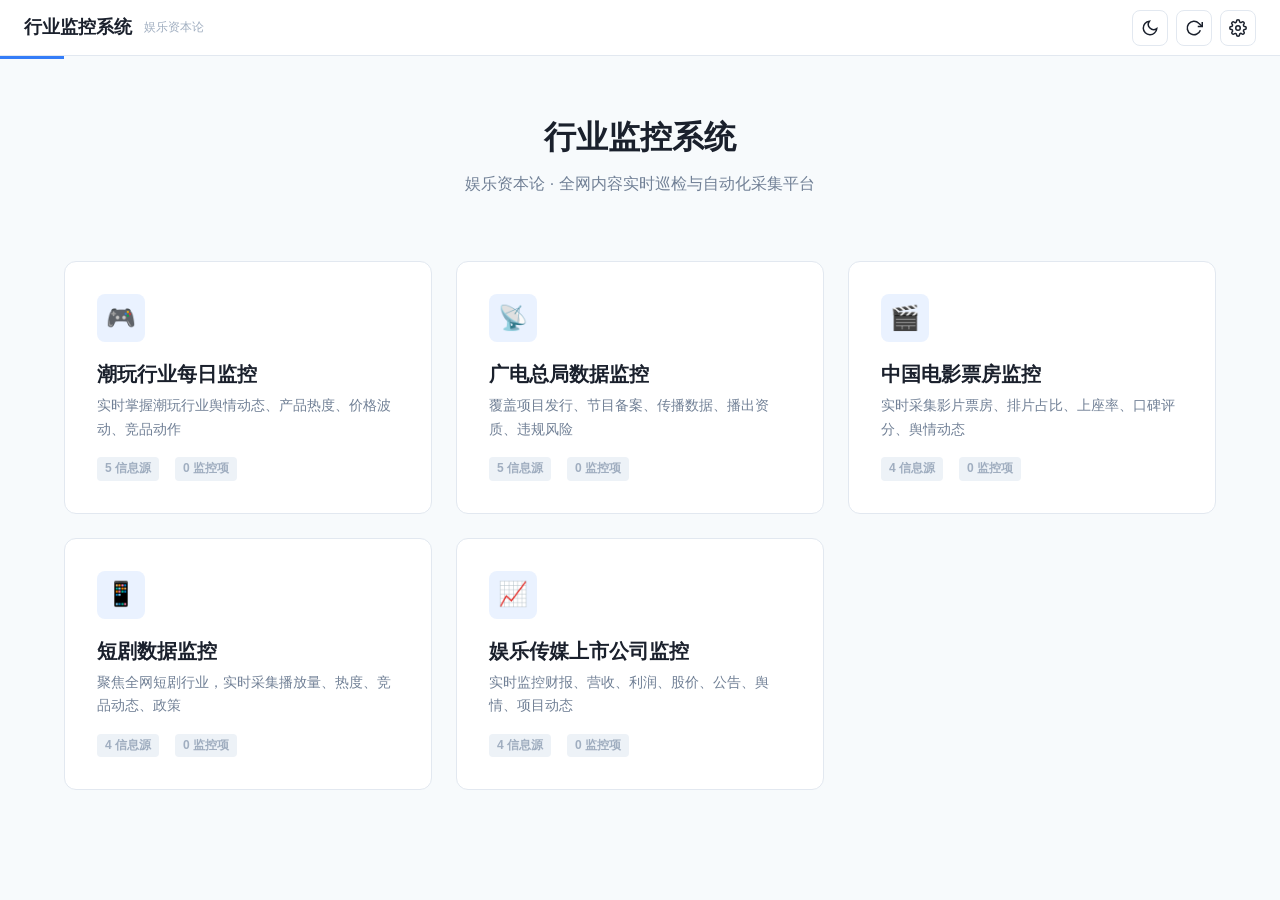
==== commit 70ce240c: "v0.8: multi-file architecture, compliance filter, remove Google News, auto-refresh, word cloud, prin" ====
--- a/index.html
+++ b/index.html
@@ -4,1484 +4,184 @@
 <meta charset="UTF-8">
 <meta name="viewport" content="width=device-width,initial-scale=1.0">
 <title>行业监控系统 | 娱乐资本论</title>
-<style>
-/* === RESET === */
-*,*::before,*::after{box-sizing:border-box;margin:0;padding:0}
-html{scroll-behavior:smooth;-webkit-text-size-adjust:100%}
-img,svg{max-width:100%;height:auto;display:block}
-ul,ol{list-style:none}
-button,input,select,textarea{font-family:inherit}
-
-/* === TOKENS === */
-:root{
-  --accent:#347df8;--accent-hover:#2768d9;--accent-light:rgba(52,125,248,.10);
-  --bg:#F7FAFC;--bg-card:#FFF;--bg-secondary:#EDF2F7;--bg-hover:#E2E8F0;
-  --text:#1A202C;--text-secondary:#718096;--text-muted:#A0AEC0;
-  --border:#E2E8F0;--border-medium:#CBD5E0;
-  --shadow-sm:0 1px 2px rgba(0,0,0,.05);--shadow-md:0 4px 12px rgba(0,0,0,.08);--shadow-lg:0 8px 24px rgba(0,0,0,.12);
-  --radius:12px;--radius-sm:8px;--radius-xs:4px;
-  --space-xs:4px;--space-sm:8px;--space-md:16px;--space-lg:24px;--space-xl:32px;
-  --font:-apple-system,BlinkMacSystemFont,"Segoe UI",Roboto,"Noto Sans SC","Source Han Sans",sans-serif;
-  --font-mono:SFMono-Regular,Consolas,Menlo,monospace;
-  --font-xs:12px;--font-sm:14px;--font-base:16px;--font-lg:20px;--font-xl:24px;--font-2xl:32px;
-  --fast:.15s ease;--normal:.25s ease;
-  --max-w:1200px;--hdr-h:56px;
-  --ok:#48BB78;--warn:#ECC94B;--err:#F56565;--info:#4299E1;
-}
-[data-theme="dark"]{
-  --bg:#0D1117;--bg-card:#161b22;--bg-secondary:#21262d;--bg-hover:#30363d;
-  --text:#e6edf3;--text-secondary:#8b949e;--text-muted:#6e7681;
-  --border:#30363d;--border-medium:#444c56;
-  --accent-light:rgba(52,125,248,.15);
-  --shadow-sm:0 1px 2px rgba(0,0,0,.3);--shadow-md:0 4px 12px rgba(0,0,0,.4);--shadow-lg:0 8px 24px rgba(0,0,0,.5);
-}
-
-/* === SUBSYSTEM ACCENTS === */
-[data-sys="chaowan"]{--accent:#E91E8C;--accent-hover:#C41878;--accent-light:rgba(233,30,140,.10)}
-[data-theme="dark"][data-sys="chaowan"]{--accent-light:rgba(233,30,140,.15)}
-[data-sys="guangdian"]{--accent:#1565C0;--accent-hover:#0D47A1;--accent-light:rgba(21,101,192,.10)}
-[data-theme="dark"][data-sys="guangdian"]{--accent-light:rgba(21,101,192,.15)}
-[data-sys="piaofang"]{--accent:#D97706;--accent-hover:#B45309;--accent-light:rgba(217,119,6,.10)}
-[data-theme="dark"][data-sys="piaofang"]{--accent-light:rgba(217,119,6,.15)}
-[data-sys="duanju"]{--accent:#7C3AED;--accent-hover:#6D28D9;--accent-light:rgba(124,58,237,.10)}
-[data-theme="dark"][data-sys="duanju"]{--accent-light:rgba(124,58,237,.15)}
-[data-sys="shangshi"]{--accent:#0D9488;--accent-hover:#0F766E;--accent-light:rgba(13,148,136,.10)}
-[data-theme="dark"][data-sys="shangshi"]{--accent-light:rgba(13,148,136,.15)}
-
-/* === BASE === */
-body{font-family:var(--font);background:var(--bg);color:var(--text);line-height:1.6;font-size:var(--font-base);min-height:100vh}
-a{color:var(--accent);text-decoration:none;transition:color var(--fast)}
-a:hover{color:var(--accent-hover)}
-button{cursor:pointer}
-
-/* === HEADER === */
-.hdr{position:sticky;top:0;z-index:100;background:var(--bg-card);border-bottom:1px solid var(--border);height:var(--hdr-h);display:flex;align-items:center;justify-content:space-between;padding:0 var(--space-lg);backdrop-filter:blur(12px)}
-.hdr-left{display:flex;align-items:center;gap:12px}
-.hdr-brand{font-size:18px;font-weight:900;cursor:pointer}
-.hdr-sub{font-size:var(--font-xs);color:var(--text-muted)}
-.hdr-right{display:flex;align-items:center;gap:8px}
-
-/* === BUTTONS === */
-.btn{display:inline-flex;align-items:center;justify-content:center;gap:6px;padding:8px 20px;font-size:var(--font-sm);font-weight:600;border-radius:var(--radius-sm);border:1px solid transparent;transition:all var(--fast);line-height:1.5;white-space:nowrap;user-select:none}
-.btn:active{transform:scale(.97)}.btn:disabled{opacity:.45;cursor:not-allowed;transform:none}
-.btn-p{background:var(--accent);color:#fff;border-color:var(--accent)}.btn-p:hover:not(:disabled){background:var(--accent-hover)}
-.btn-s{background:var(--bg-secondary);color:var(--text);border-color:var(--border)}.btn-s:hover:not(:disabled){background:var(--bg-hover)}
-.btn-o{background:transparent;color:var(--accent);border-color:var(--accent)}.btn-o:hover:not(:disabled){background:var(--accent-light)}
-.btn-g{background:transparent;color:var(--text-secondary);border:none}.btn-g:hover:not(:disabled){background:var(--bg-secondary);color:var(--text)}
-.btn-d{background:var(--err);color:#fff;border-color:var(--err)}
-.btn-sm{padding:4px 12px;font-size:var(--font-xs);border-radius:var(--radius-xs)}
-.ibtn{width:36px;height:36px;border:1px solid var(--border);border-radius:var(--radius-sm);background:transparent;color:var(--text);display:flex;align-items:center;justify-content:center;transition:all var(--fast)}
-.ibtn:hover{border-color:var(--accent);color:var(--accent)}
-.ibtn svg{width:18px;height:18px}
-
-/* === INPUTS === */
-.inp{padding:8px 12px;font-size:var(--font-sm);border:1px solid var(--border);border-radius:var(--radius-sm);background:var(--bg-card);color:var(--text);outline:none;transition:border-color var(--fast);line-height:1.5;width:100%}
-.inp::placeholder{color:var(--text-muted)}.inp:focus{border-color:var(--accent);box-shadow:0 0 0 3px var(--accent-light)}
-textarea.inp{resize:vertical}
-
-/* === TOGGLE === */
-.tog{display:inline-flex;align-items:center;gap:10px;cursor:pointer;font-size:var(--font-sm);user-select:none}
-.tog-t{position:relative;width:44px;height:24px;flex-shrink:0;background:var(--border-medium);border-radius:12px;transition:background var(--fast)}
-.tog input{position:absolute;opacity:0;width:0;height:0}
-.tog-k{position:absolute;top:2px;left:2px;width:20px;height:20px;border-radius:50%;background:#fff;box-shadow:var(--shadow-sm);transition:transform var(--fast)}
-.tog input:checked+.tog-t{background:var(--accent)}.tog input:checked+.tog-t .tog-k{transform:translateX(20px)}
-
-/* === TABS === */
-.tabs{display:flex;gap:0;border-bottom:1px solid var(--border);overflow-x:auto}
-.tab{padding:10px 20px;font-size:var(--font-sm);font-weight:600;color:var(--text-secondary);cursor:pointer;border:none;border-bottom:2px solid transparent;background:none;transition:all var(--fast);white-space:nowrap}
-.tab:hover{color:var(--accent)}.tab.on{color:var(--accent);border-bottom-color:var(--accent)}
-
-/* === CARDS === */
-.card{background:var(--bg-card);border:1px solid var(--border);border-radius:var(--radius);padding:var(--space-lg);transition:border-color var(--fast)}
-.card:hover{border-color:var(--accent)}
-.card-t{font-size:var(--font-base);font-weight:900;margin-bottom:var(--space-sm)}
-
-/* === TABLE === */
-.tbl-w{overflow-x:auto}table{width:100%;border-collapse:collapse;font-size:var(--font-sm)}
-th,td{padding:10px 14px;text-align:left}
-th{background:var(--bg-secondary);font-weight:700;color:var(--text-secondary);font-size:var(--font-xs);border-bottom:2px solid var(--border)}
-td{border-bottom:1px solid var(--border)}tr:hover td{background:var(--accent-light)}
-
-/* === BADGE === */
-.bdg{display:inline-flex;align-items:center;padding:2px 8px;font-size:var(--font-xs);font-weight:700;border-radius:var(--radius-xs);line-height:1.5}
-.bdg-a{background:var(--accent);color:#fff}
-.bdg-l{background:var(--accent-light);color:var(--accent)}
-.bdg-m{background:var(--bg-secondary);color:var(--text-muted)}
-
-/* === SPINNER === */
-.spin{display:inline-block;width:24px;height:24px;border:2.5px solid var(--border);border-top-color:var(--accent);border-radius:50%;animation:sp .75s linear infinite}
-@keyframes sp{to{transform:rotate(360deg)}}
-
-/* === LAYOUT === */
-.ctn{max-width:var(--max-w);margin:0 auto;padding:var(--space-lg)}
-.pg{display:none}.pg.on{display:block}
-
-/* === PORTAL === */
-.ptl-g{display:grid;grid-template-columns:repeat(auto-fill,minmax(320px,1fr));gap:var(--space-lg)}
-.ptl-c{background:var(--bg-card);border:1px solid var(--border);border-radius:var(--radius);padding:var(--space-xl);cursor:pointer;transition:all var(--normal);position:relative;overflow:hidden}
-.ptl-c:hover{border-color:var(--accent);transform:translateY(-2px);box-shadow:var(--shadow-md)}
-.ptl-c::before{content:'';position:absolute;top:0;left:0;right:0;height:4px;background:var(--accent);opacity:0;transition:opacity var(--fast)}
-.ptl-c:hover::before{opacity:1}
-.ptl-i{width:48px;height:48px;border-radius:var(--radius-sm);background:var(--accent-light);color:var(--accent);display:flex;align-items:center;justify-content:center;margin-bottom:var(--space-md);font-size:24px}
-.ptl-t{font-size:var(--font-lg);font-weight:900;margin-bottom:var(--space-xs)}
-.ptl-d{font-size:var(--font-sm);color:var(--text-secondary);line-height:1.7}
-
-/* === DASHBOARD === */
-.ds-g{display:grid;grid-template-columns:repeat(auto-fill,minmax(200px,1fr));gap:var(--space-md);margin-bottom:var(--space-lg)}
-.ds-c{background:var(--bg-card);border:1px solid var(--border);border-radius:var(--radius);padding:var(--space-md)}
-.ds-l{font-size:var(--font-xs);color:var(--text-muted);font-weight:600;text-transform:uppercase;letter-spacing:.3px}
-.ds-v{font-size:var(--font-2xl);font-weight:900;color:var(--accent);margin:4px 0}
-.ds-s{font-size:var(--font-xs);color:var(--text-secondary)}
-
-/* === DASHBOARD CHARTS === */
-.ds-charts{display:grid;grid-template-columns:1fr 1fr;gap:var(--space-lg);margin-bottom:var(--space-lg)}
-.ds-chart-card{background:var(--bg-card);border:1px solid var(--border);border-radius:var(--radius);padding:var(--space-md)}
-.ds-chart-title{font-size:var(--font-sm);font-weight:700;color:var(--text-secondary);margin-bottom:var(--space-sm)}
-.ds-chart-wrap{position:relative;width:100%;min-height:200px}
-.ds-chart-wrap svg{width:100%;height:100%}
-.ds-map{grid-column:1/-1}
-.ds-map svg{max-height:260px;margin:0 auto}
-
-/* === TIMELINE === */
-.tl{position:relative;padding-left:24px}
-.tl::before{content:'';position:absolute;left:7px;top:0;bottom:0;width:2px;background:var(--border)}
-.tl-i{position:relative;padding-bottom:var(--space-lg);animation:fi .3s ease}
-.tl-i::before{content:'';position:absolute;left:-20px;top:6px;width:10px;height:10px;border-radius:50%;background:var(--accent);border:2px solid var(--bg);z-index:1}
-.tl-i.imp::before{background:var(--err);box-shadow:0 0 6px rgba(245,101,101,.6)}
-.tl-tm{font-family:var(--font-mono);font-size:var(--font-xs);color:var(--text-muted)}
-.tl-src{display:inline-block;font-size:var(--font-xs);font-weight:700;color:var(--accent);background:var(--accent-light);padding:1px 6px;border-radius:var(--radius-xs);margin:0 6px}
-.tl-tt{font-size:var(--font-base);font-weight:500;margin:4px 0}.tl-tt a{color:inherit}.tl-tt a:hover{color:var(--accent)}
-.tl-url{font-size:var(--font-xs);color:var(--text-muted);font-family:var(--font-mono);word-break:break-all;margin-top:2px}
-.tl-sum{font-size:var(--font-sm);color:var(--text-secondary);margin-top:4px}
-.tl-act{display:flex;gap:var(--space-sm);margin-top:var(--space-xs)}
-.tl-tag{font-size:var(--font-xs);color:var(--text-muted);background:var(--bg-secondary);padding:2px 6px;border-radius:var(--radius-xs)}
-@keyframes fi{from{opacity:0;transform:translateY(-8px)}to{opacity:1;transform:translateY(0)}}
-
-/* === MODAL === */
-.mdl-o{display:none;position:fixed;inset:0;background:rgba(0,0,0,.5);z-index:200;align-items:center;justify-content:center}
-.mdl-o.on{display:flex}
-.mdl{background:var(--bg-card);border:1px solid var(--border);border-radius:var(--radius);width:100%;max-width:700px;max-height:85vh;overflow:hidden;display:flex;flex-direction:column;box-shadow:var(--shadow-lg)}
-.mdl-h{padding:var(--space-md) var(--space-lg);border-bottom:1px solid var(--border);display:flex;align-items:center;justify-content:space-between}
-.mdl-t{font-size:var(--font-lg);font-weight:900}
-.mdl-x{width:32px;height:32px;border:none;border-radius:var(--radius-xs);background:transparent;color:var(--text-secondary);display:flex;align-items:center;justify-content:center;font-size:18px}
-.mdl-x:hover{background:var(--bg-secondary);color:var(--text)}
-.mdl-b{padding:var(--space-lg);overflow-y:auto;flex:1}
-
-/* === FORM === */
-.fg{margin-bottom:var(--space-md)}
-.fl{display:block;font-size:var(--font-sm);font-weight:600;margin-bottom:var(--space-xs)}
-.fh{font-size:var(--font-xs);color:var(--text-muted);margin-top:2px}
-.fr{display:flex;gap:var(--space-sm);align-items:flex-end}
-
-/* === SOURCE ITEM === */
-.si{display:flex;align-items:center;gap:var(--space-sm);padding:var(--space-sm) var(--space-md);border-bottom:1px solid var(--border);transition:background var(--fast)}
-.si:hover{background:var(--accent-light)}.si:last-child{border-bottom:none}
-.si-n{flex:1;font-size:var(--font-sm);font-weight:500;min-width:0;overflow:hidden;text-overflow:ellipsis;white-space:nowrap}
-.si-u{font-size:var(--font-xs);color:var(--text-muted);font-family:var(--font-mono);overflow:hidden;text-overflow:ellipsis;white-space:nowrap;max-width:280px}
-.si-t{font-size:var(--font-xs);font-weight:700;color:var(--accent);background:var(--accent-light);padding:1px 6px;border-radius:var(--radius-xs);flex-shrink:0}
-
-/* === REPORT PREVIEW === */
-.rp{background:var(--bg-secondary);border:1px solid var(--border);border-radius:var(--radius-sm);padding:var(--space-lg);font-size:var(--font-sm);line-height:1.8;white-space:pre-wrap;max-height:500px;overflow-y:auto}
-
-/* === ABOUT === */
-.abt{margin-bottom:var(--space-lg)}.abt h3{font-size:var(--font-base);font-weight:900;color:var(--accent);margin-bottom:var(--space-sm)}
-.abt p,.abt li{font-size:var(--font-sm);color:var(--text-secondary);line-height:1.7}.abt ul{padding-left:20px;list-style:disc}
-
-/* === EMPTY === */
-.emp{text-align:center;padding:var(--space-xl);color:var(--text-muted)}
-.emp-i{font-size:48px;margin-bottom:var(--space-md)}.emp-t{font-size:var(--font-base);margin-bottom:var(--space-md)}
-
-/* === TOAST === */
-.tc{position:fixed;top:calc(var(--hdr-h) + 8px);right:16px;z-index:300;display:flex;flex-direction:column;gap:8px;pointer-events:none}
-.tst{background:var(--bg-card);border:1px solid var(--border);border-left:4px solid var(--accent);border-radius:var(--radius-sm);padding:var(--space-sm) var(--space-md);box-shadow:var(--shadow-md);animation:si2 .3s ease;font-size:var(--font-sm);max-width:360px;pointer-events:auto}
-.tst.err{border-left-color:var(--err)}.tst.ok{border-left-color:var(--ok)}
-@keyframes si2{from{opacity:0;transform:translateX(20px)}to{opacity:1;transform:translateX(0)}}
-
-/* === KEYWORD HIGHLIGHT === */
-.kw-h{background:var(--accent-light);color:var(--accent);padding:0 2px;border-radius:2px;font-weight:600}
-
-/* === SCROLLBAR === */
-::-webkit-scrollbar{width:6px}::-webkit-scrollbar-track{background:transparent}::-webkit-scrollbar-thumb{background:var(--border);border-radius:3px}::-webkit-scrollbar-thumb:hover{background:var(--text-muted)}
-
-/* === LOADING BAR === */
-.ld-bar{position:fixed;top:var(--hdr-h);left:0;height:3px;background:var(--accent);z-index:150;transition:width .3s ease;opacity:0}
-.ld-bar.on{opacity:1}
-
-/* === PRINT === */
-@media print{
-  .hdr,.ld-bar,.tc,.tabs,.tl-act,.btn,button,.mdl-o{display:none!important}
-  body{background:#fff!important;color:#000!important;font-size:12px!important}
-  .pg{display:block!important}.tp{display:block!important}
-  .card{border:1px solid #ccc!important;break-inside:avoid}
-  a{color:#000!important;text-decoration:underline!important}
-  .tl-url{display:block!important}
-  .ds-c{border:1px solid #ccc!important}
-  .ptl-c{border:1px solid #ccc!important;break-inside:avoid}
-  [data-theme="dark"]{--bg:#fff;--bg-card:#fff;--text:#000;--border:#ccc}
-}
-
-/* === RESPONSIVE === */
-@media(max-width:768px){
-  .ctn{padding:var(--space-sm)}
-  .ptl-g{grid-template-columns:1fr}
-  .ds-g{grid-template-columns:repeat(2,1fr)}
-  .ds-charts{grid-template-columns:1fr}
-  .fr{flex-direction:column}
-  .si-u{max-width:120px}
-  .hdr{padding:0 var(--space-sm)}
-  .tab{padding:8px 12px;font-size:var(--font-xs)}
-}
-</style>
+<link rel="stylesheet" href="common.css">
 </head>
 <body>
-
-<!-- HEADER -->
-<header class="hdr" id="hdr">
+<header class="hdr">
   <div class="hdr-left">
-    <span class="hdr-brand" id="hBrand" onclick="goPortal()">行业监控系统</span>
-    <span class="hdr-sub" id="hSub"></span>
+    <span class="hdr-brand">行业监控系统</span>
+    <span class="hdr-sub">娱乐资本论</span>
   </div>
   <div class="hdr-right">
-    <button class="ibtn" onclick="toggleTheme()" title="切换主题" id="themeBtn">
-      <svg viewBox="0 0 24 24" fill="none" stroke="currentColor" stroke-width="2"><path d="M21 12.79A9 9 0 1 1 11.21 3a7 7 0 0 0 9.79 9.79z"/></svg>
-    </button>
-    <button class="ibtn" onclick="refreshData()" title="刷新数据" id="rfBtn">
-      <svg viewBox="0 0 24 24" fill="none" stroke="currentColor" stroke-width="2"><polyline points="23 4 23 10 17 10"/><path d="M20.49 15a9 9 0 1 1-2.12-9.36L23 10"/></svg>
-    </button>
-    <button class="ibtn" onclick="window.print()" title="打印">
-      <svg viewBox="0 0 24 24" fill="none" stroke="currentColor" stroke-width="2"><polyline points="6 9 6 2 18 2 18 9"/><path d="M6 18H4a2 2 0 0 1-2-2v-5a2 2 0 0 1 2-2h16a2 2 0 0 1 2 2v5a2 2 0 0 1-2 2h-2"/><rect x="6" y="14" width="12" height="8"/></svg>
-    </button>
-    <button class="ibtn" onclick="openSettings()" title="设置">
-      <svg viewBox="0 0 24 24" fill="none" stroke="currentColor" stroke-width="2"><circle cx="12" cy="12" r="3"/><path d="M19.4 15a1.65 1.65 0 0 0 .33 1.82l.06.06a2 2 0 1 1-2.83 2.83l-.06-.06a1.65 1.65 0 0 0-1.82-.33 1.65 1.65 0 0 0-1 1.51V21a2 2 0 0 1-4 0v-.09A1.65 1.65 0 0 0 9 19.4a1.65 1.65 0 0 0-1.82.33l-.06.06a2 2 0 1 1-2.83-2.83l.06-.06A1.65 1.65 0 0 0 4.68 15a1.65 1.65 0 0 0-1.51-1H3a2 2 0 0 1 0-4h.09A1.65 1.65 0 0 0 4.6 9a1.65 1.65 0 0 0-.33-1.82l-.06-.06a2 2 0 1 1 2.83-2.83l.06.06A1.65 1.65 0 0 0 9 4.68a1.65 1.65 0 0 0 1-1.51V3a2 2 0 0 1 4 0v.09a1.65 1.65 0 0 0 1 1.51 1.65 1.65 0 0 0 1.82-.33l.06-.06a2 2 0 1 1 2.83 2.83l-.06.06A1.65 1.65 0 0 0 19.4 9a1.65 1.65 0 0 0 1.51 1H21a2 2 0 0 1 0 4h-.09a1.65 1.65 0 0 0-1.51 1z"/></svg>
-    </button>
+    <button class="ibtn" onclick="toggleTheme()" title="切换主题"><svg viewBox="0 0 24 24" fill="none" stroke="currentColor" stroke-width="2"><path d="M21 12.79A9 9 0 1 1 11.21 3a7 7 0 0 0 9.79 9.79z"/></svg></button>
+    <button class="ibtn" onclick="refreshAll()" title="刷新全部" id="rfBtn"><svg viewBox="0 0 24 24" fill="none" stroke="currentColor" stroke-width="2"><polyline points="23 4 23 10 17 10"/><path d="M20.49 15a9 9 0 1 1-2.12-9.36L23 10"/></svg></button>
+    <button class="ibtn" onclick="openGlobalSettings()" title="设置"><svg viewBox="0 0 24 24" fill="none" stroke="currentColor" stroke-width="2"><circle cx="12" cy="12" r="3"/><path d="M19.4 15a1.65 1.65 0 0 0 .33 1.82l.06.06a2 2 0 1 1-2.83 2.83l-.06-.06a1.65 1.65 0 0 0-1.82-.33 1.65 1.65 0 0 0-1 1.51V21a2 2 0 0 1-4 0v-.09A1.65 1.65 0 0 0 9 19.4a1.65 1.65 0 0 0-1.82.33l-.06.06a2 2 0 1 1-2.83-2.83l.06-.06A1.65 1.65 0 0 0 4.68 15a1.65 1.65 0 0 0-1.51-1H3a2 2 0 0 1 0-4h.09A1.65 1.65 0 0 0 4.6 9a1.65 1.65 0 0 0-.33-1.82l-.06-.06a2 2 0 1 1 2.83-2.83l.06.06A1.65 1.65 0 0 0 9 4.68a1.65 1.65 0 0 0 1-1.51V3a2 2 0 0 1 4 0v.09a1.65 1.65 0 0 0 1 1.51 1.65 1.65 0 0 0 1.82-.33l.06-.06a2 2 0 1 1 2.83 2.83l-.06.06A1.65 1.65 0 0 0 19.4 9a1.65 1.65 0 0 0 1.51 1H21a2 2 0 0 1 0 4h-.09a1.65 1.65 0 0 0-1.51 1z"/></svg></button>
   </div>
 </header>
-
-<!-- LOADING BAR -->
 <div class="ld-bar" id="ldBar"></div>
-
-<!-- TOAST CONTAINER -->
 <div class="tc" id="tc"></div>
 
-<!-- ===== PORTAL ===== -->
-<div class="pg on" id="pgPortal">
-  <div class="ctn">
-    <div style="text-align:center;padding:var(--space-xl) 0">
-      <h1 style="font-size:var(--font-2xl);font-weight:900;margin-bottom:var(--space-sm)">行业监控系统</h1>
-      <p style="color:var(--text-secondary);margin-bottom:var(--space-xl)">娱乐资本论 · 全网内容实时巡检与自动化采集平台</p>
-    </div>
-    <div class="ptl-g" id="ptlGrid"></div>
+<div class="ctn">
+  <div style="text-align:center;padding:var(--space-xl) 0">
+    <h1 style="font-size:var(--font-2xl);font-weight:900;margin-bottom:var(--space-sm)">行业监控系统</h1>
+    <p style="color:var(--text-secondary);margin-bottom:var(--space-xl)">娱乐资本论 · 全网内容实时巡检与自动化采集平台</p>
   </div>
+  <div class="ptl-g" id="ptlGrid"></div>
 </div>
 
-<!-- ===== SYSTEM PAGE ===== -->
-<div class="pg" id="pgSys">
-  <div class="ctn">
-    <div class="tabs" id="sysTabs" style="margin-bottom:var(--space-lg)">
-      <button class="tab on" data-tab="dashboard" onclick="swTab(this)">仪表盘</button>
-      <button class="tab" data-tab="sources" onclick="swTab(this)">信息源</button>
-      <button class="tab" data-tab="timeline" onclick="swTab(this)">监控时间线</button>
-      <button class="tab" data-tab="keywords" onclick="swTab(this)">关键字</button>
-      <button class="tab" data-tab="reports" onclick="swTab(this)">报告</button>
-    </div>
-
-    <!-- Dashboard -->
-    <div class="tp on" id="pDash">
-      <div class="ds-g" id="dsStats"></div>
-      <div class="ds-charts" id="dsCharts">
-        <div class="ds-chart-card ds-map" id="dsMapCard">
-          <div class="ds-chart-title">信息源地理分布</div>
-          <div class="ds-chart-wrap" id="dsMap"></div>
-        </div>
-        <div class="ds-chart-card" id="dsPieCard">
-          <div class="ds-chart-title">分类分布</div>
-          <div class="ds-chart-wrap" id="dsPie"></div>
-        </div>
-        <div class="ds-chart-card" id="dsBarCard">
-          <div class="ds-chart-title">信息源采集量</div>
-          <div class="ds-chart-wrap" id="dsBar"></div>
-        </div>
-        <div class="ds-chart-card" id="dsLineCard">
-          <div class="ds-chart-title">近期趋势</div>
-          <div class="ds-chart-wrap" id="dsLine"></div>
-        </div>
-      </div>
-      <div class="card" style="margin-bottom:var(--space-lg)">
-        <div class="card-t">最近监控动态</div>
-        <div id="dsRecent"></div>
-      </div>
-    </div>
-
-    <!-- Sources -->
-    <div class="tp" id="pSrc" style="display:none">
-      <div class="card" style="margin-bottom:var(--space-lg)">
-        <div class="card-t">添加信息源</div>
-        <div class="fr">
-          <div class="fg" style="flex:1"><label class="fl">名称</label><input class="inp" id="sN" placeholder="如：澎湃新闻"></div>
-          <div class="fg" style="flex:2"><label class="fl">URL</label><input class="inp" id="sU" placeholder="RSS地址或网页URL"></div>
-          <div class="fg" style="width:120px"><label class="fl">类型</label><select class="inp" id="sT"><option value="rss">RSS</option><option value="page">页面轮询</option><option value="gnews">Google News</option></select></div>
-          <div class="fg" style="width:120px"><label class="fl">分类</label><input class="inp" id="sC" placeholder="默认"></div>
-          <button class="btn btn-p" onclick="addSrc()" style="margin-bottom:0;align-self:flex-end;height:38px">添加</button>
-        </div>
-        <div class="fh" style="margin-top:var(--space-xs)">提示：Google News 类型只需填入关键字，系统自动生成 RSS 地址；页面轮询类型会检测网页内容变化</div>
-      </div>
-      <div class="card">
-        <div style="display:flex;justify-content:space-between;align-items:center;margin-bottom:var(--space-sm)">
-          <div class="card-t" style="margin:0">已配置信息源</div>
-          <div style="display:flex;gap:var(--space-sm)"><button class="btn btn-sm btn-o" onclick="impSrc()">导入</button><button class="btn btn-sm btn-o" onclick="expSrc()">导出</button></div>
-        </div>
-        <div id="srcList"></div>
-      </div>
-    </div>
-
-    <!-- Timeline -->
-    <div class="tp" id="pTl" style="display:none">
-      <div style="display:flex;justify-content:space-between;align-items:center;margin-bottom:var(--space-md)">
-        <div style="display:flex;gap:var(--space-sm);align-items:center">
-          <input class="inp" id="tlS" placeholder="搜索标题..." style="width:250px" oninput="rTl()">
-          <select class="inp" id="tlF" style="width:120px" onchange="rTl()"><option value="">全部</option></select>
-        </div>
-        <button class="btn btn-sm btn-p" onclick="refreshData()">立即刷新</button>
-      </div>
-      <div class="tl" id="tlList"></div>
-    </div>
-
-    <!-- Keywords -->
-    <div class="tp" id="pKw" style="display:none">
-      <div class="card" style="margin-bottom:var(--space-lg)">
-        <div class="card-t">关键字管理</div>
-        <p class="fh" style="margin-bottom:var(--space-md)">关键字用于过滤、高亮和告警。每行一个关键字，支持中英文。</p>
-        <div class="fr"><input class="inp" id="kwI" placeholder="输入关键字后回车添加" style="flex:1" onkeydown="if(event.key==='Enter')addKw()"><button class="btn btn-p" onclick="addKw()">添加</button></div>
-        <div id="kwL" style="margin-top:var(--space-md);display:flex;flex-wrap:wrap;gap:var(--space-sm)"></div>
-      </div>
-      <div class="card">
-        <div class="card-t">告警关键字</div>
-        <p class="fh" style="margin-bottom:var(--space-md)">匹配到这些关键字时触发浏览器通知。</p>
-        <div class="fr"><input class="inp" id="akI" placeholder="输入告警关键字后回车" style="flex:1" onkeydown="if(event.key==='Enter')addAKw()"><button class="btn btn-d btn-sm" onclick="addAKw()">添加告警词</button></div>
-        <div id="akL" style="margin-top:var(--space-md);display:flex;flex-wrap:wrap;gap:var(--space-sm)"></div>
-      </div>
-    </div>
-
-    <!-- Reports -->
-    <div class="tp" id="pRp" style="display:none">
-      <div class="card" style="margin-bottom:var(--space-lg)">
-        <div style="display:flex;justify-content:space-between;align-items:center;margin-bottom:var(--space-md)">
-          <div class="card-t" style="margin:0">生成报告</div>
-          <div style="display:flex;gap:var(--space-sm)"><button class="btn btn-p" onclick="genRpt('daily')">生成日报</button><button class="btn btn-o" onclick="genRpt('weekly')">生成周报</button></div>
-        </div>
-        <div class="fr" style="margin-bottom:var(--space-md)">
-          <div class="fg" style="flex:1"><label class="fl">报告日期</label><input class="inp" type="date" id="rpD"></div>
-          <div class="fg" style="flex:1"><label class="fl">使用AI总结</label><label class="tog"><input type="checkbox" id="rpAI" checked><span class="tog-t"><span class="tog-k"></span></span><span>AI摘要</span></label></div>
-        </div>
-        <div class="fg">
-          <label class="fl">AI摘要提示词（可自定义）</label>
-          <textarea class="inp" id="rpPrompt" rows="3" placeholder="自定义AI摘要提示词，留空使用默认"></textarea>
-          <div class="fh">留空使用默认提示词。支持 {type} 替换为 日报/周报，{sys} 替换为子系统名称</div>
-        </div>
-      </div>
-      <div class="card">
-        <div class="card-t">报告预览</div>
-        <div class="rp" id="rpV">尚未生成报告。点击上方按钮生成。</div>
-        <div style="margin-top:var(--space-md);display:flex;gap:var(--space-sm)">
-          <button class="btn btn-sm btn-o" onclick="cpRpt()">复制文本</button>
-          <button class="btn btn-sm btn-o" onclick="dlRpt()">下载TXT</button>
-          <button class="btn btn-sm btn-o" onclick="window.print()">打印报告</button>
-        </div>
-      </div>
-    </div>
-  </div>
-</div>
-
-<!-- ===== SETTINGS MODAL ===== -->
 <div class="mdl-o" id="sModal">
   <div class="mdl">
-    <div class="mdl-h"><span class="mdl-t">系统设置</span><button class="mdl-x" onclick="closeStg()">&times;</button></div>
+    <div class="mdl-h"><span class="mdl-t">系统设置</span><button class="mdl-x" onclick="document.getElementById('sModal').classList.remove('on')">&times;</button></div>
     <div class="mdl-b" id="sBody"></div>
   </div>
 </div>
 
+<script src="common.js"></script>
 <script>
-/* ============================================================
-   行业监控系统 v0.6  —  娱乐资本论
-   全网内容实时巡检与自动化采集平台
-   ============================================================ */
+/* === PORTAL PAGE LOGIC === */
+let sysData = {};
+let autoRefreshDone = false;
 
-const V = '0.6';
-
-// === SUBSYSTEM DEFINITIONS ===
-const SYS = {
-  chaowan: {
-    id:'chaowan', name:'潮玩行业每日监控', icon:'🎮',
-    desc:'实时掌握潮玩行业舆情动态、产品热度、价格波动、竞品动作、渠道变化、热点事件',
-    accent:'#E91E8C',
-    defaultSources:[
-      {name:'Google News-潮玩',url:'潮玩 盲盒 POP MART',type:'gnews',category:'行业'},
-      {name:'Google News-泡泡玛特',url:'泡泡玛特 Pop Mart',type:'gnews',category:'品牌'},
-      {name:'虎嗅-消费',url:'https://rss.huxiu.com/',type:'rss',category:'行业'},
-      {name:'36氪-快讯',url:'https://36kr.com/newsflashes',type:'page',category:'快讯'},
-      {name:'IT之家-数码',url:'https://www.ithome.com/rss/',type:'rss',category:'科技'},
-      {name:'澎湃新闻',url:'https://feedx.net/rss/thepaper.xml',type:'rss',category:'综合'},
-    ],
-    defaultKeywords:['泡泡玛特','盲盒','潮玩','TOP TOY','52TOYS','寻找独角兽','Skullpanda','Molly','Dimoo','新品','联名','限量','涨价','名创优品','IP授权','手办','二次元'],
-    defaultAlertKeywords:['泡泡玛特','违规','召回','下架','监管','侵权','假货'],
-    defaultAIPrompt:'你是{sys}的数据分析师。请根据以下监控数据，生成{type}摘要：1.重大事件和趋势；2.风险点；3.潮玩行业动态总结。简明扼要，中文。'
-  },
-  guangdian: {
-    id:'guangdian', name:'广电总局数据监控', icon:'📡',
-    desc:'覆盖项目发行、节目备案、传播数据、播出资质、违规风险等关键维度',
-    accent:'#1565C0',
-    defaultSources:[
-      {name:'Google News-广电总局',url:'广电总局 国家广播电视总局',type:'gnews',category:'政务'},
-      {name:'Google News-影视备案',url:'网络影视剧 备案 审查',type:'gnews',category:'备案'},
-      {name:'广电总局-通知公告',url:'http://www.nrta.gov.cn/art/chengwenxingwj/gztg.shtml',type:'page',category:'政务'},
-      {name:'国家电影局',url:'http://www.chinafilm.gov.cn/chinafilm/n frente/contents.shtml',type:'page',category:'电影局'},
-      {name:'重点网络影视剧备案',url:'http://211.146.10.138:8080/YSJBA/',type:'page',category:'备案'},
-      {name:'虎嗅',url:'https://rss.huxiu.com/',type:'rss',category:'行业'},
-      {name:'澎湃新闻-政务',url:'https://feedx.net/rss/thepaper.xml',type:'rss',category:'综合'},
-    ],
-    defaultKeywords:['备案','审查','许可证','播出','违规','下架','限令','综艺','电视剧','网络剧','动画片','广播电视','电影局','放映许可证','龙标'],
-    defaultAlertKeywords:['下架','违规','处罚','限令','整改','禁播','约谈'],
-    defaultAIPrompt:'你是{sys}的数据分析师。请根据以下监控数据，生成{type}摘要：1.政策法规变化；2.违规下架风险；3.备案审查动态。简明扼要，中文。'
-  },
-  piaofang: {
-    id:'piaofang', name:'中国电影票房监控', icon:'🎬',
-    desc:'实时采集影片票房、排片占比、上座率、场次、观影人次、口碑评分、舆情动态',
-    accent:'#D97706',
-    defaultSources:[
-      {name:'Google News-电影票房',url:'电影票房 中国 首日',type:'gnews',category:'票房'},
-      {name:'Google News-院线',url:'院线 排片 档期',type:'gnews',category:'院线'},
-      {name:'1905电影网',url:'https://www.1905.com/rss',type:'rss',category:'电影'},
-      {name:'虎嗅-文娱',url:'https://rss.huxiu.com/',type:'rss',category:'行业'},
-      {name:'澎湃新闻',url:'https://feedx.net/rss/thepaper.xml',type:'rss',category:'综合'},
-      {name:'猫眼专业版',url:'https://piaofang.maoyan.com/dashboard',type:'page',category:'票房数据'},
-    ],
-    defaultKeywords:['票房','排片','上座率','首日','预售','破亿','口碑','豆瓣','档期','院线','观影人次','票房冠军','票房纪录','春节档','国庆档','暑期档'],
-    defaultAlertKeywords:['票房破亿','撤档','偷票房','口碑崩','票房惨败'],
-    defaultAIPrompt:'你是{sys}的数据分析师。请根据以下监控数据，生成{type}摘要：1.票房排行榜及趋势；2.重点影片口碑与排片；3.档期市场动态。简明扼要，中文。'
-  },
-  duanju: {
-    id:'duanju', name:'短剧数据监控', icon:'📱',
-    desc:'聚焦全网短剧行业，实时采集播放量、点赞、评论、热度、竞品动态',
-    accent:'#7C3AED',
-    defaultSources:[
-      {name:'Google News-微短剧',url:'微短剧 短剧 小程序剧',type:'gnews',category:'行业'},
-      {name:'Google News-短剧投流',url:'短剧 投流 ROI 充值',type:'gnews',category:'投流'},
-      {name:'虎嗅',url:'https://rss.huxiu.com/',type:'rss',category:'行业'},
-      {name:'澎湃新闻',url:'https://feedx.net/rss/thepaper.xml',type:'rss',category:'综合'},
-      {name:'IT之家',url:'https://www.ithome.com/rss/',type:'rss',category:'科技'},
-      {name:'36氪-快讯',url:'https://36kr.com/newsflashes',type:'page',category:'快讯'},
-    ],
-    defaultKeywords:['短剧','微短剧','小程序剧','竖屏剧','充值','爆款','投流','ROI','短剧备案','快手短剧','抖音短剧','短剧出海','付费短剧','免费短剧','短剧平台'],
-    defaultAlertKeywords:['下架','监管','备案','违规','处罚','禁播','约谈'],
-    defaultAIPrompt:'你是{sys}的数据分析师。请根据以下监控数据，生成{type}摘要：1.短剧爆款趋势；2.监管与合规风险；3.平台与投流动态。简明扼要，中文。'
-  },
-  shangshi: {
-    id:'shangshi', name:'娱乐传媒上市公司监控', icon:'📈',
-    desc:'实时监控财报、营收、利润、股价、公告、舆情、项目动态及法律公告',
-    accent:'#0D9488',
-    defaultSources:[
-      {name:'Google News-传媒上市公司',url:'传媒 娱乐 上市公司 财报',type:'gnews',category:'财报'},
-      {name:'Google News-影视股',url:'影视股 娱乐股 股价',type:'gnews',category:'股市'},
-      {name:'巨潮资讯网',url:'http://www.cninfo.com.cn/new/disclosure/stock?stockId=&orgId=&tabname=fulltext',type:'page',category:'公告'},
-      {name:'虎嗅',url:'https://rss.huxiu.com/',type:'rss',category:'行业'},
-      {name:'澎湃新闻-财经',url:'https://feedx.net/rss/thepaper.xml',type:'rss',category:'综合'},
-      {name:'IT之家',url:'https://www.ithome.com/rss/',type:'rss',category:'科技'},
-    ],
-    defaultKeywords:['财报','营收','利润','股价','公告','增持','减持','定增','重组','立案','退市','业绩预告','年度报告','证监会','IPO','分红','股权','质押'],
-    defaultAlertKeywords:['立案','退市','亏损','暴跌','证监会','处罚','违规','诉讼','冻结','强平'],
-    defaultAIPrompt:'你是{sys}的数据分析师。请根据以下监控数据，生成{type}摘要：1.重要财报与业绩动态；2.股价异动与风险事件；3.监管处罚与合规风险。简明扼要，中文。'
+function init() {
+  initGlobalConfig();
+  // Init all subsystem data
+  for (const id of Object.keys(SYS)) {
+    sysData[id] = initSysData(id);
   }
-};
-
-// === CORS PROXIES ===
-const PROXIES = [
-  'https://corsproxy.io/?',
-  'https://api.allorigins.win/raw?url='
-];
-const RSS2JSON = 'https://api.rss2json.com/v1/api.json?rss_url=';
-
-// === AI PROVIDER PRESETS ===
-const AI_PROVIDERS = {
-  zhipu: {name:'智谱 GLM', url:'https://open.bigmodel.cn/api/paas/v4/chat/completions', model:'glm-4-flash', keyLabel:'API Key'},
-  deepseek: {name:'DeepSeek', url:'https://api.deepseek.com/v1/chat/completions', model:'deepseek-chat', keyLabel:'API Key'},
-  gemini: {name:'Google Gemini', url:'https://generativelanguage.googleapis.com/v1beta/openai/chat/completions', model:'gemini-2.0-flash', keyLabel:'API Key'},
-  openai: {name:'OpenAI 兼容', url:'', model:'gpt-3.5-turbo', keyLabel:'API Key'},
-  custom: {name:'自定义', url:'', model:'', keyLabel:'API Key'}
-};
-
-// === STATE ===
-let curSys = null;
-let D = {};     // per-system data
-let rTimer = null;
-
-// === STORAGE HELPERS ===
-function sk(id, k) { return `mon_${id}_${k}`; }
-function lg(k, d) { try { const v = localStorage.getItem(k); return v ? JSON.parse(v) : d; } catch { return d; } }
-function ls(k, v) { try { localStorage.setItem(k, JSON.stringify(v)); } catch(e) { console.warn('LS fail:', e); } }
-
-// === GOOGLE NEWS RSS BUILDER ===
-function buildGNewsRSS(query) {
-  return `https://news.google.com/rss/search?q=${encodeURIComponent(query)}&hl=zh-CN&gl=CN&ceid=CN:zh-Hans`;
-}
-
-// === INIT ===
-function init() {
-  for (const [id, sys] of Object.entries(SYS)) {
-    const sources = lg(sk(id,'src'), null);
-    const items = lg(sk(id,'items'), []);
-    const keywords = lg(sk(id,'kw'), null);
-    const alertKw = lg(sk(id,'akw'), null);
-    const settings = lg(sk(id,'cfg'), {});
-    const snaps = lg(sk(id,'snap'), {});
-    const aiPrompt = lg(sk(id,'aiprompt'), null);
-
-    D[id] = {
-      sources: sources || sys.defaultSources.map((s,i) => ({...s, id:`${id}_s${i}`, enabled:true})),
-      items, keywords: keywords || sys.defaultKeywords,
-      alertKw: alertKw || sys.defaultAlertKeywords,
-      aiPrompt: aiPrompt || sys.defaultAIPrompt || '',
-      cfg: Object.assign({interval:30, auto:true, notif:true, maxItems:500, blacklist:'', whitelist:'', notifFreq:'realtime', reportTime:'18:00'}, settings),
-      snaps, loading:false
-    };
-    if (sources === null) ls(sk(id,'src'), D[id].sources);
-    if (keywords === null) ls(sk(id,'kw'), D[id].keywords);
-    if (alertKw === null) ls(sk(id,'akw'), D[id].alertKw);
-    if (aiPrompt === null) ls(sk(id,'aiprompt'), D[id].aiPrompt);
+  renderPortal();
+  // Auto-refresh on first load
+  if (!autoRefreshDone) {
+    autoRefreshDone = true;
+    setTimeout(() => refreshAll(), 1000);
   }
-  // Global AI config - no stored keys
-  if (!localStorage.getItem('mon_ai_cfg')) {
-    // Default config with test key - user should replace with own key for production
-    ls('mon_ai_cfg', {provider:'zhipu', url:'https://open.bigmodel.cn/api/paas/v4/chat/completions', model:'glm-4-flash', key:'89cf52e166744146a966eb905597a5ba.YvQflJOFgM3yX1o8', summarizePrompt:'', dedupPrompt:''});
-  }
-  document.documentElement.setAttribute('data-theme', lg('mon_theme', 'light'));
-  route();
-  window.addEventListener('hashchange', route);
   if ('Notification' in window && Notification.permission === 'default') Notification.requestPermission();
 }
 
-function route() {
-  const h = location.hash.slice(1);
-  if (h && SYS[h]) enterSys(h); else showPortal();
-}
-
-// === PORTAL ===
-function showPortal() {
-  curSys = null; clearInterval(rTimer);
-  document.documentElement.removeAttribute('data-sys');
-  document.getElementById('pgPortal').classList.add('on');
-  document.getElementById('pgSys').classList.remove('on');
-  document.getElementById('hBrand').textContent = '行业监控系统';
-  document.getElementById('hSub').textContent = '娱乐资本论';
-  for (const id of Object.keys(SYS)) {
-    D[id].items = lg(sk(id,'items'), []);
-    D[id].sources = lg(sk(id,'src'), D[id].sources);
-  }
-  rPortal();
-}
-
-function rPortal() {
+function renderPortal() {
   const g = document.getElementById('ptlGrid');
   g.innerHTML = Object.values(SYS).map(s => {
-    const d = D[s.id];
-    return `<div class="ptl-c" onclick="location.hash='${s.id}'" style="--accent:${s.accent}">
+    const d = sysData[s.id];
+    const en = d.sources.filter(x => x.enabled).length;
+    const total = d.items.length;
+    const today = new Date(); today.setHours(0,0,0,0);
+    const todayN = d.items.filter(i => i.ts >= today.getTime()).length;
+    const hasUpdate = todayN > 0;
+    return `<div class="ptl-c ${hasUpdate?'has-update':''}" onclick="location.href='monitor.html#'+${s.id}" style="--accent:${s.accent}">
       <div class="ptl-i">${s.icon}</div>
       <div class="ptl-t">${s.name}</div>
       <div class="ptl-d">${s.desc}</div>
       <div style="margin-top:var(--space-md);display:flex;gap:var(--space-md)">
-        <span class="bdg bdg-l">${d.sources.filter(x=>x.enabled).length} 信息源</span>
-        <span class="bdg bdg-m">${d.items.length} 监控项</span>
+        <span class="ptl-badge ${hasUpdate?'has-update':''}">${en} 信息源</span>
+        <span class="ptl-badge">${total} 监控项</span>
+        ${todayN > 0 ? `<span class="ptl-badge" style="background:var(--accent);color:#fff">${todayN} 今日新增</span>` : ''}
       </div>
     </div>`;
   }).join('');
 }
 
-// === ENTER SYSTEM ===
-function enterSys(id) {
-  curSys = id;
-  const sys = SYS[id], d = D[id];
-  d.items = lg(sk(id,'items'), d.items);
-  d.sources = lg(sk(id,'src'), d.sources);
-  d.keywords = lg(sk(id,'kw'), d.keywords);
-  d.alertKw = lg(sk(id,'akw'), d.alertKw);
-  d.aiPrompt = lg(sk(id,'aiprompt'), d.aiPrompt);
-  d.cfg = Object.assign({interval:30,auto:true,notif:true,maxItems:500,blacklist:'',whitelist:'',notifFreq:'realtime',reportTime:'18:00'}, lg(sk(id,'cfg'), {}));
-
-  document.documentElement.setAttribute('data-sys', id);
-  document.getElementById('pgPortal').classList.remove('on');
-  document.getElementById('pgSys').classList.add('on');
-  document.getElementById('hBrand').textContent = sys.icon + ' ' + sys.name;
-  document.getElementById('hSub').textContent = '行业监控系统';
-  document.querySelectorAll('#sysTabs .tab').forEach((t,i) => t.classList.toggle('on', i===0));
-  document.querySelectorAll('.tp').forEach((p,i) => p.style.display = i===0?'block':'none');
-  rDash(); rSrc(); rTl(); rKw(); rRp(); rCharts();
-  clearInterval(rTimer);
-  if (d.cfg.auto) rTimer = setInterval(() => refreshData(), d.cfg.interval * 60000);
-}
-
-function goPortal() { location.hash = ''; }
-
-// === TABS ===
-function swTab(btn) {
-  const t = btn.dataset.tab;
-  document.querySelectorAll('#sysTabs .tab').forEach(x => x.classList.remove('on'));
-  btn.classList.add('on');
-  const map = {dashboard:'pDash',sources:'pSrc',timeline:'pTl',keywords:'pKw',reports:'pRp'};
-  Object.values(map).forEach(id => document.getElementById(id).style.display = 'none');
-  document.getElementById(map[t]).style.display = 'block';
-  if (t === 'dashboard') rCharts();
-}
-
-// === THEME ===
-function toggleTheme() {
-  const cur = document.documentElement.getAttribute('data-theme');
-  const nxt = cur === 'dark' ? 'light' : 'dark';
-  document.documentElement.setAttribute('data-theme', nxt);
-  ls('mon_theme', nxt);
-}
-
-// === TOAST ===
-function toast(msg, cls='') {
-  const c = document.getElementById('tc');
-  const el = document.createElement('div');
-  el.className = 'tst ' + cls;
-  el.textContent = msg;
-  c.appendChild(el);
-  setTimeout(() => { el.style.opacity = '0'; el.style.transform = 'translateX(20px)'; setTimeout(() => el.remove(), 300); }, 4000);
-}
-
-// === LOADING BAR ===
-function ldBar(pct) {
-  const bar = document.getElementById('ldBar');
-  if (pct <= 0) { bar.classList.remove('on'); bar.style.width = '0'; return; }
-  bar.classList.add('on');
-  bar.style.width = pct + '%';
-  if (pct >= 100) setTimeout(() => ldBar(0), 500);
-}
-
-// === FETCH WITH PROXY ===
-async function fetchProxy(url) {
-  let lastErr = null;
-  for (const proxy of PROXIES) {
-    try {
-      const ctrl = new AbortController();
-      const tid = setTimeout(() => ctrl.abort(), 15000);
-      const resp = await fetch(proxy + encodeURIComponent(url) + '&_t=' + Date.now(), {signal: ctrl.signal});
-      clearTimeout(tid);
-      if (!resp.ok) throw new Error('HTTP ' + resp.status);
-      const buf = await resp.arrayBuffer();
-      return new TextDecoder('utf-8').decode(buf);
-    } catch(e) { lastErr = e; }
-  }
-  throw lastErr || new Error('All proxies failed');
-}
-
-// === PARSE RSS from XML ===
-function parseRSS(xml, src) {
-  try {
-    const doc = new DOMParser().parseFromString(xml, 'text/xml');
-    if (doc.querySelector('parsererror')) return [];
-    const items = doc.querySelectorAll('item, entry');
-    const out = [];
-    items.forEach(el => {
-      let title = el.querySelector('title')?.textContent?.trim();
-      let link = el.querySelector('link')?.textContent?.trim();
-      if (!link) { const le = el.querySelector('link[href]'); if (le) link = le.getAttribute('href'); }
-      let pubDate = el.querySelector('pubDate, published, updated')?.textContent?.trim();
-      if (!title || !link) return;
-      let source = src.name;
-      if (title.includes(' - ') && title.split(' - ').pop().length < 20) {
-        source = title.split(' - ').pop();
-        title = title.split(' - ').slice(0, -1).join(' - ');
-      }
-      let ts = Date.now();
-      if (pubDate) { const p = new Date(pubDate).getTime(); if (!isNaN(p)) ts = p; }
-      out.push({id: link+'_'+ts, title, url: link, source, srcId: src.id, ts, type: src.type, cat: src.category||'默认', read:false, important:false});
-    });
-    return out.slice(0, 10);
-  } catch(e) { return []; }
-}
-
-// === PARSE RSS from rss2json API response ===
-function parseRSS2JSON(data, src) {
-  try {
-    if (!data.items || !Array.isArray(data.items)) return [];
-    return data.items.map(item => {
-      let title = item.title || '';
-      let link = item.link || '';
-      let source = src.name;
-      if (title.includes(' - ') && title.split(' - ').pop().length < 20) {
-        source = title.split(' - ').pop();
-        title = title.split(' - ').slice(0, -1).join(' - ');
-      }
-      let ts = item.pubDate ? new Date(item.pubDate).getTime() : Date.now();
-      if (isNaN(ts)) ts = Date.now();
-      return {id: link+'_'+ts, title, url: link, source, srcId: src.id, ts, type: src.type, cat: src.category||'默认', read:false, important:false};
-    }).slice(0, 10);
-  } catch(e) { return []; }
-}
-
-// === PARSE PAGE ===
-function parsePage(html, src, snapshot) {
-  try {
-    const doc = new DOMParser().parseFromString(html, 'text/html');
-    const body = doc.body; if (!body) return [];
-    body.querySelectorAll('script,style,nav,footer,header').forEach(s => s.remove());
-    const text = body.innerText || '';
-    const lines = text.split('\n').map(l=>l.trim()).filter(l=>l.length>10);
-    if (!snapshot) {
-      // First visit: return all meaningful lines as items
-      return lines.slice(0, 15).map((line, i) => ({
-        id: src.id+'_init_'+Date.now()+'_'+i, title: line.substring(0,120), url: src.url,
-        source: src.name, srcId: src.id, ts: Date.now(), type:'page',
-        cat: src.category||'默认', read:false, important:false
-      }));
-    }
-    const oldSet = new Set(snapshot.split('\n').map(l=>l.trim()).filter(l=>l.length>10));
-    return lines.filter(l=>!oldSet.has(l)).slice(0,20).map((line,i) => ({
-      id: src.id+'_'+Date.now()+'_'+i, title: line.substring(0,120), url: src.url,
-      source: src.name, srcId: src.id, ts: Date.now(), type:'page',
-      cat: src.category||'默认', read:false, important:false
-    }));
-  } catch(e) { return []; }
-}
-
-// === REFRESH ===
-async function refreshData() {
-  if (!curSys) return;
-  const d = D[curSys];
-  if (d.loading) return;
-  d.loading = true;
-  ldBar(10);
+async function refreshAll() {
   const btn = document.getElementById('rfBtn');
   btn.style.opacity = '0.5';
-
-  const enabled = d.sources.filter(s => s.enabled);
-  let newItems = [], ok = 0, fail = 0;
-  const total = enabled.length;
-
-  for (let i = 0; i < total; i++) {
-    const src = enabled[i];
-    ldBar(10 + 80 * (i / total));
-    try {
-      let items = [];
-      let actualUrl = src.url;
-
-      // Google News type: build RSS URL from keywords
-      if (src.type === 'gnews') {
-        actualUrl = buildGNewsRSS(src.url);
-        src._resolvedUrl = actualUrl;
-      } else {
-        src._resolvedUrl = src.url;
+  ldBar(5);
+  let totalOk = 0, totalFail = 0;
+  const ids = Object.keys(SYS);
+  for (let si = 0; si < ids.length; si++) {
+    const id = ids[si];
+    const d = sysData[id];
+    ldBar(5 + 90 * (si / ids.length));
+    const enabled = d.sources.filter(s => s.enabled);
+    let ok = 0, fail = 0;
+    for (const src of enabled) {
+      try {
+        let items = [];
+        if (src.type === 'rss') {
+          try {
+            const ctrl = new AbortController(); const tid = setTimeout(() => ctrl.abort(), 12000);
+            const resp = await fetch(RSS2JSON + encodeURIComponent(src.url), {signal: ctrl.signal});
+            clearTimeout(tid);
+            if (resp.ok) { const data = await resp.json(); if (data.status === 'ok' && data.items?.length) items = parseRSS2JSON(data, src); }
+          } catch(e) {}
+          if (!items.length) { try { const xml = await fetchProxy(src.url); items = parseRSS(xml, src); } catch(e) {} }
+          items.length ? ok++ : fail++;
+        } else {
+          try {
+            const html = await fetchProxy(src.url);
+            const oldSnap = d.snaps[src.id] || null;
+            items = parsePage(html, src, oldSnap);
+            d.snaps[src.id] = html; ls(sk(id, 'snap'), d.snaps);
+            ok++;
+          } catch(e) { fail++; }
+        }
+        // Relevance filter for generic RSS
+        const allKw = [...d.keywords, ...d.alertKw].map(k => k.toLowerCase());
+        const filtered = items.filter(item => {
+          if (item.type === 'page') return true;
+          const txt = (item.title || '').toLowerCase();
+          return allKw.some(kw => txt.includes(kw));
+        });
+        if (filtered.length > 0) items = filtered;
+        // Keyword match
+        items.forEach(item => {
+          const txt = (item.title || '').toLowerCase();
+          allKw.forEach(kw => { if (txt.includes(kw)) item.important = true; });
+        });
+        // Dedup
+        const existIds = new Set(d.items.map(i => i.url + '|' + i.title));
+        const unique = items.filter(i => !existIds.has(i.url + '|' + i.title));
+        d.items = [...unique, ...d.items].slice(0, d.cfg.maxItems);
+        ls(sk(id, 'items'), d.items);
+      } catch(e) { fail++; }
+    }
+    totalOk += ok; totalFail += fail;
+  }
+  ldBar(100);
+  btn.style.opacity = '1';
+  toast(`全部刷新完成 (成功 ${totalOk} / 失败 ${totalFail})`, totalOk > 0 ? 'ok' : 'err');
+  renderPortal();
+  // Notify for alerts
+  if ('Notification' in window && Notification.permission === 'granted') {
+    for (const id of Object.keys(SYS)) {
+      const d = sysData[id];
+      const today = new Date(); today.setHours(0,0,0,0);
+      const alerts = d.items.filter(i => i.ts >= today.getTime() && i.important);
+      if (alerts.length > 0) {
+        try { new Notification(SYS[id].name, {body: `${alerts.length}条告警：${alerts[0].title.substring(0,50)}`}); } catch(e) {}
       }
-
-      if (src.type === 'rss' || src.type === 'gnews') {
-        // Try rss2json first
-        try {
-          const ctrl = new AbortController();
-          const tid = setTimeout(() => ctrl.abort(), 15000);
-          const resp = await fetch(RSS2JSON + encodeURIComponent(actualUrl), {signal: ctrl.signal});
-          clearTimeout(tid);
-          if (resp.ok) {
-            const data = await resp.json();
-            if (data.status === 'ok' && data.items?.length) {
-              items = parseRSS2JSON(data, src);
-            }
-          }
-        } catch(e) {}
-        // Fallback to direct proxy
-        if (!items.length) {
-          try {
-            const xml = await fetchProxy(actualUrl);
-            items = parseRSS(xml, src);
-          } catch(e) {}
-        }
-        if (items.length) { ok++; } else { fail++; }
-      } else {
-        // Page type - fetch and diff
-        try {
-          const html = await fetchProxy(src.url);
-          const oldSnap = d.snaps[src.id] || null;
-          items = parsePage(html, src, oldSnap);
-          d.snaps[src.id] = html;
-          ls(sk(curSys,'snap'), d.snaps);
-          ok++;
-        } catch(e) { fail++; }
-      }
-      newItems.push(...items);
-    } catch(e) {
-      console.warn('Fetch fail:', src.name, e.message);
-      fail++;
     }
-  }
-
-  ldBar(95);
-
-  // Dedup
-  const seen = new Set();
-  const deduped = newItems.filter(i => {
-    const key = i.url + '|' + i.title;
-    if (seen.has(key)) return false;
-    seen.add(key);
-    return true;
-  });
-  const existIds = new Set(d.items.map(i => i.url + '|' + i.title));
-  const unique = deduped.filter(i => !existIds.has(i.url + '|' + i.title));
-
-  // AI dedup if configured
-  let finalItems = unique;
-  const aiCfg = lg('mon_ai_cfg', {});
-  if (aiCfg.key && aiCfg.dedupPrompt !== undefined && unique.length > 1) {
-    try {
-      const titles = unique.map(i => i.title).join('\n');
-      const dedupPrompt = (aiCfg.dedupPrompt || '以下新闻标题中，识别并去除重复或高度相似的条目，返回去重后的标题列表，每行一个：\n') + titles;
-      const aiResult = await callAI(dedupPrompt);
-      if (aiResult && aiResult !== '无摘要') {
-        const keptTitles = aiResult.split('\n').map(t=>t.replace(/^[\s\-•*\d.]+/,'').trim()).filter(t=>t.length>3);
-        if (keptTitles.length > 0 && keptTitles.length < unique.length) {
-          const keptSet = new Set(keptTitles.map(t=>t.toLowerCase()));
-          finalItems = unique.filter(i => keptSet.has(i.title.toLowerCase()) || keptTitles.some(kt => i.title.toLowerCase().includes(kt.toLowerCase())));
-          if (finalItems.length === 0) finalItems = unique; // safety fallback
-        }
-      }
-    } catch(e) { /* fallback to no AI dedup */ }
-  }
-
-  // Keyword match
-  const allKw = [...d.keywords, ...d.alertKw];
-  finalItems.forEach(item => {
-    const txt = (item.title||'').toLowerCase();
-    allKw.forEach(kw => { if (txt.includes(kw.toLowerCase())) item.important = true; });
-  });
-
-  // Merge & trim
-  d.items = [...finalItems, ...d.items].slice(0, d.cfg.maxItems);
-  ls(sk(curSys,'items'), d.items);
-
-  // Notify
-  if (d.cfg.notif && finalItems.length > 0) {
-    const alerts = finalItems.filter(i => {
-      const txt = (i.title||'').toLowerCase();
-      return d.alertKw.some(k => txt.includes(k.toLowerCase()));
-    });
-    if (alerts.length > 0 && 'Notification' in window && Notification.permission === 'granted') {
-      try { new Notification(SYS[curSys].name + ' - 告警', {body: `发现${alerts.length}条告警：${alerts[0].title.substring(0,50)}`}); } catch(e) {}
-    }
-  }
-
-  d.loading = false;
-  btn.style.opacity = '1';
-  ldBar(100);
-
-  if (finalItems.length > 0) toast(`新增 ${finalItems.length} 条 (成功 ${ok}/${total})`, 'ok');
-  else toast(`已刷新 (成功 ${ok}/${total})`, ok > 0 ? 'ok' : 'err');
-
-  rDash(); rTl(); rCharts();
-}
-
-// === DASHBOARD ===
-function rDash() {
-  if (!curSys) return;
-  const d = D[curSys];
-  const en = d.sources.filter(s=>s.enabled).length;
-  const total = d.items.length;
-  const imp = d.items.filter(i=>i.important).length;
-  const today = new Date(); today.setHours(0,0,0,0);
-  const todayN = d.items.filter(i => i.ts >= today.getTime()).length;
-  const unread = d.items.filter(i => !i.read).length;
-
-  document.getElementById('dsStats').innerHTML = `
-    <div class="ds-c"><div class="ds-l">活跃信息源</div><div class="ds-v">${en}</div><div class="ds-s">共 ${d.sources.length} 个</div></div>
-    <div class="ds-c"><div class="ds-l">今日新增</div><div class="ds-v">${todayN}</div><div class="ds-s">总计 ${total}</div></div>
-    <div class="ds-c"><div class="ds-l">重要/告警</div><div class="ds-v">${imp}</div><div class="ds-s">需关注</div></div>
-    <div class="ds-c"><div class="ds-l">未读</div><div class="ds-v">${unread}</div><div class="ds-s">关键字 ${d.keywords.length}</div></div>`;
-
-  const recent = d.items.slice(0, 10);
-  if (!recent.length) {
-    document.getElementById('dsRecent').innerHTML = '<div class="emp"><div class="emp-i">📭</div><div class="emp-t">暂无监控数据</div><button class="btn btn-p" onclick="refreshData()">立即采集</button></div>';
-  } else {
-    document.getElementById('dsRecent').innerHTML = recent.map(i => `
-      <div style="padding:var(--space-sm) 0;border-bottom:1px solid var(--border);display:flex;gap:var(--space-sm);align-items:baseline;flex-wrap:wrap">
-        <span style="font-family:var(--font-mono);font-size:var(--font-xs);color:var(--text-muted);flex-shrink:0">${fmtTime(i.ts)}</span>
-        <span class="bdg ${i.important?'bdg-a':'bdg-m'}" style="flex-shrink:0">${esc(i.source)}</span>
-        <a href="${esc(i.url)}" target="_blank" style="font-size:var(--font-sm);color:var(--text)">${hlKw(esc(i.title))}</a>
-      </div>`).join('');
   }
 }
 
-// === CHARTS ===
-function rCharts() {
-  if (!curSys) return;
-  const d = D[curSys];
-  rWorldMap(d);
-  rPieChart(d);
-  rBarChart(d);
-  rLineChart(d);
+function openGlobalSettings() {
+  document.getElementById('sModal').classList.add('on');
+  document.getElementById('sBody').innerHTML = renderSettingsBody(null, sysData);
 }
 
-// World Map (silhouette - no China map)
-function rWorldMap(d) {
-  const cats = {};
-  d.sources.forEach(s => { const c = s.category||'默认'; cats[c] = (cats[c]||0) + 1; });
-  const dots = Object.entries(cats).map(([cat, count], i) => {
-    // Distribute dots across world map area
-    const positions = [
-      {x:180,y:80},{x:300,y:100},{x:420,y:90},{x:540,y:110},{x:200,y:160},
-      {x:350,y:150},{x:480,y:140},{x:160,y:200},{x:280,y:190},{x:400,y:200},
-      {x:520,y:180},{x:250,y:130},{x:450,y:160},{x:350,y:120}
-    ];
-    const pos = positions[i % positions.length];
-    const r = Math.max(8, Math.min(20, count * 5));
-    return `<circle cx="${pos.x}" cy="${pos.y}" r="${r}" fill="var(--accent)" opacity="0.6">
-      <title>${esc(cat)}: ${count}个信息源</title>
-      <animate attributeName="r" values="${r};${r+3};${r}" dur="3s" repeatCount="indefinite"/>
-    </circle><text x="${pos.x}" y="${pos.y+4}" text-anchor="middle" fill="var(--text)" font-size="9" font-weight="700">${count}</text>`;
-  }).join('');
-
-  // Simplified world silhouette paths
-  document.getElementById('dsMap').innerHTML = `<svg viewBox="0 0 700 280" xmlns="http://www.w3.org/2000/svg">
-    <rect width="700" height="280" fill="var(--bg-secondary)" rx="8"/>
-    <!-- Simplified world continents silhouette -->
-    <path d="M80,60 Q90,40 120,45 Q140,35 160,50 Q170,45 180,55 L175,70 Q165,80 150,85 Q140,95 125,90 Q110,85 100,75 Z" fill="var(--border)" opacity="0.5"/>
-    <path d="M200,45 Q220,30 260,35 Q290,40 310,55 Q320,50 340,60 L335,80 Q310,95 280,90 Q250,85 230,70 Q210,60 200,45 Z" fill="var(--border)" opacity="0.5"/>
-    <path d="M360,40 Q390,30 430,35 Q470,40 500,55 Q520,45 540,60 L535,90 Q500,100 460,95 Q420,90 390,75 Q370,60 360,40 Z" fill="var(--border)" opacity="0.5"/>
-    <path d="M560,50 Q580,40 610,45 Q630,55 640,70 L635,85 Q620,95 600,90 Q580,80 570,65 Z" fill="var(--border)" opacity="0.5"/>
-    <path d="M130,110 Q150,100 170,110 Q180,120 175,140 Q165,155 150,160 Q135,155 125,140 Q120,125 130,110 Z" fill="var(--border)" opacity="0.5"/>
-    <path d="M250,100 Q270,90 300,95 Q330,100 350,120 Q360,130 355,150 Q340,170 310,175 Q280,170 260,150 Q245,130 250,100 Z" fill="var(--border)" opacity="0.5"/>
-    <path d="M450,100 Q480,85 520,90 Q550,100 560,120 Q565,140 550,160 Q530,175 500,170 Q470,160 460,140 Q445,120 450,100 Z" fill="var(--border)" opacity="0.5"/>
-    <path d="M180,180 Q200,170 220,180 Q230,195 225,215 Q210,230 195,225 Q180,215 180,195 Z" fill="var(--border)" opacity="0.5"/>
-    <path d="M580,170 Q600,160 620,170 Q630,190 625,210 Q610,225 595,220 Q580,210 580,190 Z" fill="var(--border)" opacity="0.5"/>
-    <!-- Grid lines -->
-    <line x1="0" y1="140" x2="700" y2="140" stroke="var(--border)" stroke-width="0.5" stroke-dasharray="4,4" opacity="0.3"/>
-    <line x1="350" y1="0" x2="350" y2="280" stroke="var(--border)" stroke-width="0.5" stroke-dasharray="4,4" opacity="0.3"/>
-    ${dots}
-    <text x="350" y="270" text-anchor="middle" fill="var(--text-muted)" font-size="10">信息源分布示意</text>
-  </svg>`;
+function exportAllSystems() {
+  const data = {version: V, systems: {}};
+  for (const id of Object.keys(SYS)) {
+    const d = sysData[id];
+    data.systems[id] = {sources: d.sources, keywords: d.keywords, alertKw: d.alertKw, aiPrompt: d.aiPrompt, settings: d.cfg};
+  }
+  exportSettingsJSON(data, 'monitor_all_config.json');
 }
 
-// Pie Chart
-function rPieChart(d) {
-  const cats = {};
-  d.items.forEach(i => { const c = i.cat||'默认'; cats[c] = (cats[c]||0) + 1; });
-  const entries = Object.entries(cats).sort((a,b) => b[1]-a[1]);
-  if (!entries.length) {
-    document.getElementById('dsPie').innerHTML = '<div style="text-align:center;color:var(--text-muted);padding:40px">暂无数据</div>';
-    return;
-  }
-  const total = entries.reduce((s,e) => s+e[1], 0);
-  const colors = ['#E91E8C','#1565C0','#D97706','#7C3AED','#0D9488','#E53E3E','#38A169','#DD6B20','#3182CE','#805AD5'];
-  let paths = '', legend = '', angle = 0;
-  entries.forEach(([cat, count], i) => {
-    const pct = count / total;
-    const startAngle = angle;
-    const endAngle = angle + pct * 360;
-    const startRad = startAngle * Math.PI / 180;
-    const endRad = endAngle * Math.PI / 180;
-    const x1 = 100 + 80 * Math.cos(startRad - Math.PI/2);
-    const y1 = 100 + 80 * Math.sin(startRad - Math.PI/2);
-    const x2 = 100 + 80 * Math.cos(endRad - Math.PI/2);
-    const y2 = 100 + 80 * Math.sin(endRad - Math.PI/2);
-    const largeArc = pct > 0.5 ? 1 : 0;
-    paths += `<path d="M100,100 L${x1},${y1} A80,80 0 ${largeArc},1 ${x2},${y2} Z" fill="${colors[i%colors.length]}" opacity="0.8">
-      <title>${esc(cat)}: ${count}条 (${(pct*100).toFixed(1)}%)</title></path>`;
-    legend += `<div style="display:flex;align-items:center;gap:4px;margin:2px 0"><span style="width:10px;height:10px;border-radius:2px;background:${colors[i%colors.length]};flex-shrink:0"></span><span style="font-size:11px;color:var(--text-secondary)">${esc(cat)} ${count}</span></div>`;
-    angle = endAngle;
+function importAllSystems() {
+  importJSON(data => {
+    if (data.systems) {
+      for (const [id, sd] of Object.entries(data.systems)) {
+        const d = sysData[id]; if (!d) continue;
+        if (sd.sources) { d.sources = sd.sources; ls(sk(id, 'src'), d.sources); }
+        if (sd.keywords) { d.keywords = sd.keywords; ls(sk(id, 'kw'), d.keywords); }
+        if (sd.alertKw) { d.alertKw = sd.alertKw; ls(sk(id, 'akw'), d.alertKw); }
+        if (sd.aiPrompt) { d.aiPrompt = sd.aiPrompt; ls(sk(id, 'aiprompt'), d.aiPrompt); }
+        if (sd.settings) { d.cfg = Object.assign(d.cfg, sd.settings); ls(sk(id, 'cfg'), d.cfg); }
+      }
+    }
+    toast('设置已导入', 'ok');
+    renderPortal();
   });
-  document.getElementById('dsPie').innerHTML = `<svg viewBox="0 0 200 200" xmlns="http://www.w3.org/2000/svg">${paths}<circle cx="100" cy="100" r="35" fill="var(--bg-card)"/><text x="100" y="96" text-anchor="middle" fill="var(--text)" font-size="14" font-weight="900">${total}</text><text x="100" y="112" text-anchor="middle" fill="var(--text-muted)" font-size="9">总计</text></svg><div style="position:absolute;right:8px;top:8px">${legend}</div>`;
 }
 
-// Bar Chart
-function rBarChart(d) {
-  const srcCount = {};
-  d.items.forEach(i => { srcCount[i.source] = (srcCount[i.source]||0) + 1; });
-  const entries = Object.entries(srcCount).sort((a,b) => b[1]-a[1]).slice(0,8);
-  if (!entries.length) {
-    document.getElementById('dsBar').innerHTML = '<div style="text-align:center;color:var(--text-muted);padding:40px">暂无数据</div>';
-    return;
-  }
-  const max = Math.max(...entries.map(e=>e[1]));
-  const barW = 30, gap = 8, chartH = 140, baseY = 160, startX = 60;
-  let bars = '', labels = '';
-  entries.forEach(([name, count], i) => {
-    const x = startX + i * (barW + gap);
-    const h = max > 0 ? (count / max) * chartH : 0;
-    bars += `<rect x="${x}" y="${baseY - h}" width="${barW}" height="${h}" rx="3" fill="var(--accent)" opacity="0.8">
-      <title>${esc(name)}: ${count}条</title></rect>`;
-    bars += `<text x="${x + barW/2}" y="${baseY - h - 4}" text-anchor="middle" fill="var(--text)" font-size="9" font-weight="700">${count}</text>`;
-    labels += `<text x="${x + barW/2}" y="${baseY + 14}" text-anchor="middle" fill="var(--text-muted)" font-size="8" transform="rotate(-30,${x+barW/2},${baseY+14})">${esc(name.length>6?name.slice(0,6)+'…':name)}</text>`;
-  });
-  document.getElementById('dsBar').innerHTML = `<svg viewBox="0 0 ${startX + entries.length*(barW+gap) + 20} 190" xmlns="http://www.w3.org/2000/svg">
-    <line x1="${startX-5}" y1="${baseY}" x2="${startX + entries.length*(barW+gap)+10}" y2="${baseY}" stroke="var(--border)" stroke-width="1"/>
-    ${bars}${labels}
-  </svg>`;
-}
-
-// Line Chart
-function rLineChart(d) {
-  // Group items by day for last 7 days
-  const days = [];
-  const now = new Date();
-  for (let i = 6; i >= 0; i--) {
-    const day = new Date(now);
-    day.setDate(day.getDate() - i);
-    day.setHours(0,0,0,0);
-    const nextDay = new Date(day);
-    nextDay.setDate(nextDay.getDate() + 1);
-    const count = d.items.filter(it => it.ts >= day.getTime() && it.ts < nextDay.getTime()).length;
-    days.push({label: `${day.getMonth()+1}/${day.getDate()}`, count});
-  }
-  const max = Math.max(...days.map(d=>d.count), 1);
-  const chartW = 350, chartH = 120, padX = 50, padY = 20, baseY = chartH + padY;
-  const step = chartW / (days.length - 1 || 1);
-  let points = '', gridLines = '', xLabels = '';
-  days.forEach((day, i) => {
-    const x = padX + i * step;
-    const y = baseY - (day.count / max) * chartH;
-    points += (i === 0 ? 'M' : 'L') + `${x},${y}`;
-    gridLines += `<circle cx="${x}" cy="${y}" r="4" fill="var(--accent)"><title>${day.label}: ${day.count}条</title></circle>`;
-    gridLines += `<text x="${x}" y="${baseY + 16}" text-anchor="middle" fill="var(--text-muted)" font-size="9">${day.label}</text>`;
-  });
-  document.getElementById('dsLine').innerHTML = `<svg viewBox="0 0 ${chartW+padX+20} ${chartH+padY+30}" xmlns="http://www.w3.org/2000/svg">
-    <line x1="${padX}" y1="${baseY}" x2="${padX+chartW+10}" y2="${baseY}" stroke="var(--border)" stroke-width="1"/>
-    <line x1="${padX}" y1="${padY}" x2="${padX}" y2="${baseY}" stroke="var(--border)" stroke-width="1"/>
-    <path d="${points}" fill="none" stroke="var(--accent)" stroke-width="2.5" stroke-linejoin="round"/>
-    <path d="${points} L${padX+(days.length-1)*step},${baseY} L${padX},${baseY} Z" fill="var(--accent)" opacity="0.1"/>
-    ${gridLines}
-  </svg>`;
-}
-
-// === SOURCES ===
-function rSrc() {
-  if (!curSys) return;
-  const d = D[curSys];
-  if (!d.sources.length) { document.getElementById('srcList').innerHTML = '<div class="emp"><div class="emp-i">📡</div><div class="emp-t">暂无信息源</div></div>'; return; }
-  document.getElementById('srcList').innerHTML = d.sources.map(s => {
-    const typeLabel = s.type === 'gnews' ? 'GNEWS' : s.type.toUpperCase();
-    const displayUrl = s.type === 'gnews' ? '关键字: ' + s.url : s.url;
-    return `<div class="si">
-      <label class="tog" style="flex-shrink:0"><input type="checkbox" ${s.enabled?'checked':''} onchange="togSrc('${s.id}',this.checked)"><span class="tog-t"><span class="tog-k"></span></span></label>
-      <span class="si-n" title="${esc(s.name)}">${esc(s.name)}</span>
-      <span class="si-t">${typeLabel}</span>
-      <span class="si-u" title="${esc(displayUrl)}">${esc(displayUrl)}</span>
-      <span class="bdg bdg-m">${esc(s.category||'默认')}</span>
-      <button class="btn btn-sm btn-g" onclick="rmSrc('${s.id}')" style="color:var(--err)">删除</button>
-    </div>`;
-  }).join('');
-  const cats = [...new Set(d.sources.map(s=>s.category||'默认'))];
-  const sel = document.getElementById('tlF');
-  const cv = sel.value;
-  sel.innerHTML = '<option value="">全部</option>' + cats.map(c => `<option value="${esc(c)}">${esc(c)}</option>`).join('');
-  sel.value = cv;
-}
-
-function addSrc() {
-  if (!curSys) return;
-  const name = document.getElementById('sN').value.trim();
-  const url = document.getElementById('sU').value.trim();
-  const type = document.getElementById('sT').value;
-  const category = document.getElementById('sC').value.trim() || '默认';
-  if (!name || !url) { toast('请填写名称和URL/关键字','err'); return; }
-  const d = D[curSys];
-  d.sources.push({id: curSys+'_s_'+Date.now(), name, url, type, category, enabled:true});
-  ls(sk(curSys,'src'), d.sources);
-  document.getElementById('sN').value = ''; document.getElementById('sU').value = ''; document.getElementById('sC').value = '';
-  rSrc(); toast('信息源已添加','ok');
-}
-
-function rmSrc(id) {
-  if (!curSys) return;
-  const d = D[curSys];
-  d.sources = d.sources.filter(s => s.id !== id);
-  ls(sk(curSys,'src'), d.sources);
-  rSrc(); toast('信息源已删除');
-}
-
-function togSrc(id, en) {
-  if (!curSys) return;
-  const d = D[curSys];
-  const s = d.sources.find(s => s.id === id);
-  if (s) s.enabled = en;
-  ls(sk(curSys,'src'), d.sources);
-  rDash();
-}
-
-function impSrc() {
-  if (!curSys) return;
-  const inp = document.createElement('input'); inp.type='file'; inp.accept='.json';
-  inp.onchange = e => {
-    const f = e.target.files[0]; if (!f) return;
-    const r = new FileReader();
-    r.onload = ev => {
-      try {
-        const data = JSON.parse(ev.target.result);
-        const arr = Array.isArray(data) ? data : (data.sources || []);
-        const d = D[curSys];
-        arr.forEach(s => { if (s.url && s.name) d.sources.push({...s, id: s.id||curSys+'_s_'+Date.now()+'_'+Math.random().toString(36).slice(2,6), enabled:s.enabled!==false, type:s.type||'rss', category:s.category||'导入'}); });
-        ls(sk(curSys,'src'), d.sources); rSrc(); toast('导入成功','ok');
-      } catch(e) { toast('导入失败','err'); }
-    };
-    r.readAsText(f);
-  };
-  inp.click();
-}
-
-function expSrc() {
-  if (!curSys) return;
-  const json = JSON.stringify(D[curSys].sources, null, 2);
-  const a = document.createElement('a');
-  a.href = URL.createObjectURL(new Blob([json],{type:'application/json'}));
-  a.download = `monitor_${curSys}_sources.json`; a.click();
-  toast('已导出信息源','ok');
-}
-
-// === TIMELINE ===
-function rTl() {
-  if (!curSys) return;
-  const d = D[curSys];
-  const search = (document.getElementById('tlS')?.value||'').toLowerCase();
-  const filter = document.getElementById('tlF')?.value||'';
-  let items = d.items;
-  if (search) items = items.filter(i => (i.title||'').toLowerCase().includes(search) || (i.source||'').toLowerCase().includes(search));
-  if (filter) items = items.filter(i => (i.cat||'') === filter);
-  if (!items.length) { document.getElementById('tlList').innerHTML = '<div class="emp"><div class="emp-i">📭</div><div class="emp-t">暂无监控数据</div><button class="btn btn-p" onclick="refreshData()">立即采集</button></div>'; return; }
-  document.getElementById('tlList').innerHTML = items.slice(0,100).map(i => `
-    <div class="tl-i ${i.important?'imp':''}">
-      <div><span class="tl-tm">${fmtTime(i.ts)}</span><span class="tl-src">${esc(i.source)}</span><span class="tl-tag">${esc(i.cat||'默认')}</span></div>
-      <div class="tl-tt"><a href="${esc(i.url)}" target="_blank">${hlKw(esc(i.title))}</a></div>
-      <div class="tl-url">${esc(i.url)}</div>
-      <div class="tl-act">
-        <button class="btn btn-sm btn-g" onclick="mkRead('${esc(i.id)}')">${i.read?'已读':'标为已读'}</button>
-        <button class="btn btn-sm btn-g" onclick="aiSumItem('${esc(i.id)}')">AI摘要</button>
-        <button class="btn btn-sm btn-g" onclick="rmItem('${esc(i.id)}')">删除</button>
-      </div>
-    </div>`).join('');
-}
-
-function mkRead(id) { if (!curSys) return; const d = D[curSys]; const i = d.items.find(x=>x.id===id); if (i) { i.read=true; ls(sk(curSys,'items'),d.items); rTl(); } }
-function rmItem(id) { if (!curSys) return; const d = D[curSys]; d.items=d.items.filter(x=>x.id!==id); ls(sk(curSys,'items'),d.items); rTl(); rDash(); }
-
-// AI summarize single item
-async function aiSumItem(id) {
-  if (!curSys) return;
-  const d = D[curSys];
-  const item = d.items.find(x=>x.id===id);
-  if (!item) return;
-  const aiCfg = lg('mon_ai_cfg', {});
-  if (!aiCfg.key) { toast('请先在设置中配置AI API Key','err'); return; }
-  toast('正在生成AI摘要...','');
-  try {
-    const prompt = (aiCfg.summarizePrompt || '请用中文简要概括以下新闻的核心内容，不超过100字：\n') + item.title + '\n' + item.url;
-    const result = await callAI(prompt);
-    // Show in a simple alert-like modal
-    const el = document.createElement('div');
-    el.className = 'mdl-o on';
-    el.innerHTML = `<div class="mdl"><div class="mdl-h"><span class="mdl-t">AI摘要</span><button class="mdl-x" onclick="this.closest('.mdl-o').remove()">&times;</button></div><div class="mdl-b"><p style="font-size:var(--font-sm);line-height:1.8">${esc(result)}</p></div></div>`;
-    document.body.appendChild(el);
-    el.addEventListener('click', e => { if (e.target === el) el.remove(); });
-  } catch(e) { toast('AI摘要失败: '+e.message,'err'); }
-}
-
-// === KEYWORDS ===
-function rKw() {
-  if (!curSys) return;
-  const d = D[curSys];
-  document.getElementById('kwL').innerHTML = d.keywords.map((kw,i) => `<span class="bdg bdg-l" style="cursor:pointer" onclick="rmKw(${i})" title="点击删除">${esc(kw)} &times;</span>`).join('');
-  document.getElementById('akL').innerHTML = d.alertKw.map((kw,i) => `<span class="bdg bdg-a" style="cursor:pointer" onclick="rmAKw(${i})" title="点击删除">${esc(kw)} &times;</span>`).join('');
-  // Set AI prompt
-  document.getElementById('rpPrompt').value = d.aiPrompt || '';
-}
-
-function addKw() {
-  if (!curSys) return;
-  const inp = document.getElementById('kwI'); const kw = inp.value.trim(); if (!kw) return;
-  const d = D[curSys]; if (!d.keywords.includes(kw)) { d.keywords.push(kw); ls(sk(curSys,'kw'),d.keywords); }
-  inp.value = ''; rKw();
-}
-
-function rmKw(i) { if (!curSys) return; const d = D[curSys]; d.keywords.splice(i,1); ls(sk(curSys,'kw'),d.keywords); rKw(); }
-
-function addAKw() {
-  if (!curSys) return;
-  const inp = document.getElementById('akI'); const kw = inp.value.trim(); if (!kw) return;
-  const d = D[curSys]; if (!d.alertKw.includes(kw)) { d.alertKw.push(kw); ls(sk(curSys,'akw'),d.alertKw); }
-  inp.value = ''; rKw();
-}
-
-function rmAKw(i) { if (!curSys) return; const d = D[curSys]; d.alertKw.splice(i,1); ls(sk(curSys,'akw'),d.alertKw); rKw(); }
-
-// === REPORTS ===
-function rRp() { if (!curSys) return; document.getElementById('rpD').value = new Date().toISOString().split('T')[0]; }
-
-async function genRpt(type) {
-  if (!curSys) return;
-  const d = D[curSys], sys = SYS[curSys];
-  const date = document.getElementById('rpD').value;
-  const useAI = document.getElementById('rpAI').checked;
-  const customPrompt = document.getElementById('rpPrompt').value.trim();
-  // Save prompt
-  d.aiPrompt = customPrompt;
-  ls(sk(curSys,'aiprompt'), d.aiPrompt);
-
-  const start = new Date(date);
-  const end = new Date(date);
-  if (type === 'weekly') start.setDate(start.getDate() - 7);
-  const items = d.items.filter(i => i.ts >= start.getTime() && i.ts <= end.getTime() + 86400000);
-  let rpt = '';
-  const label = type==='daily' ? date : `${start.toISOString().split('T')[0]} ~ ${date}`;
-  rpt += `${sys.name} - ${type==='daily'?'日报':'周报'}\n`;
-  rpt += `报告日期：${label}\n生成时间：${new Date().toLocaleString('zh-CN')}\n${'='.repeat(40)}\n\n`;
-  if (!items.length) {
-    rpt += '本期无监控数据。\n';
-  } else {
-    rpt += `本期共采集 ${items.length} 条，其中重要/告警 ${items.filter(i=>i.important).length} 条。\n\n`;
-    const groups = {};
-    items.forEach(i => { const c = i.cat||'默认'; if(!groups[c]) groups[c]=[]; groups[c].push(i); });
-    for (const [cat, ci] of Object.entries(groups)) {
-      rpt += `【${cat}】(${ci.length}条)\n`;
-      ci.slice(0,30).forEach(i => {
-        rpt += `  ${i.important?'[!]':' · '} [${new Date(i.ts).toLocaleString('zh-CN')}] ${i.source}: ${i.title}\n`;
-        if (i.url) rpt += `    ${i.url}\n`;
-      });
-      if (ci.length > 30) rpt += `  ...及其他 ${ci.length-30} 条\n`;
-      rpt += '\n';
-    }
-    if (useAI && items.length > 0) {
-      rpt += `${'='.repeat(40)}\nAI 摘要\n${'─'.repeat(30)}\n`;
-      try {
-        const txt = items.slice(0,30).map(i => `[${i.source}] ${i.title}`).join('\n');
-        let prompt = customPrompt || sys.defaultAIPrompt || '你是{sys}的数据分析师。请根据以下监控数据，生成{type}摘要。简明扼要，中文。\n';
-        prompt = prompt.replace(/\{sys\}/g, sys.name).replace(/\{type\}/g, type==='daily'?'日报':'周报');
-        prompt += '\n\n' + txt;
-        rpt += await callAI(prompt) + '\n';
-      } catch(e) { rpt += `AI摘要失败：${e.message}\n`; }
-    }
-  }
-  document.getElementById('rpV').textContent = rpt;
-  toast('报告已生成','ok');
-}
-
-// === AI CALL (unified, supports multiple providers) ===
-async function callAI(prompt) {
-  const aiCfg = lg('mon_ai_cfg', {});
-  const provider = aiCfg.provider || 'zhipu';
-  const preset = AI_PROVIDERS[provider] || AI_PROVIDERS.zhipu;
-  const url = aiCfg.url || preset.url;
-  const model = aiCfg.model || preset.model;
-  const key = aiCfg.key;
-
-  if (!key) throw new Error('未配置API Key，请在设置中配置');
-  if (!url) throw new Error('未配置API地址');
-
-  const r = await fetch(url, {
-    method:'POST',
-    headers:{'Content-Type':'application/json','Authorization':'Bearer '+key},
-    body:JSON.stringify({model, messages:[{role:'user',content:prompt}], temperature:0.7, max_tokens:1000})
-  });
-  if (!r.ok) {
-    const errText = await r.text().catch(()=>'');
-    throw new Error('API ' + r.status + (errText ? ': ' + errText.substring(0,100) : ''));
-  }
-  const data = await r.json();
-  return data.choices?.[0]?.message?.content || '无摘要';
-}
-
-// === TEST AI CONNECTION ===
-async function testAI() {
-  const aiCfg = lg('mon_ai_cfg', {});
-  if (!aiCfg.key) { toast('请先填写API Key','err'); return; }
-  toast('正在测试AI连接...','');
-  try {
-    const result = await callAI('请用一句话介绍你自己。');
-    toast('AI连接成功: ' + result.substring(0,50), 'ok');
-  } catch(e) {
-    toast('AI连接失败: ' + e.message, 'err');
-  }
-}
-
-function cpRpt() { navigator.clipboard.writeText(document.getElementById('rpV').textContent).then(()=>toast('已复制','ok')).catch(()=>toast('复制失败','err')); }
-function dlRpt() {
-  if (!curSys) return;
-  const a = document.createElement('a');
-  a.href = URL.createObjectURL(new Blob([document.getElementById('rpV').textContent],{type:'text/plain;charset=utf-8'}));
-  a.download = `monitor_${curSys}_${document.getElementById('rpD').value||'report'}.txt`; a.click();
-  toast('已下载','ok');
-}
-
-// === SETTINGS ===
-function openSettings() { document.getElementById('sModal').classList.add('on'); rStg(); }
-function closeStg() { document.getElementById('sModal').classList.remove('on'); }
-
-function rStg() {
-  const d = curSys ? D[curSys] : null;
-  const sn = curSys ? SYS[curSys].name : '全局';
-  const aiCfg = lg('mon_ai_cfg', {});
-  let h = '';
-
-  // AI Provider Settings (always shown)
-  h += `<div class="abt"><h3>AI 服务配置</h3></div>`;
-  h += `<div class="fg"><label class="fl">AI 服务商</label><select class="inp" id="aiProvider" onchange="onAIProviderChange()">`;
-  for (const [k, v] of Object.entries(AI_PROVIDERS)) {
-    h += `<option value="${k}" ${aiCfg.provider===k?'selected':''}>${v.name}</option>`;
-  }
-  h += `</select><div class="fh">选择AI服务商，API Key需自行填写，系统不存储预设Key</div></div>`;
-  h += `<div class="fg"><label class="fl">API 地址</label><input class="inp" id="aiUrl" value="${esc(aiCfg.url||AI_PROVIDERS[aiCfg.provider||'zhipu'].url)}" placeholder="https://api.example.com/v1/chat/completions"><div class="fh">留空使用服务商默认地址</div></div>`;
-  h += `<div class="fg"><label class="fl">模型名称</label><input class="inp" id="aiModel" value="${esc(aiCfg.model||AI_PROVIDERS[aiCfg.provider||'zhipu'].model)}" placeholder="glm-4-flash"></div>`;
-  h += `<div class="fg"><label class="fl">API Key</label><input class="inp" type="password" id="aiKey" value="${esc(aiCfg.key||'')}" placeholder="输入你的API Key"><div class="fh">Key仅存储在浏览器本地，不会上传。首次使用已预填测试Key，建议替换为自己的Key</div></div>`;
-  h += `<div class="fg"><label class="fl">单条摘要提示词</label><textarea class="inp" id="aiSumPrompt" rows="2" placeholder="留空使用默认">${esc(aiCfg.summarizePrompt||'')}</textarea><div class="fh">用于时间线单条AI摘要</div></div>`;
-  h += `<div class="fg"><label class="fl">去重提示词</label><textarea class="inp" id="aiDedupPrompt" rows="2" placeholder="留空使用默认">${esc(aiCfg.dedupPrompt||'')}</textarea><div class="fh">用于AI智能去重，留空则不使用AI去重</div></div>`;
-  h += `<div style="display:flex;gap:var(--space-sm)"><button class="btn btn-p" onclick="saveAICfg()">保存AI配置</button><button class="btn btn-o" onclick="testAI()">测试连接</button></div>`;
-
-  // System-specific settings
-  if (d) {
-    const s = d.cfg;
-    h += `<div class="abt" style="margin-top:var(--space-xl)"><h3>当前系统：${SYS[curSys].icon} ${sn}</h3></div>`;
-    h += `<div class="fg"><label class="fl">自动刷新间隔（分钟）</label><input class="inp" type="number" value="${s.interval}" min="5" max="1440" onchange="updCfg('interval',+this.value)"><div class="fh">建议 5-60 分钟</div></div>`;
-    h += `<div class="fg"><label class="fl">自动刷新</label><label class="tog"><input type="checkbox" ${s.auto?'checked':''} onchange="updCfg('auto',this.checked)"><span class="tog-t"><span class="tog-k"></span></span><span>${s.auto?'开启':'关闭'}</span></label></div>`;
-    h += `<div class="fg"><label class="fl">浏览器通知</label><label class="tog"><input type="checkbox" ${s.notif?'checked':''} onchange="updCfg('notif',this.checked)"><span class="tog-t"><span class="tog-k"></span></span><span>${s.notif?'开启':'关闭'}</span></label></div>`;
-    h += `<div class="fg"><label class="fl">通知频率</label><select class="inp" onchange="updCfg('notifFreq',this.value)"><option value="realtime" ${s.notifFreq==='realtime'?'selected':''}>实时</option><option value="hourly" ${s.notifFreq==='hourly'?'selected':''}>每小时汇总</option><option value="daily" ${s.notifFreq==='daily'?'selected':''}>每日汇总</option></select></div>`;
-    h += `<div class="fg"><label class="fl">最大保留条数</label><input class="inp" type="number" value="${s.maxItems}" min="50" max="10000" onchange="updCfg('maxItems',+this.value)"></div>`;
-    h += `<div class="fg"><label class="fl">域名黑名单（每行一个）</label><textarea class="inp" rows="3" onchange="updCfg('blacklist',this.value)" placeholder="example.com">${esc(s.blacklist||'')}</textarea><div class="fh">黑名单域名的信息将不会采集</div></div>`;
-    h += `<div class="fg"><label class="fl">域名白名单（每行一个）</label><textarea class="inp" rows="3" onchange="updCfg('whitelist',this.value)" placeholder="example.com">${esc(s.whitelist||'')}</textarea><div class="fh">设置白名单后仅采集白名单域名，留空不过滤</div></div>`;
-    h += `<div class="fg"><label class="fl">每日报告时间</label><input class="inp" type="time" value="${s.reportTime||'18:00'}" onchange="updCfg('reportTime',this.value)"></div>`;
-    h += `<div style="margin:var(--space-lg) 0;display:flex;gap:var(--space-sm);flex-wrap:wrap"><button class="btn btn-o" onclick="expAll()">导出全部设置</button><button class="btn btn-o" onclick="impAll()">导入全部设置</button><button class="btn btn-d" onclick="if(confirm('确定清空当前系统所有数据？'))clrData()">清空当前系统数据</button></div>`;
-  }
-
-  // About
-  h += `<div class="abt" style="margin-top:var(--space-xl)"><h3>关于</h3>
-    <p>行业监控系统 是由 <strong>娱乐资本论</strong> 自主研发的全网内容实时巡检与自动化采集平台。系统支持 RSS 订阅、Google News 关键字订阅、网页变更轮询等多种信息获取方式，结合AI大模型实现智能摘要、去重和排序，自动生成日报/周报。</p>
-    <p style="margin-top:8px"><strong>核心功能：</strong></p>
-    <ul>
-      <li>RSS 信息源自动采集与解析</li>
-      <li>Google News 关键字 RSS 订阅（保底监控）</li>
-      <li>网页变更轮询检测（对比快照差异，支持广电总局/电影局等政务页面）</li>
-      <li>关键字过滤、高亮与告警</li>
-      <li>浏览器通知实时推送</li>
-      <li>AI 智能摘要与去重（支持智谱/DeepSeek/Gemini/自定义）</li>
-      <li>日报/周报自动生成与导出，支持自定义AI提示词</li>
-      <li>仪表盘大屏可视化（地图/饼图/柱图/折线图）</li>
-      <li>可打印输出（含监控链接与URL）</li>
-      <li>所有配置基于浏览器本地存储，支持导入导出</li>
-    </ul>
-    <p style="margin-top:8px"><strong>使用方法：</strong></p>
-    <ul>
-      <li>从首页选择对应的监控系统进入</li>
-      <li>在"信息源"页添加 RSS、Google News 或网页监控地址</li>
-      <li>在"关键字"页配置过滤和告警关键字</li>
-      <li>点击刷新或等待自动刷新采集数据</li>
-      <li>在"报告"页生成日报/周报，可自定义AI提示词</li>
-      <li>在设置中调整AI服务商、刷新频率、通知等参数</li>
-      <li>点击打印按钮可打印当前页面内容</li>
-    </ul>
-    <p style="margin-top:8px"><strong>部署方式：</strong>直接用浏览器打开 index.html、部署至 GitHub Pages 或 Cloudflare Workers 均可使用。</p>
-    <p style="margin-top:8px"><strong>知识产权：</strong>本系统全部知识产权归 <a href="https://ylzbl.com/" target="_blank">娱乐资本论</a> 所有。</p>
-    <p style="margin-top:12px"><strong>Changelog</strong></p>
-    <ul>
-      <li>v0.1 — 初始版本：5个子系统皮肤、RSS采集、页面轮询、关键字告警、AI摘要、报告生成</li>
-      <li>v0.2 — 修复默认信息源、修复toast通知、添加进度条、顺序抓取</li>
-      <li>v0.3 — 新增rss2json作为RSS解析备选方案</li>
-      <li>v0.4 — 修复去重逻辑、改进关键字匹配稳定性</li>
-      <li>v0.5 — 修复portal返回时数据不刷新、子系统进入时重新加载localStorage数据</li>
-      <li>v0.6 — 新增Google News关键字RSS订阅、仪表盘大屏可视化（世界地图/饼图/柱图/折线图）、自定义AI服务商（智谱/DeepSeek/Gemini/自定义）、自定义AI提示词、页面首次访问即返回内容、广电总局/电影局页面监控、可打印输出含URL、去除重复深色模式开关、AI连接测试、单条AI摘要</li>
-    </ul>
-  </div>`;
-  document.getElementById('sBody').innerHTML = h;
-}
-
-function onAIProviderChange() {
-  const provider = document.getElementById('aiProvider').value;
-  const preset = AI_PROVIDERS[provider];
-  document.getElementById('aiUrl').value = preset.url;
-  document.getElementById('aiModel').value = preset.model;
-}
-
-function saveAICfg() {
-  const cfg = {
-    provider: document.getElementById('aiProvider').value,
-    url: document.getElementById('aiUrl').value.trim(),
-    model: document.getElementById('aiModel').value.trim(),
-    key: document.getElementById('aiKey').value.trim(),
-    summarizePrompt: document.getElementById('aiSumPrompt').value,
-    dedupPrompt: document.getElementById('aiDedupPrompt').value
-  };
-  ls('mon_ai_cfg', cfg);
-  toast('AI配置已保存','ok');
-}
-
-function updCfg(k, v) {
-  if (!curSys) return;
-  const d = D[curSys]; d.cfg[k] = v; ls(sk(curSys,'cfg'), d.cfg);
-  if (k === 'auto' || k === 'interval') { clearInterval(rTimer); if (d.cfg.auto) rTimer = setInterval(() => refreshData(), d.cfg.interval * 60000); }
-}
-
-function expAll() {
-  if (!curSys) return;
-  const d = D[curSys];
-  const aiCfg = lg('mon_ai_cfg', {});
-  const json = JSON.stringify({version:V, system:curSys, sources:d.sources, keywords:d.keywords, alertKw:d.alertKw, aiPrompt:d.aiPrompt, settings:d.cfg, aiConfig:{provider:aiCfg.provider,url:aiCfg.url,model:aiCfg.model,summarizePrompt:aiCfg.summarizePrompt,dedupPrompt:aiCfg.dedupPrompt}}, null, 2);
-  const a = document.createElement('a');
-  a.href = URL.createObjectURL(new Blob([json],{type:'application/json'}));
-  a.download = `monitor_${curSys}_config.json`; a.click();
-  toast('设置已导出','ok');
-}
-
-function impAll() {
-  if (!curSys) return;
-  const inp = document.createElement('input'); inp.type='file'; inp.accept='.json';
-  inp.onchange = e => {
-    const f = e.target.files[0]; if (!f) return;
-    const r = new FileReader();
-    r.onload = ev => {
-      try {
-        const data = JSON.parse(ev.target.result);
-        const d = D[curSys];
-        if (data.sources) { d.sources = data.sources; ls(sk(curSys,'src'),d.sources); }
-        if (data.keywords) { d.keywords = data.keywords; ls(sk(curSys,'kw'),d.keywords); }
-        if (data.alertKw) { d.alertKw = data.alertKw; ls(sk(curSys,'akw'),d.alertKw); }
-        if (data.aiPrompt) { d.aiPrompt = data.aiPrompt; ls(sk(curSys,'aiprompt'),d.aiPrompt); }
-        if (data.settings) { d.cfg = Object.assign(d.cfg, data.settings); ls(sk(curSys,'cfg'),d.cfg); }
-        if (data.aiConfig) {
-          const aiCfg = lg('mon_ai_cfg', {});
-          Object.assign(aiCfg, data.aiConfig);
-          ls('mon_ai_cfg', aiCfg);
-        }
-        rStg(); rSrc(); rKw(); rDash(); toast('设置已导入','ok');
-      } catch(e) { toast('导入失败','err'); }
-    };
-    r.readAsText(f);
-  };
-  inp.click();
-}
-
-function clrData() {
-  if (!curSys) return;
-  const d = D[curSys]; d.items = []; d.snaps = {};
-  ls(sk(curSys,'items'),[]); ls(sk(curSys,'snap'),{});
-  rDash(); rTl(); rStg(); toast('数据已清空');
-}
-
-// === HELPERS ===
-function fmtTime(ts) {
-  if (!ts) return '--:--';
-  return new Date(ts).toLocaleString('zh-CN',{month:'2-digit',day:'2-digit',hour:'2-digit',minute:'2-digit'});
-}
-
-function esc(s) {
-  if (!s) return '';
-  return String(s).replace(/&/g,'&amp;').replace(/</g,'&lt;').replace(/>/g,'&gt;').replace(/"/g,'&quot;');
-}
-
-function hlKw(text) {
-  if (!curSys) return text;
-  const d = D[curSys];
-  const allKw = [...d.keywords, ...d.alertKw].sort((a,b) => b.length - a.length);
-  let r = text;
-  allKw.forEach(kw => {
-    const re = new RegExp(kw.replace(/[.*+?^${}()|[\]\\]/g,'\\$&'), 'gi');
-    r = r.replace(re, m => `<span class="kw-h">${m}</span>`);
-  });
-  return r;
-}
-
-// === START ===
 init();
 </script>
 </body>
--- a/common.css
+++ b/common.css
@@ -0,0 +1,179 @@
+/* ============================================================
+   行业监控系统 v0.8 — 共享样式
+   娱乐资本论
+   ============================================================ */
+*,*::before,*::after{box-sizing:border-box;margin:0;padding:0}
+html{scroll-behavior:smooth;-webkit-text-size-adjust:100%}
+img,svg{max-width:100%;height:auto;display:block}
+ul,ol{list-style:none}
+button,input,select,textarea{font-family:inherit}
+:root{
+  --accent:#347df8;--accent-hover:#2768d9;--accent-light:rgba(52,125,248,.10);
+  --bg:#F7FAFC;--bg-card:#FFF;--bg-secondary:#EDF2F7;--bg-hover:#E2E8F0;
+  --text:#1A202C;--text-secondary:#718096;--text-muted:#A0AEC0;
+  --border:#E2E8F0;--border-medium:#CBD5E0;
+  --shadow-sm:0 1px 2px rgba(0,0,0,.05);--shadow-md:0 4px 12px rgba(0,0,0,.08);--shadow-lg:0 8px 24px rgba(0,0,0,.12);
+  --radius:12px;--radius-sm:8px;--radius-xs:4px;
+  --space-xs:4px;--space-sm:8px;--space-md:16px;--space-lg:24px;--space-xl:32px;
+  --font:-apple-system,BlinkMacSystemFont,"Segoe UI",Roboto,"Noto Sans SC","Source Han Sans",sans-serif;
+  --font-mono:SFMono-Regular,Consolas,Menlo,monospace;
+  --font-xs:12px;--font-sm:14px;--font-base:16px;--font-lg:20px;--font-xl:24px;--font-2xl:32px;
+  --fast:.15s ease;--normal:.25s ease;
+  --max-w:1200px;--hdr-h:56px;
+  --ok:#48BB78;--warn:#ECC94B;--err:#F56565;--info:#4299E1;
+}
+[data-theme="dark"]{
+  --bg:#0D1117;--bg-card:#161b22;--bg-secondary:#21262d;--bg-hover:#30363d;
+  --text:#e6edf3;--text-secondary:#8b949e;--text-muted:#6e7681;
+  --border:#30363d;--border-medium:#444c56;
+  --accent-light:rgba(52,125,248,.15);
+  --shadow-sm:0 1px 2px rgba(0,0,0,.3);--shadow-md:0 4px 12px rgba(0,0,0,.4);--shadow-lg:0 8px 24px rgba(0,0,0,.5);
+}
+[data-sys="chaowan"]{--accent:#E91E8C;--accent-hover:#C41878;--accent-light:rgba(233,30,140,.10)}
+[data-theme="dark"][data-sys="chaowan"]{--accent-light:rgba(233,30,140,.15)}
+[data-sys="guangdian"]{--accent:#1565C0;--accent-hover:#0D47A1;--accent-light:rgba(21,101,192,.10)}
+[data-theme="dark"][data-sys="guangdian"]{--accent-light:rgba(21,101,192,.15)}
+[data-sys="piaofang"]{--accent:#D97706;--accent-hover:#B45309;--accent-light:rgba(217,119,6,.10)}
+[data-theme="dark"][data-sys="piaofang"]{--accent-light:rgba(217,119,6,.15)}
+[data-sys="duanju"]{--accent:#7C3AED;--accent-hover:#6D28D9;--accent-light:rgba(124,58,237,.10)}
+[data-theme="dark"][data-sys="duanju"]{--accent-light:rgba(124,58,237,.15)}
+[data-sys="shangshi"]{--accent:#0D9488;--accent-hover:#0F766E;--accent-light:rgba(13,148,136,.10)}
+[data-theme="dark"][data-sys="shangshi"]{--accent-light:rgba(13,148,136,.15)}
+/* Portal card has-update animation */
+.ptl-c.has-update{animation:pulse-border 2s ease 3}
+@keyframes pulse-border{0%,100%{border-color:var(--border)}50%{border-color:var(--accent);box-shadow:0 0 16px var(--accent-light)}}
+.ptl-c.has-update .ptl-badge{background:var(--accent);color:#fff;animation:pulse-badge 1.5s ease infinite}
+@keyframes pulse-badge{0%,100%{opacity:1}50%{opacity:.6}}
+body{font-family:var(--font);background:var(--bg);color:var(--text);line-height:1.6;font-size:var(--font-base);min-height:100vh}
+a{color:var(--accent);text-decoration:none;transition:color var(--fast)}
+a:hover{color:var(--accent-hover)}
+button{cursor:pointer}
+.hdr{position:sticky;top:0;z-index:100;background:var(--bg-card);border-bottom:1px solid var(--border);height:var(--hdr-h);display:flex;align-items:center;justify-content:space-between;padding:0 var(--space-lg);backdrop-filter:blur(12px)}
+.hdr-left{display:flex;align-items:center;gap:12px}
+.hdr-brand{font-size:18px;font-weight:900;cursor:pointer}
+.hdr-sub{font-size:var(--font-xs);color:var(--text-muted)}
+.hdr-right{display:flex;align-items:center;gap:8px}
+.btn{display:inline-flex;align-items:center;justify-content:center;gap:6px;padding:8px 20px;font-size:var(--font-sm);font-weight:600;border-radius:var(--radius-sm);border:1px solid transparent;transition:all var(--fast);line-height:1.5;white-space:nowrap;user-select:none}
+.btn:active{transform:scale(.97)}.btn:disabled{opacity:.45;cursor:not-allowed;transform:none}
+.btn-p{background:var(--accent);color:#fff;border-color:var(--accent)}.btn-p:hover:not(:disabled){background:var(--accent-hover)}
+.btn-s{background:var(--bg-secondary);color:var(--text);border-color:var(--border)}.btn-s:hover:not(:disabled){background:var(--bg-hover)}
+.btn-o{background:transparent;color:var(--accent);border-color:var(--accent)}.btn-o:hover:not(:disabled){background:var(--accent-light)}
+.btn-g{background:transparent;color:var(--text-secondary);border:none}.btn-g:hover:not(:disabled){background:var(--bg-secondary);color:var(--text)}
+.btn-d{background:var(--err);color:#fff;border-color:var(--err)}
+.btn-sm{padding:4px 12px;font-size:var(--font-xs);border-radius:var(--radius-xs)}
+.ibtn{width:36px;height:36px;border:1px solid var(--border);border-radius:var(--radius-sm);background:transparent;color:var(--text);display:flex;align-items:center;justify-content:center;transition:all var(--fast)}
+.ibtn:hover{border-color:var(--accent);color:var(--accent)}
+.ibtn svg{width:18px;height:18px}
+.inp{padding:8px 12px;font-size:var(--font-sm);border:1px solid var(--border);border-radius:var(--radius-sm);background:var(--bg-card);color:var(--text);outline:none;transition:border-color var(--fast);line-height:1.5;width:100%}
+.inp::placeholder{color:var(--text-muted)}.inp:focus{border-color:var(--accent);box-shadow:0 0 0 3px var(--accent-light)}
+textarea.inp{resize:vertical}
+.tog{display:inline-flex;align-items:center;gap:10px;cursor:pointer;font-size:var(--font-sm);user-select:none}
+.tog-t{position:relative;width:44px;height:24px;flex-shrink:0;background:var(--border-medium);border-radius:12px;transition:background var(--fast)}
+.tog input{position:absolute;opacity:0;width:0;height:0}
+.tog-k{position:absolute;top:2px;left:2px;width:20px;height:20px;border-radius:50%;background:#fff;box-shadow:var(--shadow-sm);transition:transform var(--fast)}
+.tog input:checked+.tog-t{background:var(--accent)}.tog input:checked+.tog-t .tog-k{transform:translateX(20px)}
+.tabs{display:flex;gap:0;border-bottom:1px solid var(--border);overflow-x:auto}
+.tab{padding:10px 20px;font-size:var(--font-sm);font-weight:600;color:var(--text-secondary);cursor:pointer;border:none;border-bottom:2px solid transparent;background:none;transition:all var(--fast);white-space:nowrap}
+.tab:hover{color:var(--accent)}.tab.on{color:var(--accent);border-bottom-color:var(--accent)}
+.card{background:var(--bg-card);border:1px solid var(--border);border-radius:var(--radius);padding:var(--space-lg);transition:border-color var(--fast)}
+.card:hover{border-color:var(--accent)}
+.card-t{font-size:var(--font-base);font-weight:900;margin-bottom:var(--space-sm)}
+.tbl-w{overflow-x:auto}table{width:100%;border-collapse:collapse;font-size:var(--font-sm)}
+th,td{padding:10px 14px;text-align:left}
+th{background:var(--bg-secondary);font-weight:700;color:var(--text-secondary);font-size:var(--font-xs);border-bottom:2px solid var(--border)}
+td{border-bottom:1px solid var(--border)}tr:hover td{background:var(--accent-light)}
+.bdg{display:inline-flex;align-items:center;padding:2px 8px;font-size:var(--font-xs);font-weight:700;border-radius:var(--radius-xs);line-height:1.5}
+.bdg-a{background:var(--accent);color:#fff}
+.bdg-l{background:var(--accent-light);color:var(--accent)}
+.bdg-m{background:var(--bg-secondary);color:var(--text-muted)}
+.spin{display:inline-block;width:24px;height:24px;border:2.5px solid var(--border);border-top-color:var(--accent);border-radius:50%;animation:sp .75s linear infinite}
+@keyframes sp{to{transform:rotate(360deg)}}
+.ctn{max-width:var(--max-w);margin:0 auto;padding:var(--space-lg)}
+.pg{display:none}.pg.on{display:block}
+/* Portal */
+.ptl-g{display:grid;grid-template-columns:repeat(auto-fill,minmax(320px,1fr));gap:var(--space-lg)}
+.ptl-c{background:var(--bg-card);border:1px solid var(--border);border-radius:var(--radius);padding:var(--space-xl);cursor:pointer;transition:all var(--normal);position:relative;overflow:hidden}
+.ptl-c:hover{border-color:var(--accent);transform:translateY(-2px);box-shadow:var(--shadow-md)}
+.ptl-c::before{content:'';position:absolute;top:0;left:0;right:0;height:4px;background:var(--accent);opacity:0;transition:opacity var(--fast)}
+.ptl-c:hover::before{opacity:1}
+.ptl-i{width:48px;height:48px;border-radius:var(--radius-sm);background:var(--accent-light);color:var(--accent);display:flex;align-items:center;justify-content:center;margin-bottom:var(--space-md);font-size:24px}
+.ptl-t{font-size:var(--font-lg);font-weight:900;margin-bottom:var(--space-xs)}
+.ptl-d{font-size:var(--font-sm);color:var(--text-secondary);line-height:1.7}
+.ptl-badge{display:inline-flex;align-items:center;padding:2px 8px;font-size:var(--font-xs);font-weight:700;border-radius:var(--radius-xs);background:var(--bg-secondary);color:var(--text-muted)}
+/* Dashboard */
+.ds-g{display:grid;grid-template-columns:repeat(auto-fill,minmax(200px,1fr));gap:var(--space-md);margin-bottom:var(--space-lg)}
+.ds-c{background:var(--bg-card);border:1px solid var(--border);border-radius:var(--radius);padding:var(--space-md)}
+.ds-l{font-size:var(--font-xs);color:var(--text-muted);font-weight:600;text-transform:uppercase;letter-spacing:.3px}
+.ds-v{font-size:var(--font-2xl);font-weight:900;color:var(--accent);margin:4px 0}
+.ds-s{font-size:var(--font-xs);color:var(--text-secondary)}
+.ds-charts{display:grid;grid-template-columns:1fr 1fr;gap:var(--space-lg);margin-bottom:var(--space-lg)}
+.ds-chart-card{background:var(--bg-card);border:1px solid var(--border);border-radius:var(--radius);padding:var(--space-md)}
+.ds-chart-title{font-size:var(--font-sm);font-weight:700;color:var(--text-secondary);margin-bottom:var(--space-sm)}
+.ds-chart-wrap{position:relative;width:100%;min-height:200px}
+.ds-chart-wrap svg{width:100%;height:100%}
+.ds-map{grid-column:1/-1}
+.ds-map svg{max-height:260px;margin:0 auto}
+/* Word Cloud */
+.wc-wrap{display:flex;flex-wrap:wrap;align-items:center;justify-content:center;gap:6px;padding:var(--space-md)}
+.wc-w{display:inline-block;padding:2px 8px;border-radius:var(--radius-xs);cursor:default;transition:all var(--fast)}
+.wc-w:hover{transform:scale(1.1);opacity:.8}
+/* Timeline */
+.tl{position:relative;padding-left:24px}
+.tl::before{content:'';position:absolute;left:7px;top:0;bottom:0;width:2px;background:var(--border)}
+.tl-i{position:relative;padding-bottom:var(--space-lg);animation:fi .3s ease}
+.tl-i::before{content:'';position:absolute;left:-20px;top:6px;width:10px;height:10px;border-radius:50%;background:var(--accent);border:2px solid var(--bg);z-index:1}
+.tl-i.imp::before{background:var(--err);box-shadow:0 0 6px rgba(245,101,101,.6)}
+.tl-tm{font-family:var(--font-mono);font-size:var(--font-xs);color:var(--text-muted)}
+.tl-src{display:inline-block;font-size:var(--font-xs);font-weight:700;color:var(--accent);background:var(--accent-light);padding:1px 6px;border-radius:var(--radius-xs);margin:0 6px}
+.tl-tt{font-size:var(--font-base);font-weight:500;margin:4px 0}.tl-tt a{color:inherit}.tl-tt a:hover{color:var(--accent)}
+.tl-url{font-size:var(--font-xs);color:var(--text-muted);font-family:var(--font-mono);word-break:break-all;margin-top:2px}
+.tl-act{display:flex;gap:var(--space-sm);margin-top:var(--space-xs)}
+.tl-tag{font-size:var(--font-xs);color:var(--text-muted);background:var(--bg-secondary);padding:2px 6px;border-radius:var(--radius-xs)}
+@keyframes fi{from{opacity:0;transform:translateY(-8px)}to{opacity:1;transform:translateY(0)}}
+/* Modal */
+.mdl-o{display:none;position:fixed;inset:0;background:rgba(0,0,0,.5);z-index:200;align-items:center;justify-content:center}
+.mdl-o.on{display:flex}
+.mdl{background:var(--bg-card);border:1px solid var(--border);border-radius:var(--radius);width:100%;max-width:700px;max-height:85vh;overflow:hidden;display:flex;flex-direction:column;box-shadow:var(--shadow-lg)}
+.mdl-h{padding:var(--space-md) var(--space-lg);border-bottom:1px solid var(--border);display:flex;align-items:center;justify-content:space-between}
+.mdl-t{font-size:var(--font-lg);font-weight:900}
+.mdl-x{width:32px;height:32px;border:none;border-radius:var(--radius-xs);background:transparent;color:var(--text-secondary);display:flex;align-items:center;justify-content:center;font-size:18px}
+.mdl-x:hover{background:var(--bg-secondary);color:var(--text)}
+.mdl-b{padding:var(--space-lg);overflow-y:auto;flex:1}
+/* Form */
+.fg{margin-bottom:var(--space-md)}
+.fl{display:block;font-size:var(--font-sm);font-weight:600;margin-bottom:var(--space-xs)}
+.fh{font-size:var(--font-xs);color:var(--text-muted);margin-top:2px}
+.fr{display:flex;gap:var(--space-sm);align-items:flex-end}
+/* Source Item */
+.si{display:flex;align-items:center;gap:var(--space-sm);padding:var(--space-sm) var(--space-md);border-bottom:1px solid var(--border);transition:background var(--fast)}
+.si:hover{background:var(--accent-light)}.si:last-child{border-bottom:none}
+.si-n{flex:1;font-size:var(--font-sm);font-weight:500;min-width:0;overflow:hidden;text-overflow:ellipsis;white-space:nowrap}
+.si-u{font-size:var(--font-xs);color:var(--text-muted);font-family:var(--font-mono);overflow:hidden;text-overflow:ellipsis;white-space:nowrap;max-width:200px}
+.si-t{font-size:var(--font-xs);font-weight:700;color:var(--accent);background:var(--accent-light);padding:1px 6px;border-radius:var(--radius-xs);flex-shrink:0}
+/* Report */
+.rp{background:var(--bg-secondary);border:1px solid var(--border);border-radius:var(--radius-sm);padding:var(--space-lg);font-size:var(--font-sm);line-height:1.8;white-space:pre-wrap;max-height:500px;overflow-y:auto}
+/* About */
+.abt{margin-bottom:var(--space-lg)}.abt h3{font-size:var(--font-base);font-weight:900;color:var(--accent);margin-bottom:var(--space-sm)}
+.abt p,.abt li{font-size:var(--font-sm);color:var(--text-secondary);line-height:1.7}.abt ul{padding-left:20px;list-style:disc}
+/* Empty */
+.emp{text-align:center;padding:var(--space-xl);color:var(--text-muted)}
+.emp-i{font-size:48px;margin-bottom:var(--space-md)}.emp-t{font-size:var(--font-base);margin-bottom:var(--space-md)}
+/* Toast */
+.tc{position:fixed;top:calc(var(--hdr-h) + 8px);right:16px;z-index:300;display:flex;flex-direction:column;gap:8px;pointer-events:none}
+.tst{background:var(--bg-card);border:1px solid var(--border);border-left:4px solid var(--accent);border-radius:var(--radius-sm);padding:var(--space-sm) var(--space-md);box-shadow:var(--shadow-md);animation:si2 .3s ease;font-size:var(--font-sm);max-width:360px;pointer-events:auto}
+.tst.err{border-left-color:var(--err)}.tst.ok{border-left-color:var(--ok)}
+@keyframes si2{from{opacity:0;transform:translateX(20px)}to{opacity:1;transform:translateX(0)}}
+.kw-h{background:var(--accent-light);color:var(--accent);padding:0 2px;border-radius:2px;font-weight:600}
+::-webkit-scrollbar{width:6px}::-webkit-scrollbar-track{background:transparent}::-webkit-scrollbar-thumb{background:var(--border);border-radius:3px}::-webkit-scrollbar-thumb:hover{background:var(--text-muted)}
+.ld-bar{position:fixed;top:var(--hdr-h);left:0;height:3px;background:var(--accent);z-index:150;transition:width .3s ease;opacity:0}
+.ld-bar.on{opacity:1}
+@media(max-width:768px){
+  .ctn{padding:var(--space-sm)}
+  .ptl-g{grid-template-columns:1fr}
+  .ds-g{grid-template-columns:repeat(2,1fr)}
+  .ds-charts{grid-template-columns:1fr}
+  .fr{flex-direction:column}
+  .si-u{max-width:120px}
+  .hdr{padding:0 var(--space-sm)}
+  .tab{padding:8px 12px;font-size:var(--font-xs)}
+}
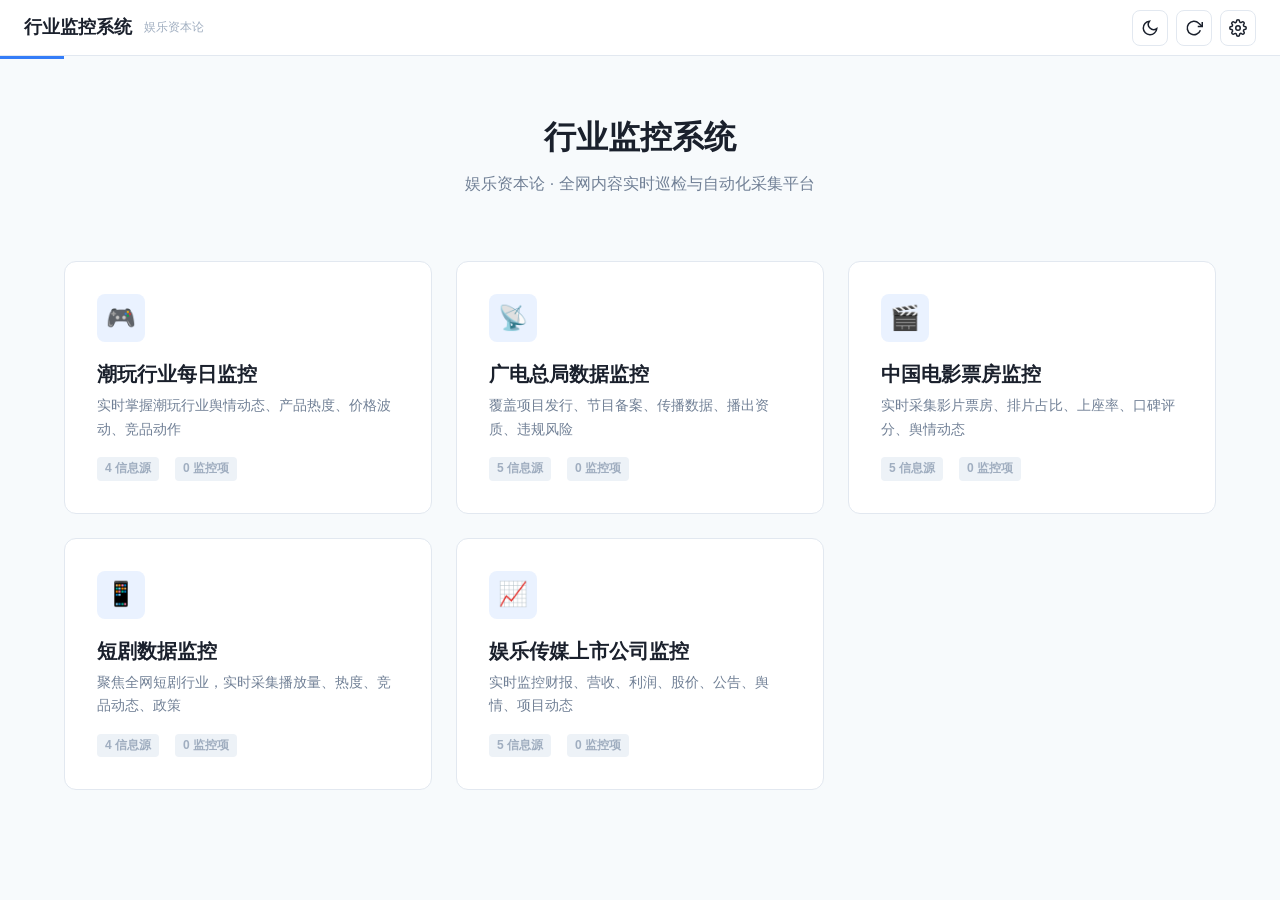
==== commit eec02280: "v0.8.3: strict keyword matching (no substring false positives), refined keyword lists, remove generi" ====
--- a/index.html
+++ b/index.html
@@ -66,7 +66,7 @@
     const today = new Date(); today.setHours(0,0,0,0);
     const todayN = d.items.filter(i => i.ts >= today.getTime()).length;
     const hasUpdate = todayN > 0;
-    return `<div class="ptl-c ${hasUpdate?'has-update':''}" onclick="location.href='monitor.html#'+${s.id}" style="--accent:${s.accent}">
+    return `<div class="ptl-c ${hasUpdate?'has-update':''}" onclick="location.href='monitor.html#${s.id}'" style="--accent:${s.accent}">
       <div class="ptl-i">${s.icon}</div>
       <div class="ptl-t">${s.name}</div>
       <div class="ptl-d">${s.desc}</div>
@@ -113,17 +113,15 @@
           } catch(e) { fail++; }
         }
         // Relevance filter for generic RSS
-        const allKw = [...d.keywords, ...d.alertKw].map(k => k.toLowerCase());
+        const allKw = [...d.keywords, ...d.alertKw];
         const filtered = items.filter(item => {
           if (item.type === 'page') return true;
-          const txt = (item.title || '').toLowerCase();
-          return allKw.some(kw => txt.includes(kw));
+          return kwMatch(item.title || '', allKw);
         });
-        if (filtered.length > 0) items = filtered;
+        items = filtered;
         // Keyword match
         items.forEach(item => {
-          const txt = (item.title || '').toLowerCase();
-          allKw.forEach(kw => { if (txt.includes(kw)) item.important = true; });
+          if (kwMatch(item.title || '', allKw)) item.important = true;
         });
         // Dedup
         const existIds = new Set(d.items.map(i => i.url + '|' + i.title));
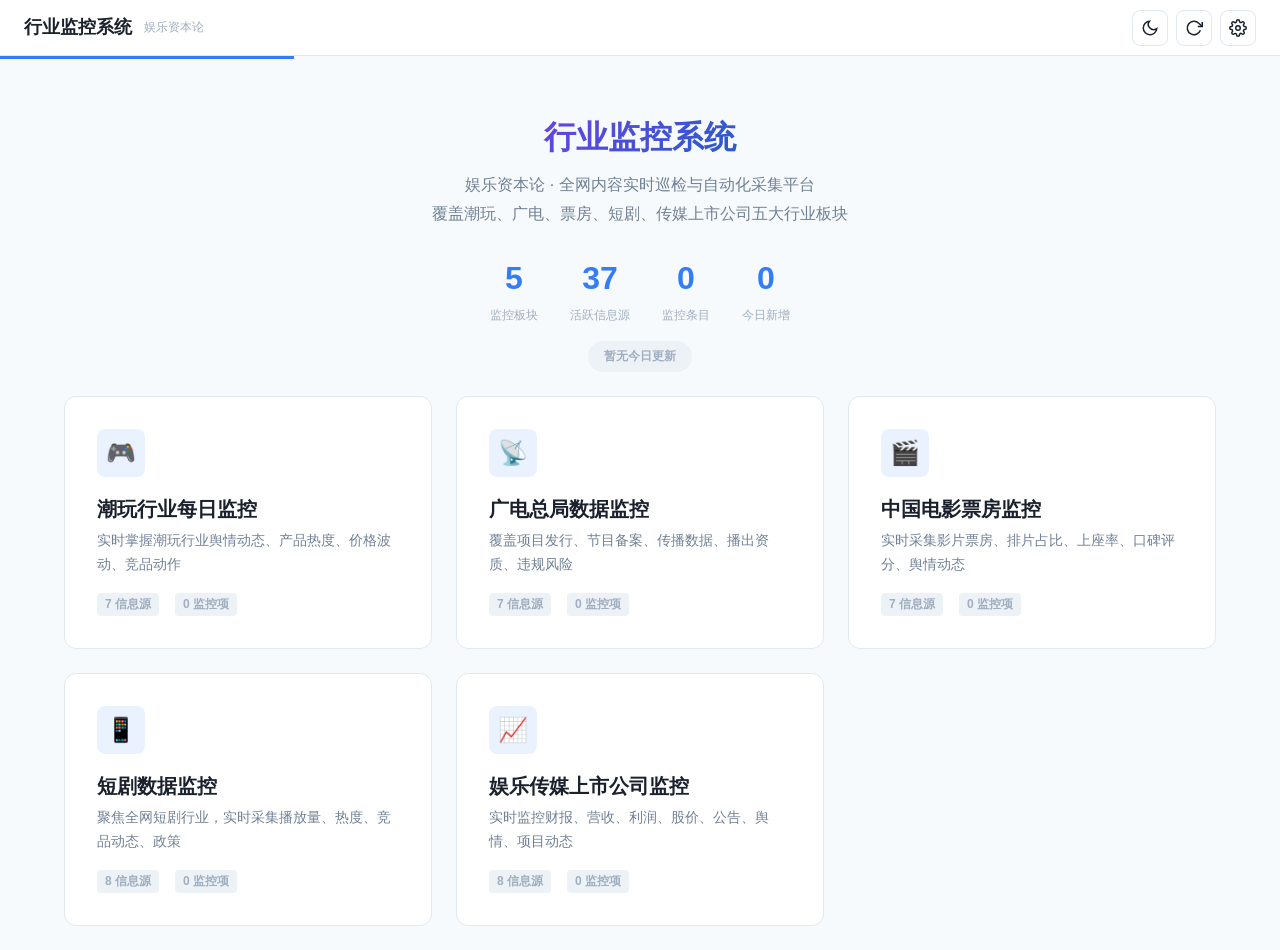
==== commit 288a2c96: "v0.9: 5 independent subsystem pages, domain-specific sources, PDF report generation, expanded keywor" ====
--- a/index.html
+++ b/index.html
@@ -5,6 +5,18 @@
 <meta name="viewport" content="width=device-width,initial-scale=1.0">
 <title>行业监控系统 | 娱乐资本论</title>
 <link rel="stylesheet" href="common.css">
+<style>
+.hero{text-align:center;padding:var(--space-xl) 0 var(--space-lg)}
+.hero h1{font-size:var(--font-2xl);font-weight:900;margin-bottom:var(--space-sm);background:linear-gradient(135deg,#E91E8C,#7C3AED,#1565C0,#0D9488);-webkit-background-clip:text;-webkit-text-fill-color:transparent;background-clip:text}
+.hero p{color:var(--text-secondary);font-size:var(--font-base);max-width:600px;margin:0 auto;line-height:1.8}
+.hero-stats{display:flex;justify-content:center;gap:var(--space-xl);margin-top:var(--space-lg);flex-wrap:wrap}
+.hero-stat{text-align:center}
+.hero-stat .val{font-size:var(--font-2xl);font-weight:900;color:var(--accent)}
+.hero-stat .label{font-size:var(--font-xs);color:var(--text-muted);margin-top:2px}
+.update-notify{display:inline-flex;align-items:center;gap:6px;padding:6px 16px;border-radius:20px;font-size:var(--font-xs);font-weight:700;margin-top:var(--space-md);animation:pulse-badge 2s ease infinite}
+.update-notify.has{background:var(--ok)20;color:var(--ok)}
+.update-notify.none{background:var(--bg-secondary);color:var(--text-muted)}
+</style>
 </head>
 <body>
 <header class="hdr">
@@ -22,9 +34,11 @@
 <div class="tc" id="tc"></div>
 
 <div class="ctn">
-  <div style="text-align:center;padding:var(--space-xl) 0">
-    <h1 style="font-size:var(--font-2xl);font-weight:900;margin-bottom:var(--space-sm)">行业监控系统</h1>
-    <p style="color:var(--text-secondary);margin-bottom:var(--space-xl)">娱乐资本论 · 全网内容实时巡检与自动化采集平台</p>
+  <div class="hero">
+    <h1>行业监控系统</h1>
+    <p>娱乐资本论 · 全网内容实时巡检与自动化采集平台<br>覆盖潮玩、广电、票房、短剧、传媒上市公司五大行业板块</p>
+    <div class="hero-stats" id="heroStats"></div>
+    <div id="updateNotify"></div>
   </div>
   <div class="ptl-g" id="ptlGrid"></div>
 </div>
@@ -44,7 +58,6 @@
 
 function init() {
   initGlobalConfig();
-  // Init all subsystem data
   for (const id of Object.keys(SYS)) {
     sysData[id] = initSysData(id);
   }
@@ -59,6 +72,7 @@
 
 function renderPortal() {
   const g = document.getElementById('ptlGrid');
+  let totalSources = 0, totalItems = 0, totalToday = 0;
   g.innerHTML = Object.values(SYS).map(s => {
     const d = sysData[s.id];
     const en = d.sources.filter(x => x.enabled).length;
@@ -66,17 +80,33 @@
     const today = new Date(); today.setHours(0,0,0,0);
     const todayN = d.items.filter(i => i.ts >= today.getTime()).length;
     const hasUpdate = todayN > 0;
-    return `<div class="ptl-c ${hasUpdate?'has-update':''}" onclick="location.href='monitor.html#${s.id}'" style="--accent:${s.accent}">
+    totalSources += en;
+    totalItems += total;
+    totalToday += todayN;
+    return `<div class="ptl-c ${hasUpdate?'has-update':''}" onclick="location.href='${s.file}'" style="--accent:${s.accent}">
       <div class="ptl-i">${s.icon}</div>
       <div class="ptl-t">${s.name}</div>
       <div class="ptl-d">${s.desc}</div>
       <div style="margin-top:var(--space-md);display:flex;gap:var(--space-md)">
         <span class="ptl-badge ${hasUpdate?'has-update':''}">${en} 信息源</span>
         <span class="ptl-badge">${total} 监控项</span>
-        ${todayN > 0 ? `<span class="ptl-badge" style="background:var(--accent);color:#fff">${todayN} 今日新增</span>` : ''}
+        ${todayN > 0 ? `<span class="ptl-badge" style="background:${s.accent};color:#fff">${todayN} 今日新增</span>` : ''}
       </div>
     </div>`;
   }).join('');
+  // Hero stats
+  document.getElementById('heroStats').innerHTML = `
+    <div class="hero-stat"><div class="val">${Object.keys(SYS).length}</div><div class="label">监控板块</div></div>
+    <div class="hero-stat"><div class="val">${totalSources}</div><div class="label">活跃信息源</div></div>
+    <div class="hero-stat"><div class="val">${totalItems}</div><div class="label">监控条目</div></div>
+    <div class="hero-stat"><div class="val">${totalToday}</div><div class="label">今日新增</div></div>`;
+  // Update notification
+  const notifyEl = document.getElementById('updateNotify');
+  if (totalToday > 0) {
+    notifyEl.innerHTML = `<span class="update-notify has">&#9679; 今日已更新 ${totalToday} 条内容</span>`;
+  } else {
+    notifyEl.innerHTML = `<span class="update-notify none">暂无今日更新</span>`;
+  }
 }
 
 async function refreshAll() {
@@ -112,14 +142,13 @@
             ok++;
           } catch(e) { fail++; }
         }
-        // Relevance filter for generic RSS
+        // Relevance filter
         const allKw = [...d.keywords, ...d.alertKw];
         const filtered = items.filter(item => {
           if (item.type === 'page') return true;
           return kwMatch(item.title || '', allKw);
         });
         items = filtered;
-        // Keyword match
         items.forEach(item => {
           if (kwMatch(item.title || '', allKw)) item.important = true;
         });
--- a/common.css
+++ b/common.css
@@ -1,5 +1,5 @@
 /* ============================================================
-   行业监控系统 v0.8 — 共享样式
+   行业监控系统 v0.9 — 共享样式
    娱乐资本论
    ============================================================ */
 *,*::before,*::after{box-sizing:border-box;margin:0;padding:0}
@@ -167,6 +167,9 @@
 ::-webkit-scrollbar{width:6px}::-webkit-scrollbar-track{background:transparent}::-webkit-scrollbar-thumb{background:var(--border);border-radius:3px}::-webkit-scrollbar-thumb:hover{background:var(--text-muted)}
 .ld-bar{position:fixed;top:var(--hdr-h);left:0;height:3px;background:var(--accent);z-index:150;transition:width .3s ease;opacity:0}
 .ld-bar.on{opacity:1}
+/* Update notification banner */
+.update-banner{position:fixed;top:var(--hdr-h);left:50%;transform:translateX(-50%);background:var(--accent);color:#fff;padding:8px 24px;border-radius:0 0 var(--radius-sm) var(--radius-sm);font-size:var(--font-sm);font-weight:600;z-index:160;animation:slideDown .3s ease;box-shadow:var(--shadow-md)}
+@keyframes slideDown{from{opacity:0;transform:translateX(-50%) translateY(-100%)}to{opacity:1;transform:translateX(-50%) translateY(0)}}
 @media(max-width:768px){
   .ctn{padding:var(--space-sm)}
   .ptl-g{grid-template-columns:1fr}
@@ -177,3 +180,11 @@
   .hdr{padding:0 var(--space-sm)}
   .tab{padding:8px 12px;font-size:var(--font-xs)}
 }
+@media print{
+  .hdr,.ld-bar,.tc,.tabs,.tl-act,.btn,button,.mdl-o,.no-print{display:none!important}
+  body{background:#fff!important;color:#000!important;font-size:11px!important}
+  .ctn{max-width:100%;padding:10px}
+  .card{border:1px solid #ccc!important;break-inside:avoid;page-break-inside:avoid}
+  a{color:#000!important;text-decoration:underline!important}
+  .tl-url{display:block!important}
+}
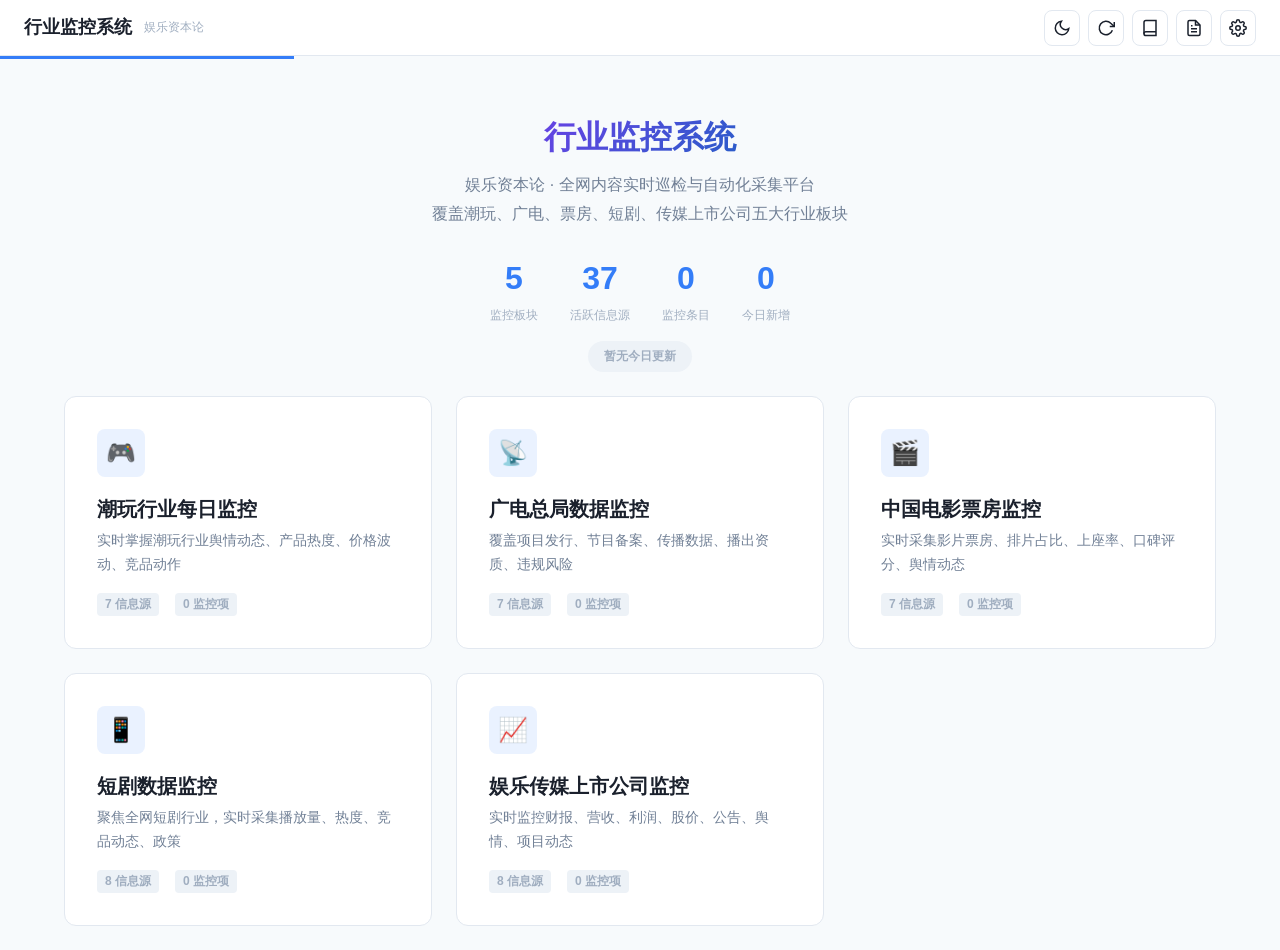
==== commit f404d3ae: "v0.9: 添加README/Changelog界面内查看器，完善文档" ====
--- a/index.html
+++ b/index.html
@@ -27,6 +27,8 @@
   <div class="hdr-right">
     <button class="ibtn" onclick="toggleTheme()" title="切换主题"><svg viewBox="0 0 24 24" fill="none" stroke="currentColor" stroke-width="2"><path d="M21 12.79A9 9 0 1 1 11.21 3a7 7 0 0 0 9.79 9.79z"/></svg></button>
     <button class="ibtn" onclick="refreshAll()" title="刷新全部" id="rfBtn"><svg viewBox="0 0 24 24" fill="none" stroke="currentColor" stroke-width="2"><polyline points="23 4 23 10 17 10"/><path d="M20.49 15a9 9 0 1 1-2.12-9.36L23 10"/></svg></button>
+    <button class="ibtn" onclick="openDocViewer('readme')" title="使用说明"><svg viewBox="0 0 24 24" fill="none" stroke="currentColor" stroke-width="2"><path d="M4 19.5A2.5 2.5 0 0 1 6.5 17H20"/><path d="M6.5 2H20v20H6.5A2.5 2.5 0 0 1 4 19.5v-15A2.5 2.5 0 0 1 6.5 2z"/></svg></button>
+    <button class="ibtn" onclick="openDocViewer('changelog')" title="变更日志"><svg viewBox="0 0 24 24" fill="none" stroke="currentColor" stroke-width="2"><path d="M14 2H6a2 2 0 0 0-2 2v16a2 2 0 0 0 2 2h12a2 2 0 0 0 2-2V8z"/><polyline points="14 2 14 8 20 8"/><line x1="16" y1="13" x2="8" y2="13"/><line x1="16" y1="17" x2="8" y2="17"/><polyline points="10 9 9 9 8 9"/></svg></button>
     <button class="ibtn" onclick="openGlobalSettings()" title="设置"><svg viewBox="0 0 24 24" fill="none" stroke="currentColor" stroke-width="2"><circle cx="12" cy="12" r="3"/><path d="M19.4 15a1.65 1.65 0 0 0 .33 1.82l.06.06a2 2 0 1 1-2.83 2.83l-.06-.06a1.65 1.65 0 0 0-1.82-.33 1.65 1.65 0 0 0-1 1.51V21a2 2 0 0 1-4 0v-.09A1.65 1.65 0 0 0 9 19.4a1.65 1.65 0 0 0-1.82.33l-.06.06a2 2 0 1 1-2.83-2.83l.06-.06A1.65 1.65 0 0 0 4.68 15a1.65 1.65 0 0 0-1.51-1H3a2 2 0 0 1 0-4h.09A1.65 1.65 0 0 0 4.6 9a1.65 1.65 0 0 0-.33-1.82l-.06-.06a2 2 0 1 1 2.83-2.83l.06.06A1.65 1.65 0 0 0 9 4.68a1.65 1.65 0 0 0 1-1.51V3a2 2 0 0 1 4 0v.09a1.65 1.65 0 0 0 1 1.51 1.65 1.65 0 0 0 1.82-.33l.06-.06a2 2 0 1 1 2.83 2.83l-.06.06A1.65 1.65 0 0 0 19.4 9a1.65 1.65 0 0 0 1.51 1H21a2 2 0 0 1 0 4h-.09a1.65 1.65 0 0 0-1.51 1z"/></svg></button>
   </div>
 </header>
